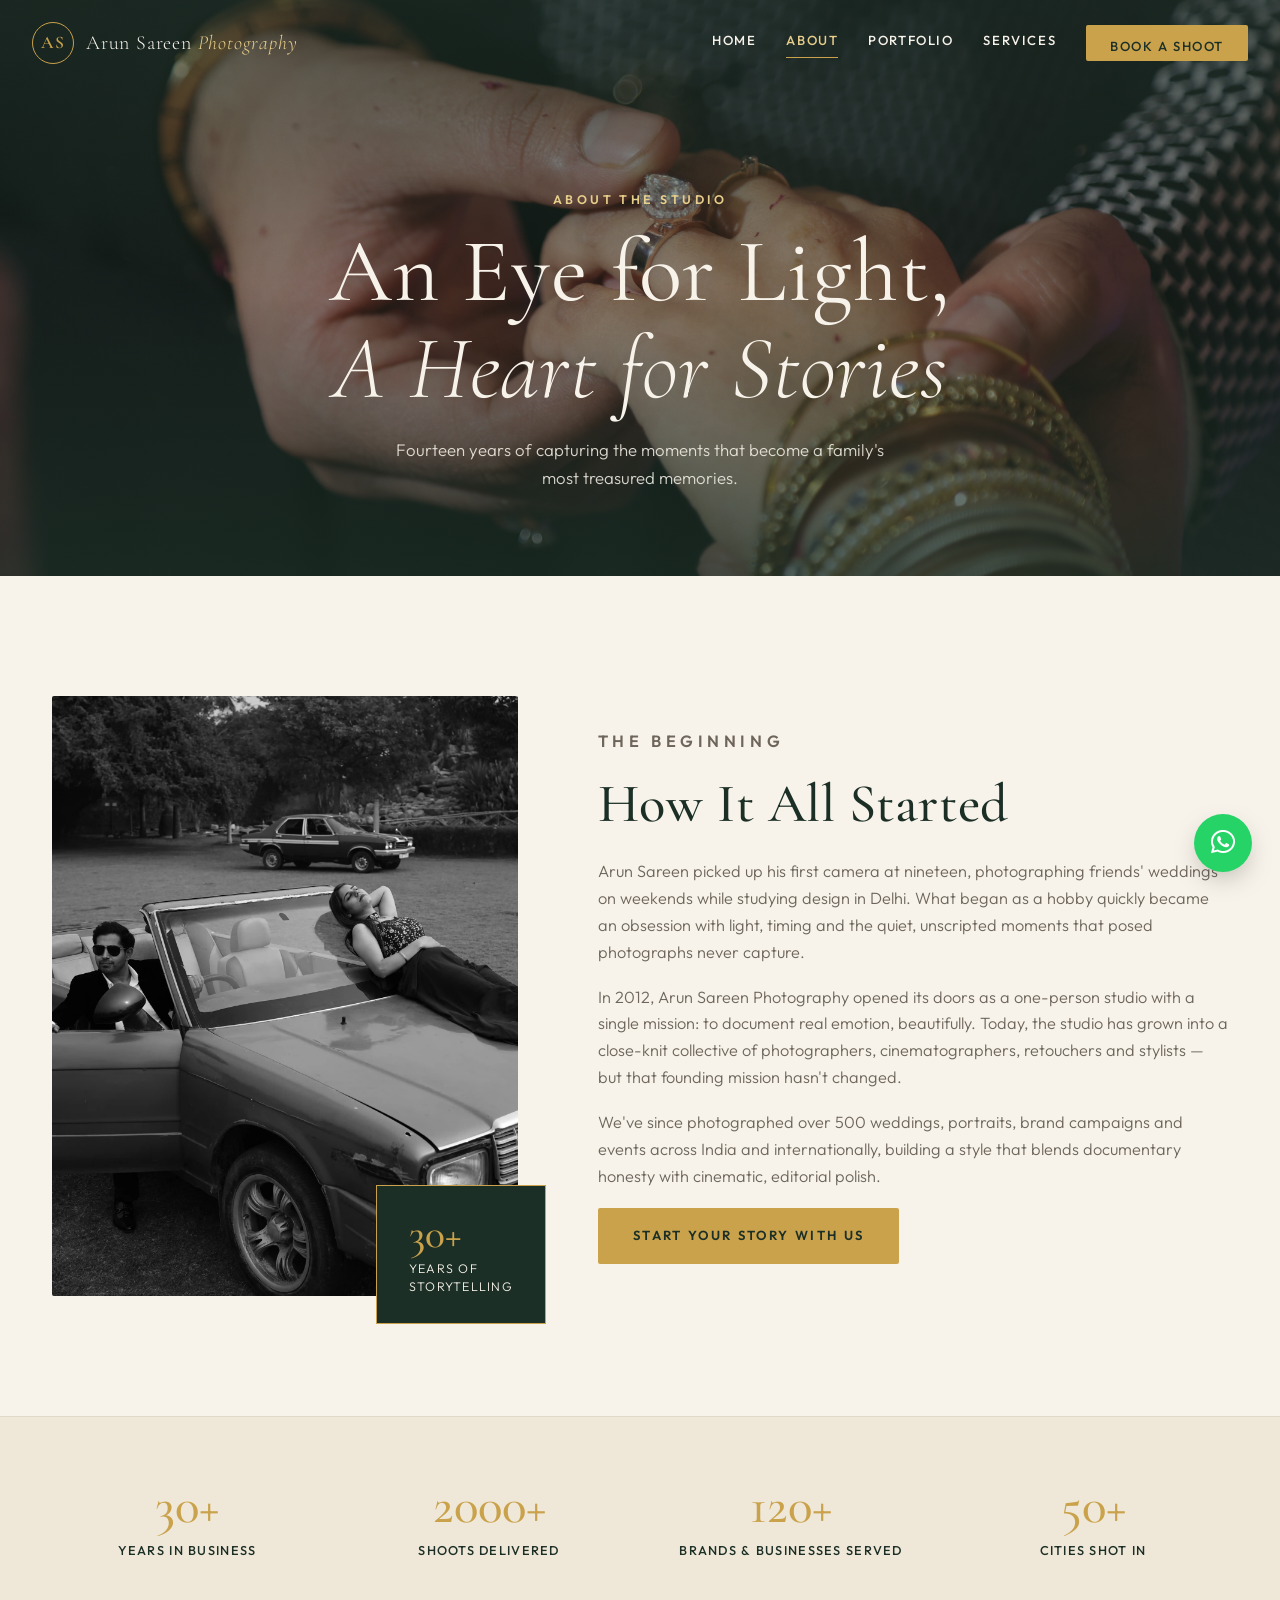
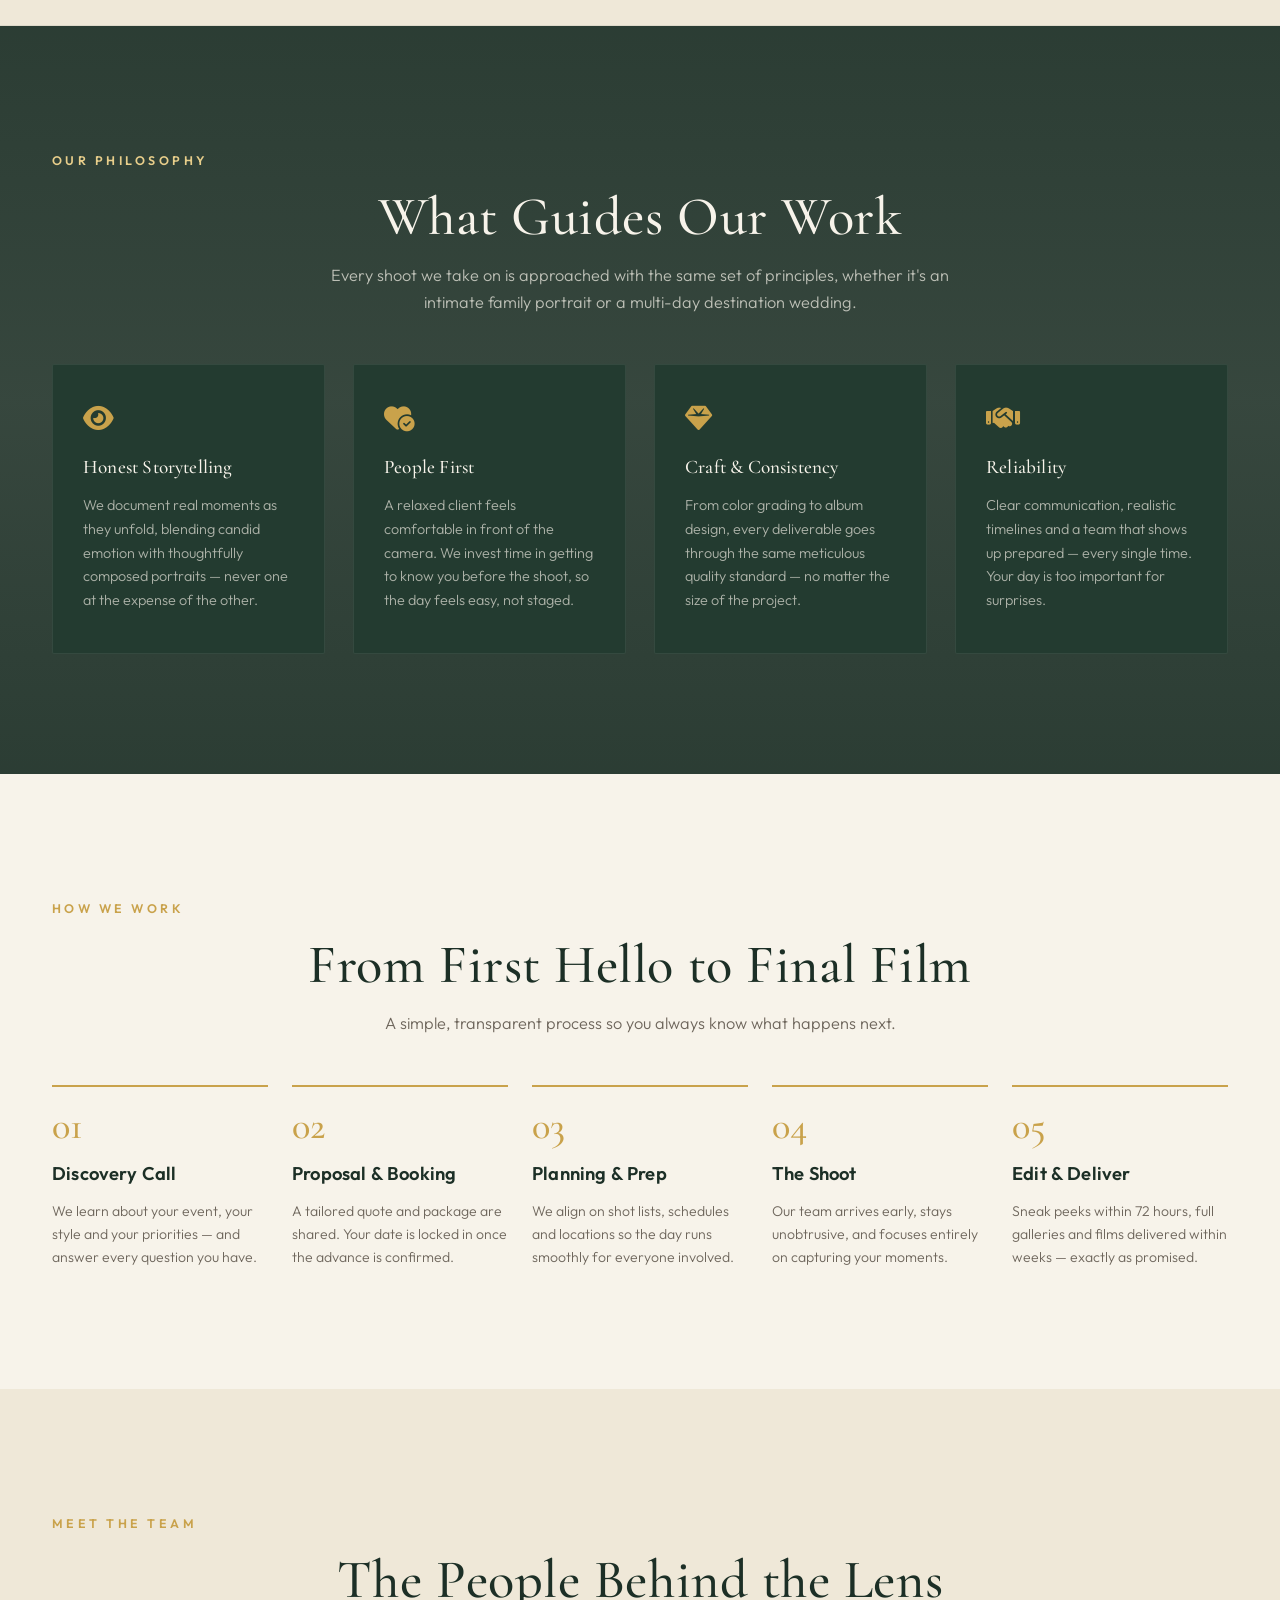
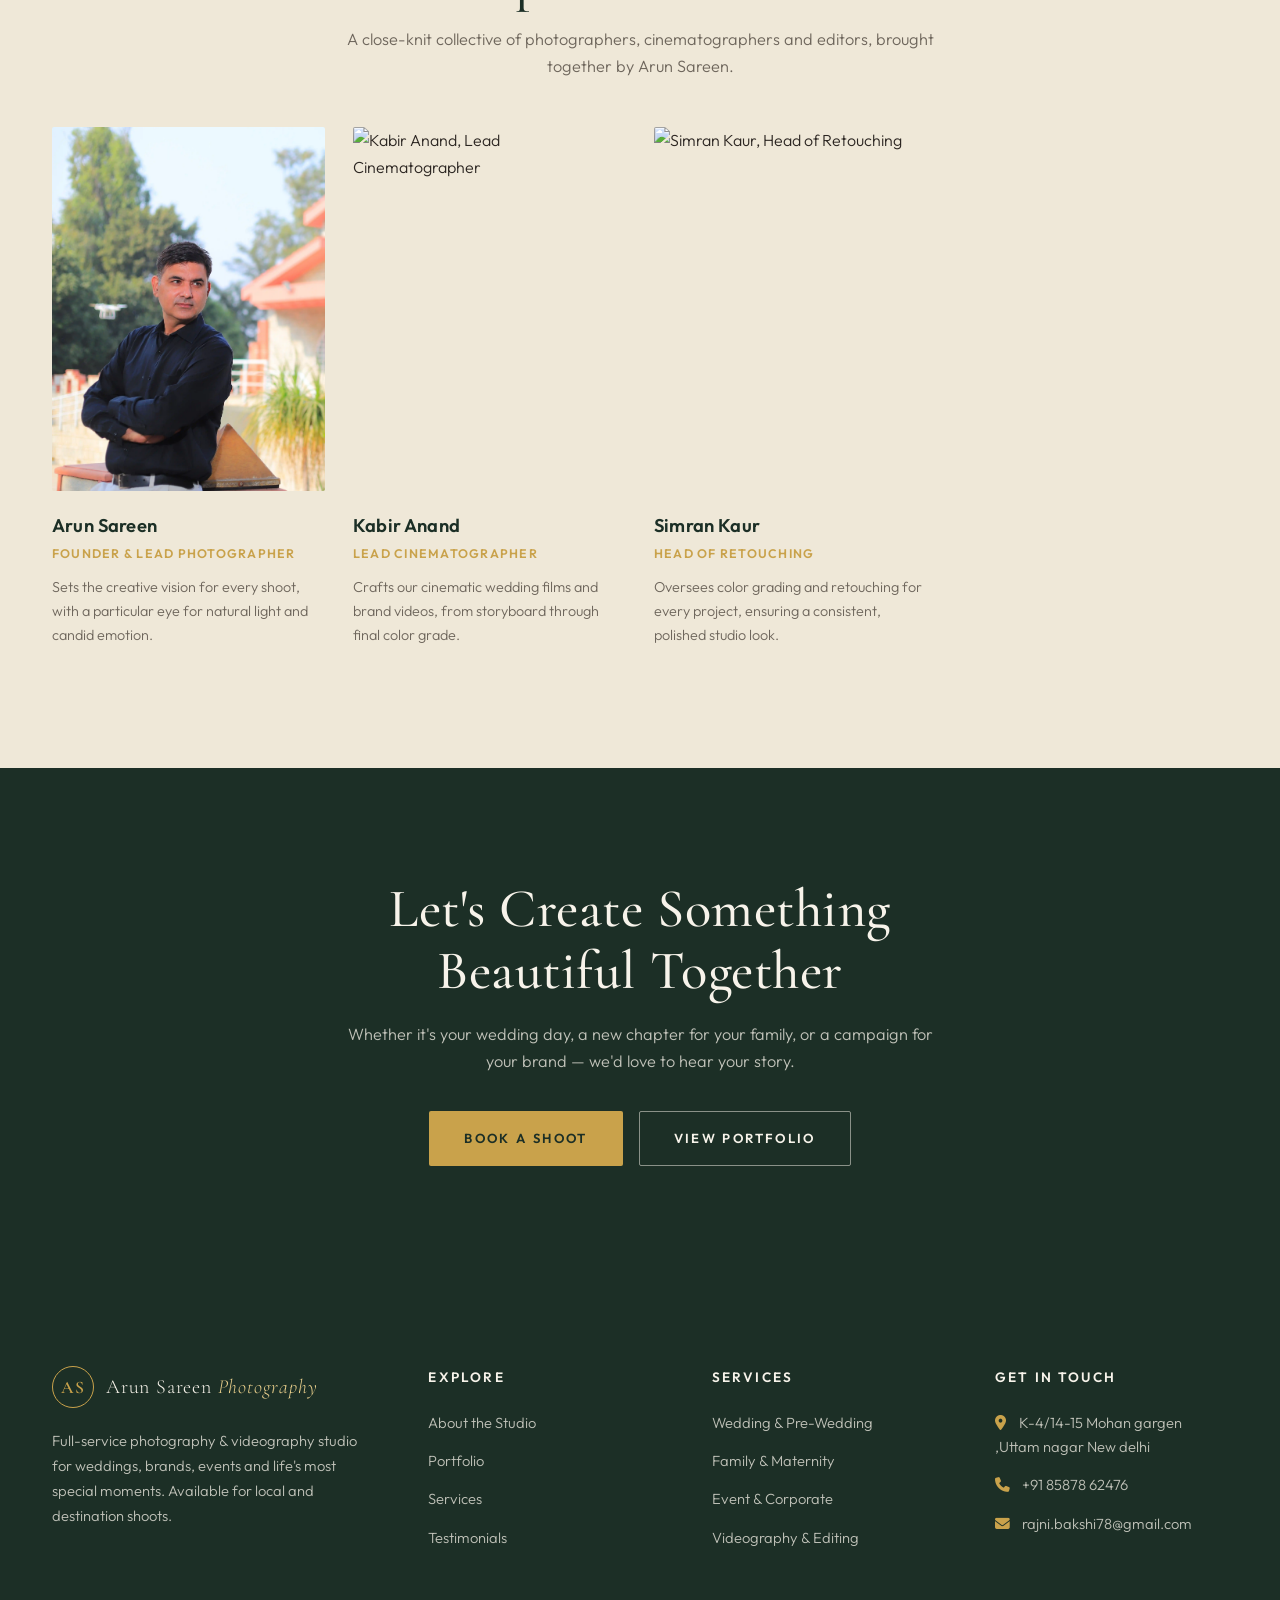
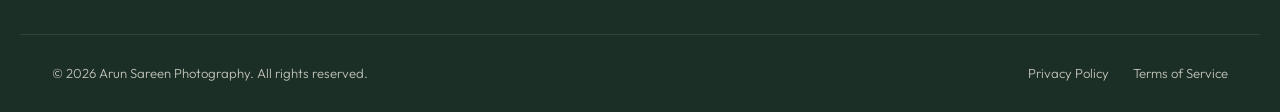
==== about.html @ 635e5dac "Update about.html" ====
<!DOCTYPE html>
<html lang="en">
<head>
<meta charset="UTF-8">
<meta name="viewport" content="width=device-width, initial-scale=1.0">
<title>About Us | Arun Sareen Photography</title>
<meta name="description" content="Meet Arun Sareen and the team behind Arun Sareen Photography — a full-service photography and videography studio crafting timeless stories for weddings, families and brands.">
<meta name="keywords" content="about Arun Sareen Photography, wedding photographer story, photography studio team, Gurugram photographer">
<meta name="robots" content="index, follow">
<link rel="canonical" href="https://www.arunsareenphotography.com/about.html">

<!-- Open Graph / Facebook -->
<meta property="og:type" content="website">
<meta property="og:url" content="https://www.arunsareenphotography.com/about.html">
<meta property="og:title" content="About Us | Arun Sareen Photography">
<meta property="og:description" content="Meet Arun Sareen and the team behind the studio — 14+ years of storytelling through weddings, portraits, brand and commercial photography.">
<meta property="og:image" content="https://www.arunsareenphotography.com/og-image.jpg">
<meta property="og:locale" content="en_IN">

<!-- Twitter Card -->
<meta name="twitter:card" content="summary_large_image">
<meta name="twitter:title" content="About Us | Arun Sareen Photography">
<meta name="twitter:description" content="Meet Arun Sareen and the team behind the studio — 14+ years of storytelling through weddings, portraits, brand and commercial photography.">
<meta name="twitter:image" content="https://www.arunsareenphotography.com/og-image.jpg">

<!-- Favicon (replace with real files — see SETUP-GUIDE) -->
<link rel="icon" type="image/png" href="/favicon.png">

<link rel="preconnect" href="https://fonts.googleapis.com">
<link rel="preconnect" href="https://fonts.gstatic.com" crossorigin>
<link href="https://fonts.googleapis.com/css2?family=Cormorant+Garamond:ital,wght@0,300;0,400;0,500;0,600;1,400&family=Outfit:wght@300;400;500;600;700&display=swap" rel="stylesheet">
<link rel="stylesheet" href="https://cdnjs.cloudflare.com/ajax/libs/font-awesome/6.5.1/css/all.min.css">
<link rel="stylesheet" href="style.css">

<!-- Structured Data: AboutPage -->
<script type="application/ld+json">
{
  "@context": "https://schema.org",
  "@type": "AboutPage",
  "url": "https://www.arunsareenphotography.com/about.html",
  "mainEntity": {
    "@type": "Photographer",
    "name": "Arun Sareen Photography",
    "founder": {
      "@type": "Person",
      "name": "Arun Sareen"
    },
    "foundingDate": "2012",
    "url": "https://www.arunsareenphotography.com/",
    "telephone": "+91-98765-43210",
    "email": "hello@arunsareenphotography.com",
    "address": {
      "@type": "PostalAddress",
      "streetAddress": "Studio 12, Galleria Market, DLF Phase IV",
      "addressLocality": "Gurugram",
      "addressRegion": "Haryana",
      "postalCode": "122009",
      "addressCountry": "IN"
    }
  }
}
</script>
</head>
<body>

<!-- ================= PRELOADER ================= -->
<div class="preloader" id="preloader">
  <div class="preloader-mark">
    <span class="frame-corner tl"></span>
    <span class="frame-corner tr"></span>
    <span class="frame-corner bl"></span>
    <span class="frame-corner br"></span>
    <div class="preloader-text">SAREEN PHOTOGRAPHY</div>
  </div>
</div>

<!-- ================= HEADER / NAV ================= -->
<header class="site-header" id="siteHeader">
  <div class="nav-wrap">
    <a href="index.html" class="logo">
      <span class="logo-mark">AS</span>
      <span class="logo-text">Arun Sareen <em>Photography</em></span>
    </a>
    <nav class="main-nav" id="mainNav">
      <a href="index.html">Home</a>
      <a href="about.html" class="active">About</a>
      <a href="portfolio.html">Portfolio</a>
      <a href="index.html#services">Services</a>
      <a href="index.html#contact" class="nav-cta">Book a Shoot</a>
    </nav>
    <button class="nav-toggle" id="navToggle" aria-label="Toggle navigation">
      <span></span><span></span><span></span>
    </button>
  </div>
</header>

<!-- ================= PAGE HERO ================= -->
<section class="page-hero">
  <div class="page-hero-media">
    <img src="images/hero-background 1.jpg" alt="Arun Sareen working on location during a shoot">
    <div class="page-hero-overlay"></div>
    <div class="grain"></div>
  </div>
  <div class="page-hero-content">
    <p class="eyebrow" data-aos>About the Studio</p>
    <h1 data-aos>An Eye for Light,<br><span class="italic">A Heart for Stories</span></h1>
    <p class="page-hero-sub" data-aos>Fourteen years of capturing the moments that become a family's most treasured memories.</p>
  </div>
</section>

<!-- ================= INTRO / FOUNDER STORY ================= -->
<section class="about" id="story">
  <div class="container about-grid">
    <div class="about-media" data-aos>
      <img src="images/hero-background 2.webp" alt="Arun Sareen, founder photographer, working on location">
      <div class="about-badge">
        <span class="badge-num">30+</span>
        <span class="badge-label">Years of<br>Storytelling</span>
      </div>
    </div>
    <div class="about-copy" data-aos>
      <p class="eyebrow">The Beginning</p>
      <h2>How It All Started</h2>
      <p>Arun Sareen picked up his first camera at nineteen, photographing friends' weddings on weekends while studying design in Delhi. What began as a hobby quickly became an obsession with light, timing and the quiet, unscripted moments that posed photographs never capture.</p>
      <p>In 2012, Arun Sareen Photography opened its doors as a one-person studio with a single mission: to document real emotion, beautifully. Today, the studio has grown into a close-knit collective of photographers, cinematographers, retouchers and stylists — but that founding mission hasn't changed.</p>
      <p>We've since photographed over 500 weddings, portraits, brand campaigns and events across India and internationally, building a style that blends documentary honesty with cinematic, editorial polish.</p>
      <a href="index.html#contact" class="btn btn-gold">Start Your Story With Us</a>
    </div>
  </div>
</section>

<!-- ================= STATS STRIP ================= -->
<section class="stats-strip">
  <div class="container stats-grid">
    <div class="stat-item" data-aos>
      <span class="stat-num">30+</span>
      <span class="stat-label">Years in Business</span>
    </div>
    <div class="stat-item" data-aos>
      <span class="stat-num">2000+</span>
      <span class="stat-label">Shoots Delivered</span>
    </div>
    <div class="stat-item" data-aos>
      <span class="stat-num">120+</span>
      <span class="stat-label">Brands &amp; Businesses Served</span>
    </div>
    <div class="stat-item" data-aos>
      <span class="stat-num">50+</span>
      <span class="stat-label">cities Shot In</span>
    </div>
  </div>
</section>

<!-- ================= PHILOSOPHY / VALUES ================= -->
<section class="philosophy">
  <div class="philosophy-bg"></div>
  <div class="philosophy-bg-overlay"></div>
  <div class="container" style="position:relative;z-index:2;">
    <p class="eyebrow center" data-aos>Our Philosophy</p>
    <h2 class="section-title center light" data-aos>What Guides Our Work</h2>
    <p class="section-sub center light" data-aos>Every shoot we take on is approached with the same set of principles, whether it's an intimate family portrait or a multi-day destination wedding.</p>

    <div class="values-grid">
      <div class="value-card" data-aos>
        <i class="fa-solid fa-eye"></i>
        <h3>Honest Storytelling</h3>
        <p>We document real moments as they unfold, blending candid emotion with thoughtfully composed portraits — never one at the expense of the other.</p>
      </div>
      <div class="value-card" data-aos>
        <i class="fa-solid fa-heart-circle-check"></i>
        <h3>People First</h3>
        <p>A relaxed client feels comfortable in front of the camera. We invest time in getting to know you before the shoot, so the day feels easy, not staged.</p>
      </div>
      <div class="value-card" data-aos>
        <i class="fa-solid fa-gem"></i>
        <h3>Craft &amp; Consistency</h3>
        <p>From color grading to album design, every deliverable goes through the same meticulous quality standard — no matter the size of the project.</p>
      </div>
      <div class="value-card" data-aos>
        <i class="fa-solid fa-handshake"></i>
        <h3>Reliability</h3>
        <p>Clear communication, realistic timelines and a team that shows up prepared — every single time. Your day is too important for surprises.</p>
      </div>
    </div>
  </div>
</section>

<!-- ================= PROCESS / HOW WE WORK ================= -->
<section class="process">
  <div class="container">
    <p class="eyebrow center" data-aos>How We Work</p>
    <h2 class="section-title center" data-aos>From First Hello to Final Film</h2>
    <p class="section-sub center" data-aos>A simple, transparent process so you always know what happens next.</p>

    <div class="process-grid">
      <div class="process-step" data-aos>
        <span class="step-num">01</span>
        <h4>Discovery Call</h4>
        <p>We learn about your event, your style and your priorities — and answer every question you have.</p>
      </div>
      <div class="process-step" data-aos>
        <span class="step-num">02</span>
        <h4>Proposal &amp; Booking</h4>
        <p>A tailored quote and package are shared. Your date is locked in once the advance is confirmed.</p>
      </div>
      <div class="process-step" data-aos>
        <span class="step-num">03</span>
        <h4>Planning &amp; Prep</h4>
        <p>We align on shot lists, schedules and locations so the day runs smoothly for everyone involved.</p>
      </div>
      <div class="process-step" data-aos>
        <span class="step-num">04</span>
        <h4>The Shoot</h4>
        <p>Our team arrives early, stays unobtrusive, and focuses entirely on capturing your moments.</p>
      </div>
      <div class="process-step" data-aos>
        <span class="step-num">05</span>
        <h4>Edit &amp; Deliver</h4>
        <p>Sneak peeks within 72 hours, full galleries and films delivered within weeks — exactly as promised.</p>
      </div>
    </div>
  </div>
</section>

<!-- ================= TEAM ================= -->
<section class="team">
  <div class="container">
    <p class="eyebrow center" data-aos>Meet the Team</p>
    <h2 class="section-title center" data-aos>The People Behind the Lens</h2>
    <p class="section-sub center" data-aos>A close-knit collective of photographers, cinematographers and editors, brought together by Arun Sareen.</p>

    <div class="team-grid">
      <div class="team-card" data-aos>
        <div class="team-photo"><img src="images/p8.webp" alt="Arun Sareen, Founder and Lead Photographer"></div>
        <h4>Arun Sareen</h4>
        <span class="team-role">Founder &amp; Lead Photographer</span>
        <p>Sets the creative vision for every shoot, with a particular eye for natural light and candid emotion.</p>
      </div>
      <div class="team-card" data-aos>
        <div class="team-photo"><img src="#" alt="Kabir Anand, Lead Cinematographer"></div>
        <h4>Kabir Anand</h4>
        <span class="team-role">Lead Cinematographer</span>
        <p>Crafts our cinematic wedding films and brand videos, from storyboard through final color grade.</p>
      </div>
      <div class="team-card" data-aos>
        <div class="team-photo"><img src="#" alt="Simran Kaur, Head of Retouching"></div>
        <h4>Simran Kaur</h4>
        <span class="team-role">Head of Retouching</span>
        <p>Oversees color grading and retouching for every project, ensuring a consistent, polished studio look.</p>
      </div>
    </div>
  </div>
</section>

<!-- ================= CTA BANNER ================= -->
<section class="about-cta">
  <div class="container about-cta-inner" data-aos>
    <h2>Let's Create Something Beautiful Together</h2>
    <p>Whether it's your wedding day, a new chapter for your family, or a campaign for your brand — we'd love to hear your story.</p>
    <div class="hero-actions">
      <a href="index.html#contact" class="btn btn-gold">Book a Shoot</a>
      <a href="index.html#portfolio" class="btn btn-outline">View Portfolio</a>
    </div>
  </div>
</section>

<!-- ================= FOOTER ================= -->
<footer class="site-footer">
  <div class="footer-bg"></div>
  <div class="footer-bg-overlay"></div>
  <div class="container footer-grid" style="position:relative;z-index:2;">
    <div class="footer-brand">
      <a href="index.html" class="logo">
        <span class="logo-mark">AS</span>
        <span class="logo-text">Arun Sareen <em>Photography</em></span>
      </a>
      <p>Full-service photography &amp; videography studio for weddings, brands, events and life's most special moments. Available for local and destination shoots.</p>
    </div>
    <div class="footer-col">
      <h4>Explore</h4>
      <a href="about.html">About the Studio</a>
      <a href="portfolio.html">Portfolio</a>
      <a href="index.html#services">Services</a>
      <a href="index.html#testimonials">Testimonials</a>
    </div>
    <div class="footer-col">
      <h4>Services</h4>
      <a href="index.html#services">Wedding &amp; Pre-Wedding</a>
      <a href="index.html#services">Family &amp; Maternity</a>
      <a href="index.html#services">Event &amp; Corporate</a>
      <a href="index.html#services">Videography &amp; Editing</a>
    </div>
    <div class="footer-col">
      <h4>Get in Touch</h4>
      <a href="index.html#contact"><i class="fa-solid fa-location-dot"></i>K-4/14-15 Mohan gargen ,Uttam nagar New delhi</a>
      <a href="tel:+9185878 62476"><i class="fa-solid fa-phone"></i> +91 85878 62476</a>
      <a href="mailto:hello@arunsareenphotography.com"><i class="fa-solid fa-envelope"></i> rajni.bakshi78@gmail.com</a>
    </div>
  </div>
  <div class="footer-bottom" style="position:relative;z-index:2;">
    <p>&copy; 2026 Arun Sareen Photography. All rights reserved.</p>
    <div class="footer-legal"><a href="privacy-policy.html">Privacy Policy</a><a href="terms-of-service.html">Terms of Service</a></div>
  </div>
</footer>

<!-- ================= FLOATING WHATSAPP ================= -->
<a href="https://wa.me/9185878 62476?text=Hi%20Arun%20Sareen%20Photography%2C%20I'd%20like%20to%20enquire%20about%20a%20shoot." target="_blank" class="whatsapp-float" aria-label="Chat on WhatsApp">
  <i class="fa-brands fa-whatsapp"></i>
</a>

<script src="script.js"></script>
</body>
</html>
---- style.css ----
/* ============================================
   ARUN SAREEN PHOTOGRAPHY — STYLESHEET
   Palette: Ivory #F7F3EA | Forest #1C2F26 | Gold #C9A24B | Espresso #2B2521
   Type: Cormorant Garamond (display) + Outfit (body/UI)
============================================ */

:root {
  --ivory: #F7F3EA;
  --ivory-2: #EFE8D8;
  --forest: #1C2F26;
  --forest-2: #233B30;
  --gold: #C9A24B;
  --gold-light: #E8CE8B;
  --espresso: #2B2521;
  --text-muted: #6E665C;
  --white: #FFFFFF;

  --font-display: 'Cormorant Garamond', serif;
  --font-body: 'Outfit', sans-serif;

  --radius: 2px;
  --transition: 0.5s cubic-bezier(0.22, 1, 0.36, 1);
}

* { margin: 0; padding: 0; box-sizing: border-box; }

html { scroll-behavior: smooth; }

body {
  font-family: var(--font-body);
  background: var(--ivory);
  color: var(--espresso);
  line-height: 1.65;
  font-weight: 300;
  overflow-x: hidden;
}

img { display: block; max-width: 100%; }

a { text-decoration: none; color: inherit; }

.container {
  max-width: 1240px;
  margin: 0 auto;
  padding: 0 32px;
}

.italic { font-style: italic; font-weight: 300; }

/* ===================== TYPE SCALE ===================== */
h1, h2, h3, h4 {
  font-family: var(--font-display);
  font-weight: 500;
  letter-spacing: 0.01em;
  color: var(--forest);
}

h1 { font-size: clamp(2.8rem, 7vw, 5.6rem); line-height: 1.08; font-weight: 400; }
h2 { font-size: clamp(2.2rem, 4.5vw, 3.4rem); line-height: 1.15; }
h3 { font-size: clamp(1.4rem, 2.5vw, 1.9rem); }
h4 { font-size: 1.15rem; font-weight: 600; font-family: var(--font-body); color: var(--forest); }

.eyebrow {
  font-family: var(--font-body);
  font-size: 0.78rem;
  letter-spacing: 0.28em;
  text-transform: uppercase;
  color: var(--gold);
  font-weight: 600;
  margin-bottom: 14px;
  display: inline-block;
}

.section-title { margin-bottom: 14px; }
.section-title.light { color: var(--ivory); }
.section-sub {
  max-width: 620px;
  color: var(--text-muted);
  font-size: 1.02rem;
  margin-bottom: 48px;
}
.section-sub.light { color: rgba(247,243,234,0.7); }

.center { text-align: center; margin-left: auto; margin-right: auto; }

/* ===================== SCROLL REVEAL ===================== */
[data-aos] {
  opacity: 0;
  transform: translateY(28px);
  transition: opacity 0.9s cubic-bezier(0.22,1,0.36,1), transform 0.9s cubic-bezier(0.22,1,0.36,1);
}
[data-aos].in-view {
  opacity: 1;
  transform: translateY(0);
}

@media (prefers-reduced-motion: reduce) {
  [data-aos] { opacity: 1; transform: none; transition: none; }
  html { scroll-behavior: auto; }
}

/* ===================== BUTTONS ===================== */
.btn {
  display: inline-flex;
  align-items: center;
  justify-content: center;
  gap: 10px;
  padding: 16px 34px;
  font-family: var(--font-body);
  font-size: 0.82rem;
  font-weight: 600;
  letter-spacing: 0.18em;
  text-transform: uppercase;
  border-radius: var(--radius);
  border: 1px solid transparent;
  cursor: pointer;
  transition: var(--transition);
  white-space: nowrap;
}

.btn-gold {
  background: var(--gold);
  color: var(--forest);
}
.btn-gold:hover {
  background: var(--gold-light);
  transform: translateY(-2px);
  box-shadow: 0 10px 30px -10px rgba(201,162,75,0.6);
}

.btn-outline {
  border-color: rgba(247,243,234,0.5);
  color: var(--ivory);
  background: transparent;
}
.btn-outline:hover {
  background: rgba(247,243,234,0.12);
  border-color: var(--ivory);
}

.btn-outline-dark {
  border-color: var(--forest);
  color: var(--forest);
  background: transparent;
}
.btn-outline-dark:hover {
  background: var(--forest);
  color: var(--ivory);
}

.btn-ghost {
  color: var(--ivory);
  background: transparent;
  border-color: transparent;
  text-decoration: underline;
  text-decoration-color: rgba(247,243,234,0.4);
  padding: 16px 8px;
}
.btn-ghost:hover { text-decoration-color: var(--gold); color: var(--gold-light); }

.full-width { width: 100%; }

/* ===================== PRELOADER ===================== */
.preloader {
  position: fixed;
  inset: 0;
  background: var(--forest);
  z-index: 9999;
  display: flex;
  align-items: center;
  justify-content: center;
  transition: opacity 0.6s ease, visibility 0.6s ease;
}
.preloader.hidden { opacity: 0; visibility: hidden; }

.preloader-mark {
  position: relative;
  padding: 28px 50px;
}
.preloader-text {
  font-family: var(--font-display);
  color: var(--ivory);
  letter-spacing: 0.35em;
  font-size: 1.1rem;
  font-weight: 400;
}
.frame-corner {
  position: absolute;
  width: 22px;
  height: 22px;
  border: 1.5px solid var(--gold);
}
.frame-corner.tl { top: 0; left: 0; border-right: none; border-bottom: none; }
.frame-corner.tr { top: 0; right: 0; border-left: none; border-bottom: none; }
.frame-corner.bl { bottom: 0; left: 0; border-right: none; border-top: none; }
.frame-corner.br { bottom: 0; right: 0; border-left: none; border-top: none; }

/* ===================== HEADER / NAV ===================== */
.site-header {
  position: fixed;
  top: 0;
  left: 0;
  right: 0;
  z-index: 1000;
  transition: var(--transition);
  padding: 22px 0;
}
.site-header.scrolled {
  background: rgba(28,47,38,0.92);
  backdrop-filter: blur(10px);
  padding: 14px 0;
  box-shadow: 0 4px 30px -10px rgba(0,0,0,0.3);
}

.nav-wrap {
  max-width: 1320px;
  margin: 0 auto;
  padding: 0 32px;
  display: flex;
  align-items: center;
  justify-content: space-between;
}

.logo {
  display: flex;
  align-items: center;
  gap: 12px;
}
.logo-mark {
  font-family: var(--font-display);
  font-size: 1.1rem;
  font-weight: 600;
  width: 42px;
  height: 42px;
  border: 1px solid var(--gold);
  border-radius: 50%;
  display: flex;
  align-items: center;
  justify-content: center;
  color: var(--gold);
  letter-spacing: 0.05em;
}
.logo-text {
  font-family: var(--font-display);
  font-size: 1.25rem;
  color: var(--ivory);
  letter-spacing: 0.04em;
}
.logo-text em { color: var(--gold-light); font-style: italic; }

.main-nav {
  display: flex;
  align-items: center;
  gap: 30px;
}
.main-nav a {
  font-size: 0.82rem;
  letter-spacing: 0.12em;
  text-transform: uppercase;
  color: var(--ivory);
  font-weight: 500;
  position: relative;
  padding-bottom: 4px;
  transition: color 0.3s ease;
}
.main-nav a:not(.nav-cta)::after {
  content: '';
  position: absolute;
  left: 0; bottom: -2px;
  width: 0; height: 1px;
  background: var(--gold);
  transition: width 0.3s ease;
}
.main-nav a:not(.nav-cta):hover { color: var(--gold-light); }
.main-nav a:not(.nav-cta):hover::after { width: 100%; }
.main-nav a.active { color: var(--gold-light); }
.main-nav a.active::after { width: 100%; }

.nav-cta {
  background: var(--gold);
  color: var(--forest) !important;
  padding: 11px 24px;
  border-radius: var(--radius);
  font-weight: 600;
  transition: var(--transition);
}
.nav-cta:hover {
  background: var(--gold-light);
  transform: translateY(-2px);
}

.nav-toggle {
  display: none;
  flex-direction: column;
  gap: 5px;
  background: none;
  border: none;
  cursor: pointer;
  padding: 8px;
}
.nav-toggle span {
  display: block;
  width: 26px;
  height: 1.5px;
  background: var(--ivory);
  transition: var(--transition);
}

/* ===================== HERO ===================== */
.hero {
  position: relative;
  height: 100vh;
  min-height: 640px;
  display: flex;
  flex-direction: column;
  align-items: center;
  justify-content: center;
  overflow: hidden;
  color: var(--ivory);
}

.hero-media {
  position: absolute;
  inset: 0;
  z-index: 0;
}
.hero-img {
  position: absolute;
  inset: 0;
  width: 100%;
  height: 100%;
  object-fit: cover;
  opacity: 0;
  transform: scale(1.08);
  transition: opacity 2s ease, transform 8s ease;
}
.hero-img.active {
  opacity: 1;
  transform: scale(1);
}

.hero-overlay {
  position: absolute;
  inset: 0;
  background: linear-gradient(180deg, rgba(28,47,38,0.55) 0%, rgba(28,47,38,0.35) 40%, rgba(28,47,38,0.75) 100%);
  z-index: 1;
}

.grain {
  position: absolute;
  inset: 0;
  z-index: 2;
  opacity: 0.05;
  mix-blend-mode: overlay;
  background-image: url("data:image/svg+xml,%3Csvg xmlns='http://www.w3.org/2000/svg' width='100' height='100'%3E%3Cfilter id='n'%3E%3CfeTurbulence type='fractalNoise' baseFrequency='0.9' numOctaves='3' stitchTiles='stitch'/%3E%3C/filter%3E%3Crect width='100%25' height='100%25' filter='url(%23n)'/%3E%3C/svg%3E");
  pointer-events: none;
}

.hero-content {
  position: relative;
  z-index: 3;
  text-align: center;
  max-width: 880px;
  padding: 0 24px;
}
.hero-content .eyebrow {
  color: var(--gold-light);
}
.hero-content h1 {
  color: var(--ivory);
  margin-bottom: 24px;
  text-shadow: 0 4px 40px rgba(0,0,0,0.25);
}
.hero-sub {
  font-size: 1.08rem;
  max-width: 540px;
  margin: 0 auto 36px;
  color: rgba(247,243,234,0.85);
  font-weight: 300;
}
.hero-actions {
  display: flex;
  flex-wrap: wrap;
  gap: 16px;
  justify-content: center;
}

.hero-scroll {
  position: absolute;
  bottom: 32px;
  left: 50%;
  transform: translateX(-50%);
  z-index: 3;
  display: flex;
  flex-direction: column;
  align-items: center;
  gap: 10px;
  color: rgba(247,243,234,0.65);
}
.hero-scroll span {
  width: 1px;
  height: 40px;
  background: linear-gradient(180deg, var(--gold) 0%, transparent 100%);
  animation: scrollPulse 2.4s ease infinite;
}
.hero-scroll p {
  font-size: 0.7rem;
  letter-spacing: 0.3em;
  text-transform: uppercase;
}
@keyframes scrollPulse {
  0%, 100% { transform: scaleY(0.6); opacity: 0.4; }
  50% { transform: scaleY(1); opacity: 1; }
}

/* ===================== TRUST STRIP ===================== */
.trust-strip {
  background: var(--ivory-2);
  border-bottom: 1px solid rgba(28,47,38,0.08);
}
.trust-wrap {
  max-width: 1240px;
  margin: 0 auto;
  padding: 26px 32px;
  display: flex;
  flex-wrap: wrap;
  gap: 28px 48px;
  justify-content: center;
  align-items: center;
}
.trust-item {
  display: flex;
  align-items: center;
  gap: 12px;
  font-size: 0.85rem;
  font-weight: 500;
  color: var(--forest);
  letter-spacing: 0.04em;
}
.trust-item i { color: var(--gold); font-size: 1.1rem; }

/* ===================== ABOUT ===================== */
.about { padding: 120px 0; background: var(--ivory); }

.about-grid {
  display: grid;
  grid-template-columns: 0.85fr 1.15fr;
  gap: 80px;
  align-items: center;
}

.about-media {
  position: relative;
}
.about-media img {
  width: 100%;
  height: 600px;
  object-fit: cover;
  border-radius: var(--radius);
}
.about-badge {
  position: absolute;
  bottom: -28px;
  right: -28px;
  background: var(--forest);
  color: var(--ivory);
  padding: 28px 32px;
  display: flex;
  flex-direction: column;
  align-items: flex-start;
  gap: 4px;
  border: 1px solid var(--gold);
}
.badge-num {
  font-family: var(--font-display);
  font-size: 2.6rem;
  color: var(--gold);
  font-weight: 500;
  line-height: 1;
}
.badge-label {
  font-size: 0.78rem;
  letter-spacing: 0.1em;
  text-transform: uppercase;
  line-height: 1.4;
}

.about-copy h2 { margin-bottom: 22px; }
.about-copy p { color: var(--text-muted); margin-bottom: 18px; font-size: 1.02rem; }

.about-points {
  display: flex;
  flex-direction: column;
  gap: 24px;
  margin: 34px 0 38px;
}
.point {
  display: flex;
  gap: 20px;
  align-items: flex-start;
}
.point i {
  font-size: 1.4rem;
  color: var(--gold);
  margin-top: 4px;
  flex-shrink: 0;
  width: 30px;
}
.point h4 { margin-bottom: 4px; }
.point p { font-size: 0.92rem; margin-bottom: 0; color: var(--text-muted); }

/* ===================== CINEMATIC SHOWREEL ===================== */
.showreel {
  position: relative;
  height: 78vh;
  min-height: 520px;
  display: flex;
  align-items: center;
  justify-content: center;
  overflow: hidden;
  color: var(--ivory);
  text-align: center;
}
.showreel-media {
  position: absolute;
  inset: 0;
  z-index: 0;
}
.showreel-video {
  position: absolute;
  top: 50%;
  left: 50%;
  transform: translate(-50%, -50%);
  min-width: 100%;
  min-height: 100%;
  width: auto;
  height: auto;
  object-fit: cover;
}
.showreel-overlay {
  position: absolute;
  inset: 0;
  background: linear-gradient(180deg, rgba(28,47,38,0.55) 0%, rgba(28,47,38,0.40) 45%, rgba(28,47,38,0.75) 100%);
  z-index: 1;
}
.showreel-content {
  position: relative;
  z-index: 2;
  max-width: 680px;
  padding: 0 24px;
}
.showreel-content .eyebrow { color: var(--gold-light); }
.showreel-content .section-title { margin-bottom: 14px; }
.showreel-content .section-sub { margin-left: auto; margin-right: auto; margin-bottom: 0; }

@media (max-width: 560px) {
  .showreel { height: 64vh; min-height: 420px; }
}

/* ===================== PORTFOLIO ===================== */
.portfolio { padding: 120px 0; background: var(--ivory-2); position: relative; }
.portfolio.portfolio-page { padding-top: 110px; }

.filter-bar {
  display: flex;
  flex-wrap: wrap;
  justify-content: center;
  gap: 12px;
  margin-bottom: 48px;
}
.filter-btn {
  font-family: var(--font-body);
  font-size: 0.78rem;
  letter-spacing: 0.14em;
  text-transform: uppercase;
  font-weight: 600;
  padding: 11px 24px;
  border: 1px solid rgba(28,47,38,0.2);
  background: transparent;
  color: var(--forest);
  border-radius: var(--radius);
  cursor: pointer;
  transition: var(--transition);
}
.filter-btn:hover { border-color: var(--gold); color: var(--gold); }
.filter-btn.active {
  background: var(--forest);
  border-color: var(--forest);
  color: var(--ivory);
}

.gallery-grid {
  display: grid;
  grid-template-columns: repeat(4, 1fr);
  gap: 18px;
}
.gallery-item {
  position: relative;
  overflow: hidden;
  border-radius: var(--radius);
  aspect-ratio: 3/4;
  cursor: pointer;
  transition: var(--transition);
}

.gallery-item.hide { display: none; }

.gallery-item img {
  width: 100%;
  height: 100%;
  object-fit: cover;
  transition: transform 1s cubic-bezier(0.22,1,0.36,1);
}
.gallery-item:hover img { transform: scale(1.06); }

.gallery-item::before,
.gallery-item::after {
  content: '';
  position: absolute;
  width: 28px;
  height: 28px;
  border: 1.5px solid var(--gold-light);
  opacity: 0;
  transition: var(--transition);
  z-index: 2;
}
.gallery-item::before { top: 14px; left: 14px; border-right: none; border-bottom: none; }
.gallery-item::after { bottom: 14px; right: 14px; border-left: none; border-top: none; }
.gallery-item:hover::before,
.gallery-item:hover::after { opacity: 1; }

.gallery-item figcaption {
  position: absolute;
  inset: 0;
  display: flex;
  flex-direction: column;
  justify-content: flex-end;
  padding: 24px;
  background: linear-gradient(180deg, transparent 40%, rgba(28,47,38,0.85) 100%);
  opacity: 0;
  transition: var(--transition);
}
.gallery-item:hover figcaption { opacity: 1; }
.gallery-item figcaption span {
  color: var(--gold-light);
  font-size: 0.7rem;
  letter-spacing: 0.22em;
  text-transform: uppercase;
  margin-bottom: 6px;
}
.gallery-item figcaption h4 {
  color: var(--ivory);
  font-family: var(--font-display);
  font-weight: 500;
  font-size: 1.2rem;
}

/* Before / After */
.before-after-section { margin-top: 100px; }
.before-after-section h3 { margin-bottom: 40px; }

.ba-slider {
  max-width: 760px;
  margin: 0 auto;
}
.ba-wrap {
  position: relative;
  width: 100%;
  aspect-ratio: 16/10;
  overflow: hidden;
  border-radius: var(--radius);
}
.ba-img {
  position: absolute;
  inset: 0;
  width: 100%;
  height: 100%;
  object-fit: cover;
}
.ba-after { clip-path: inset(0 50% 0 0); }
.ba-divider {
  position: absolute;
  top: 0;
  bottom: 0;
  left: 50%;
  width: 2px;
  background: var(--gold-light);
  pointer-events: none;
}
.ba-divider span {
  position: absolute;
  top: 50%;
  left: 50%;
  transform: translate(-50%,-50%);
  width: 44px;
  height: 44px;
  border-radius: 50%;
  background: var(--gold);
  color: var(--forest);
  display: flex;
  align-items: center;
  justify-content: center;
  font-size: 0.9rem;
}
.ba-range {
  width: 100%;
  margin-top: 18px;
  appearance: none;
  height: 2px;
  background: rgba(28,47,38,0.2);
  outline: none;
  cursor: pointer;
}
.ba-range::-webkit-slider-thumb {
  appearance: none;
  width: 18px;
  height: 18px;
  border-radius: 50%;
  background: var(--gold);
  border: 2px solid var(--ivory-2);
  cursor: pointer;
}
.ba-range::-moz-range-thumb {
  width: 18px;
  height: 18px;
  border-radius: 50%;
  background: var(--gold);
  border: 2px solid var(--ivory-2);
  cursor: pointer;
}
.ba-labels {
  display: flex;
  justify-content: space-between;
  font-size: 0.78rem;
  letter-spacing: 0.16em;
  text-transform: uppercase;
  color: var(--text-muted);
  margin-top: 8px;
}

/* ===================== SERVICES ===================== */
.services {
  position: relative;
  padding: 130px 0;
  overflow: hidden;
}
.services-bg {
  position: absolute;
  inset: 0;
  background-image: url('images/services-background.webp');
  background-size: cover;
  background-position: center;
  background-attachment: fixed;
  z-index: 0;
}
.services-bg-overlay {
  position: absolute;
  inset: 0;
  background: linear-gradient(180deg, rgba(28,47,38,0.93) 0%, rgba(28,47,38,0.88) 50%, rgba(28,47,38,0.93) 100%);
  z-index: 1;
}
.services .container {
  position: relative;
  z-index: 2;
}
.services .eyebrow { color: var(--gold-light); }

.services-grid {
  display: grid;
  grid-template-columns: repeat(4, 1fr);
  gap: 1px;
  background: rgba(247,243,234,0.1);
  border: 1px solid rgba(247,243,234,0.12);
}
.service-card {
  background: rgba(28,47,38,0.72);
  backdrop-filter: blur(6px);
  padding: 44px 32px;
  transition: var(--transition);
  position: relative;
}
.service-card:hover {
  background: rgba(35,59,48,0.85);
}
.service-card i {
  font-size: 1.8rem;
  color: var(--gold);
  margin-bottom: 22px;
  display: block;
  transition: var(--transition);
}
.service-card:hover i { transform: translateY(-4px); color: var(--gold-light); }
.service-card h3 {
  color: var(--ivory);
  font-size: 1.25rem;
  margin-bottom: 10px;
}
.service-card p {
  color: rgba(247,243,234,0.68);
  font-size: 0.92rem;
}

@media (max-width: 860px) {
  .services-bg { background-attachment: scroll; }
  .philosophy-bg { background-attachment: scroll; }
}

/* ===================== TESTIMONIALS ===================== */
.testimonials { padding: 120px 0; background: var(--ivory); }
.testimonial-grid {
  display: grid;
  grid-template-columns: repeat(3, 1fr);
  gap: 28px;
}
.testimonial-card {
  background: var(--ivory-2);
  padding: 40px 34px;
  border-radius: var(--radius);
  border: 1px solid rgba(28,47,38,0.06);
}
.stars { color: var(--gold); margin-bottom: 18px; font-size: 0.85rem; letter-spacing: 4px; }
.testimonial-card p {
  font-family: var(--font-display);
  font-size: 1.15rem;
  font-style: italic;
  color: var(--espresso);
  margin-bottom: 28px;
  line-height: 1.6;
}
.t-person { display: flex; align-items: center; gap: 14px; }
.t-person img {
  width: 50px; height: 50px;
  border-radius: 50%;
  object-fit: cover;
}
.t-person h4 { font-size: 0.95rem; margin-bottom: 2px; }
.t-person span { font-size: 0.8rem; color: var(--text-muted); }

/* Testimonials — auto-scrolling columns */
.testimonials-columns-wrap {
  display: flex;
  justify-content: center;
  gap: 24px;
  max-height: 740px;
  overflow: hidden;
  -webkit-mask-image: linear-gradient(to bottom, transparent, black 12%, black 88%, transparent);
          mask-image: linear-gradient(to bottom, transparent, black 12%, black 88%, transparent);
}
.testimonial-column {
  flex: 1;
  display: flex;
  flex-direction: column;
  gap: 24px;
  animation-name: testimonialScroll;
  animation-timing-function: linear;
  animation-iteration-count: infinite;
}
.testimonial-column:hover { animation-play-state: paused; }

@keyframes testimonialScroll {
  0%   { transform: translateY(0); }
  100% { transform: translateY(-50%); }
}

.testimonial-mini-card {
  background: var(--ivory-2);
  padding: 32px 28px;
  border-radius: var(--radius);
  border: 1px solid rgba(28,47,38,0.06);
  flex-shrink: 0;
}
.testimonial-mini-card p {
  font-family: var(--font-display);
  font-size: 1.05rem;
  font-style: italic;
  color: var(--espresso);
  margin-bottom: 22px;
  line-height: 1.55;
}

@media (max-width: 1100px) {
  .testimonial-column-last { display: none; }
}
@media (max-width: 860px) {
  .testimonial-column-mid { display: none; }
  .testimonials-columns-wrap { max-height: 640px; }
}

/* ===================== FAQ ===================== */
.faq { padding: 120px 0; background: var(--ivory); }
.faq-grid {
  display: grid;
  grid-template-columns: 0.8fr 1.2fr;
  gap: 80px;
}
.faq-intro h2 { margin-bottom: 18px; }
.faq-intro p { color: var(--text-muted); margin-bottom: 32px; }

.faq-item {
  border-bottom: 1px solid rgba(28,47,38,0.12);
}
.faq-q {
  width: 100%;
  background: none;
  border: none;
  text-align: left;
  padding: 22px 0;
  font-family: var(--font-display);
  font-size: 1.1rem;
  color: var(--forest);
  cursor: pointer;
  display: flex;
  justify-content: space-between;
  align-items: center;
  gap: 16px;
}
.faq-q i { color: var(--gold); transition: var(--transition); flex-shrink: 0; }
.faq-item.open .faq-q i { transform: rotate(180deg); }
.faq-a {
  max-height: 0;
  overflow: hidden;
  transition: max-height 0.4s ease;
}
.faq-a p {
  color: var(--text-muted);
  font-size: 0.95rem;
  padding-bottom: 22px;
}
.faq-item.open .faq-a { max-height: 220px; }

/* ===================== INSTAGRAM FEED ===================== */
.insta-feed {
  padding: 100px 0 80px;
  position: relative;
  overflow: hidden;
}
.insta-feed-bg {
  position: absolute;
  inset: 0;
  background-image: url('images/services-background.webp');
  background-size: cover;
  background-position: center;
  background-attachment: fixed;
  z-index: 0;
}
.insta-feed-overlay {
  position: absolute;
  inset: 0;
  background: linear-gradient(180deg, rgba(28,47,38,0.90) 0%, rgba(28,47,38,0.82) 50%, rgba(28,47,38,0.90) 100%);
  z-index: 1;
}
.insta-feed .section-title { color: var(--ivory); }
.insta-feed .eyebrow { color: var(--gold-light); }
.insta-feed .section-sub { color: rgba(247,243,234,0.72); }

/* Marquee strip */
.insta-marquee-wrap {
  position: relative;
  z-index: 2;
  width: 100%;
  overflow: hidden;
  margin: 44px 0 0;
  /* Fade edges */
  -webkit-mask-image: linear-gradient(to right, transparent 0%, black 8%, black 92%, transparent 100%);
          mask-image: linear-gradient(to right, transparent 0%, black 8%, black 92%, transparent 100%);
}
.insta-marquee {
  display: flex;
  gap: 16px;
  width: max-content;
  animation: marqueeScroll 36s linear infinite;
}
.insta-marquee:hover { animation-play-state: paused; }

@keyframes marqueeScroll {
  0%   { transform: translateX(0); }
  100% { transform: translateX(-50%); }
}

.insta-slide {
  position: relative;
  width: 280px;
  height: 280px;
  flex-shrink: 0;
  border-radius: var(--radius);
  overflow: hidden;
  display: block;
}
.insta-slide img {
  width: 100%;
  height: 100%;
  object-fit: cover;
  transition: transform 0.7s cubic-bezier(0.22,1,0.36,1);
}
.insta-slide:hover img { transform: scale(1.07); }
.insta-slide-hover {
  position: absolute;
  inset: 0;
  background: rgba(28,47,38,0.52);
  display: flex;
  align-items: center;
  justify-content: center;
  opacity: 0;
  transition: var(--transition);
  color: var(--ivory);
  font-size: 2rem;
}
.insta-slide:hover .insta-slide-hover { opacity: 1; }

@media (max-width: 860px) {
  .insta-feed-bg { background-attachment: scroll; }
  .insta-slide { width: 220px; height: 220px; }
}
@media (max-width: 560px) {
  .insta-slide { width: 170px; height: 170px; }
  .insta-marquee { gap: 10px; }
}

/* ===================== CONTACT ===================== */
.contact { padding: 120px 0; background: var(--ivory-2); }
.contact-grid {
  display: grid;
  grid-template-columns: 0.9fr 1.1fr;
  gap: 70px;
}
.contact-info h2 { margin-bottom: 18px; }
.contact-info > p { color: var(--text-muted); margin-bottom: 32px; }

.contact-details {
  list-style: none;
  margin-bottom: 28px;
}
.contact-details li {
  display: flex;
  align-items: flex-start;
  gap: 14px;
  margin-bottom: 16px;
  font-size: 0.95rem;
  color: var(--espresso);
}
.contact-details li i { color: var(--gold); margin-top: 3px; width: 18px; }

.social-row { display: flex; gap: 14px; margin-bottom: 32px; }
.social-row a {
  width: 42px; height: 42px;
  border: 1px solid rgba(28,47,38,0.18);
  border-radius: 50%;
  display: flex;
  align-items: center;
  justify-content: center;
  color: var(--forest);
  transition: var(--transition);
}
.social-row a:hover { background: var(--forest); color: var(--gold-light); border-color: var(--forest); }

.map-embed {
  border-radius: var(--radius);
  overflow: hidden;
  filter: sepia(0.15) saturate(0.9);
}

.contact-form-wrap {
  background: var(--ivory);
  padding: 48px;
  border-radius: var(--radius);
  border: 1px solid rgba(28,47,38,0.06);
}
.contact-form h3 { margin-bottom: 24px; }
.form-row {
  display: grid;
  grid-template-columns: 1fr 1fr;
  gap: 20px;
}
.form-group { margin-bottom: 20px; }
.form-group label {
  display: block;
  font-size: 0.78rem;
  letter-spacing: 0.12em;
  text-transform: uppercase;
  font-weight: 600;
  color: var(--forest);
  margin-bottom: 8px;
}
.form-group input,
.form-group select,
.form-group textarea {
  width: 100%;
  padding: 13px 16px;
  border: 1px solid rgba(28,47,38,0.18);
  background: var(--ivory-2);
  border-radius: var(--radius);
  font-family: var(--font-body);
  font-size: 0.92rem;
  color: var(--espresso);
  transition: var(--transition);
}
.form-group input:focus,
.form-group select:focus,
.form-group textarea:focus {
  outline: none;
  border-color: var(--gold);
  background: var(--ivory);
}
.form-group textarea { resize: vertical; }

.form-success {
  display: none;
  margin-top: 16px;
  font-size: 0.9rem;
  color: var(--forest);
  background: rgba(201,162,75,0.15);
  border: 1px solid var(--gold);
  padding: 14px 18px;
  border-radius: var(--radius);
}
.form-success.show { display: block; }
.form-success.error {
  color: #8B3A2E;
  background: rgba(139,58,46,0.1);
  border-color: #8B3A2E;
}

/* ===================== FOOTER ===================== */
.site-footer {
  background: var(--forest);
  color: rgba(247,243,234,0.75);
  padding: 90px 0 0;
  position: relative;
  overflow: hidden;
}
.footer-bg {
  position: absolute;
  inset: 0;
  background-image: url('images/services-background.webp');
  background-size: cover;
  background-position: center top;
  background-attachment: fixed;
  z-index: 0;
}
.footer-bg-overlay {
  position: absolute;
  inset: 0;
  background: linear-gradient(180deg, rgba(28,47,38,0.95) 0%, rgba(28,47,38,0.92) 100%);
  z-index: 1;
}
@media (max-width: 860px) {
  .footer-bg { background-attachment: scroll; }
}
.footer-grid {
  display: grid;
  grid-template-columns: 1.4fr 1fr 1fr 1fr;
  gap: 50px;
  padding-bottom: 70px;
  border-bottom: 1px solid rgba(247,243,234,0.1);
}
.footer-brand .logo-text { color: var(--ivory); }
.footer-brand p { margin-top: 20px; font-size: 0.92rem; max-width: 320px; line-height: 1.7; }

.footer-col h4 {
  color: var(--ivory);
  font-size: 0.85rem;
  letter-spacing: 0.16em;
  text-transform: uppercase;
  margin-bottom: 22px;
  font-family: var(--font-body);
}
.footer-col a {
  display: block;
  font-size: 0.92rem;
  margin-bottom: 14px;
  transition: var(--transition);
}
.footer-col a:hover { color: var(--gold-light); }
.footer-col a i { width: 18px; color: var(--gold); margin-right: 6px; }

.footer-bottom {
  max-width: 1240px;
  margin: 0 auto;
  padding: 28px 32px;
  display: flex;
  justify-content: space-between;
  align-items: center;
  font-size: 0.82rem;
  flex-wrap: wrap;
  gap: 12px;
}
.footer-legal { display: flex; gap: 24px; }
.footer-legal a:hover { color: var(--gold-light); }

/* ===================== WHATSAPP FLOAT ===================== */
.whatsapp-float {
  position: fixed;
  bottom: 28px;
  right: 28px;
  width: 58px;
  height: 58px;
  background: #25D366;
  border-radius: 50%;
  display: flex;
  align-items: center;
  justify-content: center;
  color: var(--white);
  font-size: 1.7rem;
  z-index: 900;
  box-shadow: 0 10px 30px -10px rgba(0,0,0,0.4);
  transition: var(--transition);
  animation: floatPulse 3s ease infinite;
}
.whatsapp-float:hover { transform: scale(1.08); }
@keyframes floatPulse {
  0%, 100% { box-shadow: 0 10px 30px -10px rgba(37,211,102,0.5); }
  50% { box-shadow: 0 10px 40px -5px rgba(37,211,102,0.8); }
}

/* ===================== INNER PAGE HERO (reusable) ===================== */
.page-hero {
  position: relative;
  height: 64vh;
  min-height: 440px;
  display: flex;
  align-items: center;
  justify-content: center;
  overflow: hidden;
  color: var(--ivory);
  text-align: center;
}
.page-hero-media { position: absolute; inset: 0; z-index: 0; }
.page-hero-media img {
  width: 100%; height: 100%;
  object-fit: cover;
  transform: scale(1.05);
}
.page-hero-overlay {
  position: absolute; inset: 0;
  background: linear-gradient(180deg, rgba(28,47,38,0.7) 0%, rgba(28,47,38,0.45) 50%, rgba(28,47,38,0.78) 100%);
  z-index: 1;
}
.page-hero-content {
  position: relative; z-index: 2;
  max-width: 760px;
  padding: 100px 24px 0;
}
.page-hero-content .eyebrow { color: var(--gold-light); }
.page-hero-content h1 { color: var(--ivory); margin-bottom: 18px; text-shadow: 0 4px 40px rgba(0,0,0,0.25); }
.page-hero-sub { font-size: 1.05rem; color: rgba(247,243,234,0.85); max-width: 520px; margin: 0 auto; font-weight: 300; }

/* ===================== STATS STRIP ===================== */
.stats-strip { background: var(--ivory-2); padding: 64px 0; border-top: 1px solid rgba(28,47,38,0.08); border-bottom: 1px solid rgba(28,47,38,0.08); }
.stats-grid {
  display: grid;
  grid-template-columns: repeat(4, 1fr);
  gap: 32px;
  text-align: center;
}
.stat-item { display: flex; flex-direction: column; gap: 8px; }
.stat-num {
  font-family: var(--font-display);
  font-size: clamp(2.4rem, 5vw, 3.2rem);
  color: var(--gold);
  font-weight: 500;
  line-height: 1;
}
.stat-label {
  font-size: 0.8rem;
  letter-spacing: 0.1em;
  text-transform: uppercase;
  color: var(--forest);
  font-weight: 500;
}

/* ===================== PHILOSOPHY / VALUES ===================== */
.philosophy { position: relative; padding: 120px 0; overflow: hidden; }
.philosophy-bg {
  position: absolute;
  inset: 0;
  background-image: url('images/services-background.webp');
  background-size: cover;
  background-position: center;
  background-attachment: fixed;
  z-index: 0;
}
.philosophy-bg-overlay {
  position: absolute;
  inset: 0;
  background: linear-gradient(180deg, rgba(28,47,38,0.93) 0%, rgba(28,47,38,0.88) 50%, rgba(28,47,38,0.93) 100%);
  z-index: 1;
}
.philosophy .eyebrow { color: var(--gold-light); }
.values-grid {
  display: grid;
  grid-template-columns: repeat(4, 1fr);
  gap: 28px;
}
.value-card {
  background: var(--forest-2);
  border: 1px solid rgba(247,243,234,0.08);
  padding: 40px 30px;
  border-radius: var(--radius);
  transition: var(--transition);
}
.value-card:hover { transform: translateY(-6px); border-color: var(--gold); }
.value-card i { font-size: 1.7rem; color: var(--gold); margin-bottom: 20px; display: block; }
.value-card h3 { color: var(--ivory); font-size: 1.2rem; margin-bottom: 10px; }
.value-card p { color: rgba(247,243,234,0.65); font-size: 0.9rem; }

/* ===================== PROCESS ===================== */
.process { padding: 120px 0; background: var(--ivory); }
.process-grid {
  display: grid;
  grid-template-columns: repeat(5, 1fr);
  gap: 24px;
}
.process-step {
  position: relative;
  padding-top: 20px;
  border-top: 2px solid var(--gold);
}
.step-num {
  font-family: var(--font-display);
  font-size: 2.4rem;
  color: var(--gold);
  font-weight: 500;
  display: block;
  margin-bottom: 14px;
  line-height: 1;
}
.process-step h4 { margin-bottom: 10px; }
.process-step p { font-size: 0.88rem; color: var(--text-muted); }

/* ===================== TEAM ===================== */
.team { padding: 120px 0; background: var(--ivory-2); }
.team-grid {
  display: grid;
  grid-template-columns: repeat(4, 1fr);
  gap: 28px;
}
.team-card { text-align: left; }
.team-photo {
  aspect-ratio: 3/4;
  overflow: hidden;
  border-radius: var(--radius);
  margin-bottom: 20px;
}
.team-photo img {
  width: 100%; height: 100%;
  object-fit: cover;
  transition: transform 0.8s cubic-bezier(0.22,1,0.36,1);
}
.team-card:hover .team-photo img { transform: scale(1.06); }
.team-card h4 { margin-bottom: 2px; }
.team-role {
  display: block;
  font-size: 0.78rem;
  letter-spacing: 0.1em;
  text-transform: uppercase;
  color: var(--gold);
  font-weight: 600;
  margin-bottom: 12px;
}
.team-card p { font-size: 0.9rem; color: var(--text-muted); }

/* ===================== ABOUT CTA BANNER ===================== */
.about-cta {
  padding: 110px 0;
  background: var(--forest);
  text-align: center;
}
.about-cta-inner { max-width: 680px; margin: 0 auto; }
.about-cta h2 { color: var(--ivory); margin-bottom: 18px; }
.about-cta p { color: rgba(247,243,234,0.75); font-size: 1.02rem; margin-bottom: 36px; }
.about-cta .hero-actions { justify-content: center; }

/* ===================== INQUIRY POPUP MODAL ===================== */
.inquiry-modal {
  position: fixed;
  inset: 0;
  z-index: 2000;
  display: flex;
  align-items: center;
  justify-content: center;
  padding: 24px;
  opacity: 0;
  visibility: hidden;
  transition: opacity 0.5s ease, visibility 0.5s ease;
}
.inquiry-modal.show {
  opacity: 1;
  visibility: visible;
}
.inquiry-overlay {
  position: absolute;
  inset: 0;
  background: rgba(28,47,38,0.78);
  backdrop-filter: blur(4px);
}
.inquiry-box {
  position: relative;
  z-index: 1;
  display: grid;
  grid-template-columns: 0.9fr 1fr;
  max-width: 720px;
  width: 100%;
  max-height: 88vh;
  background: var(--ivory);
  border-radius: var(--radius);
  overflow: hidden;
  box-shadow: 0 40px 100px -20px rgba(0,0,0,0.5);
  transform: translateY(24px) scale(0.97);
  transition: transform 0.5s cubic-bezier(0.22,1,0.36,1);
}
.inquiry-modal.show .inquiry-box {
  transform: translateY(0) scale(1);
}
.inquiry-close {
  position: absolute;
  top: 16px;
  right: 16px;
  z-index: 3;
  width: 38px;
  height: 38px;
  border-radius: 50%;
  border: none;
  background: rgba(28,47,38,0.55);
  color: var(--ivory);
  font-size: 1.5rem;
  line-height: 1;
  cursor: pointer;
  display: flex;
  align-items: center;
  justify-content: center;
  transition: var(--transition);
}
.inquiry-close:hover { background: var(--gold); color: var(--forest); }

.inquiry-media {
  position: relative;
  display: none;
}
.inquiry-media img {
  width: 100%;
  height: 100%;
  object-fit: cover;
}
.inquiry-media-overlay {
  position: absolute;
  inset: 0;
  background: linear-gradient(180deg, rgba(28,47,38,0.35) 0%, rgba(28,47,38,0.85) 100%);
}
.inquiry-media-text {
  position: absolute;
  left: 0; right: 0; bottom: 0;
  padding: 32px 28px;
  color: var(--ivory);
}
.inquiry-media-text .eyebrow { color: var(--gold-light); margin-bottom: 8px; font-size: 0.7rem; }
.inquiry-media-text h3 { color: var(--ivory); margin-bottom: 10px; font-size: 1.5rem; }
.inquiry-media-text p { font-size: 0.85rem; color: rgba(247,243,234,0.8); line-height: 1.55; }

.inquiry-form-side {
  padding: 40px 36px;
  overflow-y: auto;
  display: flex;
  flex-direction: column;
  justify-content: center;
}
.inquiry-form-side h3 { margin-bottom: 22px; font-size: 1.4rem; }
.inquiry-form-side .form-group { margin-bottom: 16px; }
.inquiry-form-side .form-group:last-of-type { margin-bottom: 22px; }
.inquiry-skip {
  display: block;
  width: 100%;
  text-align: center;
  background: none;
  border: none;
  margin-top: 14px;
  font-size: 0.8rem;
  color: var(--text-muted);
  text-decoration: underline;
  text-decoration-color: rgba(110,102,92,0.3);
  cursor: pointer;
  transition: var(--transition);
}
.inquiry-skip:hover { color: var(--forest); text-decoration-color: var(--gold); }

@media (min-width: 781px) {
  .inquiry-media { display: block; }
}

@media (max-width: 780px) {
  .inquiry-box { grid-template-columns: 1fr; max-height: 92vh; max-width: 420px; }
  .inquiry-form-side { padding: 36px 28px; }
}

@media (max-width: 480px) {
  .inquiry-modal { padding: 12px; }
  .inquiry-form-side { padding: 30px 22px; }
}

/* ===================== LEGAL / STATIC PAGES ===================== */
.legal-page {
  padding: 160px 0 100px;
  background: var(--ivory);
  min-height: 70vh;
}
.legal-page .container { max-width: 820px; }
.legal-page .eyebrow { margin-bottom: 18px; }
.legal-page h1 {
  font-size: clamp(2.4rem, 5vw, 3.4rem);
  margin-bottom: 12px;
}
.legal-page .updated-date {
  color: var(--text-muted);
  font-size: 0.88rem;
  margin-bottom: 50px;
  letter-spacing: 0.05em;
}
.legal-page h2 {
  font-size: 1.6rem;
  margin-top: 44px;
  margin-bottom: 16px;
}
.legal-page p,
.legal-page li {
  color: var(--espresso);
  font-size: 0.98rem;
  margin-bottom: 14px;
}
.legal-page ul, .legal-page ol {
  padding-left: 22px;
  margin-bottom: 18px;
}
.legal-page a.inline-link {
  color: var(--gold);
  text-decoration: underline;
  text-decoration-color: rgba(201,162,75,0.4);
}
.legal-page a.inline-link:hover { text-decoration-color: var(--gold); }
.legal-back {
  display: inline-flex;
  align-items: center;
  gap: 8px;
  margin-bottom: 40px;
  font-size: 0.78rem;
  letter-spacing: 0.16em;
  text-transform: uppercase;
  font-weight: 600;
  color: var(--forest);
}
.legal-back:hover { color: var(--gold); }

/* ===================== RESPONSIVE ===================== */
@media (max-width: 1100px) {
  .about-grid, .faq-grid, .contact-grid { grid-template-columns: 1fr; gap: 50px; }
  .services-grid { grid-template-columns: repeat(2, 1fr); }
  .testimonial-grid { grid-template-columns: repeat(2, 1fr); }
  .gallery-grid { grid-template-columns: repeat(3, 1fr); }

  .footer-grid { grid-template-columns: 1fr 1fr; }
  .values-grid, .team-grid { grid-template-columns: repeat(2, 1fr); }
  .process-grid { grid-template-columns: repeat(3, 1fr); gap: 32px 24px; }
  .stats-grid { grid-template-columns: repeat(2, 1fr); gap: 40px 24px; }
}

@media (max-width: 860px) {
  .main-nav {
    position: fixed;
    top: 0; right: -100%;
    width: 78%; max-width: 340px;
    height: 100vh;
    background: var(--forest);
    flex-direction: column;
    align-items: flex-start;
    justify-content: center;
    gap: 28px;
    padding: 60px 40px;
    transition: right 0.5s cubic-bezier(0.22,1,0.36,1);
  }
  .main-nav.open { right: 0; box-shadow: -20px 0 60px rgba(0,0,0,0.3); }
  .nav-toggle { display: flex; }
  .nav-toggle.open span:nth-child(1) { transform: translateY(6.5px) rotate(45deg); }
  .nav-toggle.open span:nth-child(2) { opacity: 0; }
  .nav-toggle.open span:nth-child(3) { transform: translateY(-6.5px) rotate(-45deg); }

  .about-media img { height: 420px; }
  .about-badge { padding: 20px; bottom: -20px; right: -16px; }
  .badge-num { font-size: 2rem; }

  .testimonial-grid, .gallery-grid { grid-template-columns: repeat(2, 1fr); }
  .services-grid { grid-template-columns: 1fr; }
  .form-row { grid-template-columns: 1fr; }
  .contact-form-wrap { padding: 32px; }
  .footer-grid { grid-template-columns: 1fr; gap: 40px; padding-bottom: 50px; }
  .process-grid { grid-template-columns: repeat(2, 1fr); }
  .team-grid { grid-template-columns: repeat(2, 1fr); }
}

@media (max-width: 560px) {
  .container { padding: 0 20px; }
  .about, .portfolio, .services, .testimonials, .faq, .insta-feed, .contact { padding: 80px 0; }
  .testimonial-grid, .gallery-grid { grid-template-columns: 1fr; }
  .hero-actions { flex-direction: column; width: 100%; }
  .hero-actions .btn { width: 100%; }
  .trust-wrap { gap: 18px 30px; }
  .whatsapp-float { width: 52px; height: 52px; font-size: 1.5rem; bottom: 20px; right: 20px; }
  .values-grid, .stats-grid, .process-grid, .team-grid { grid-template-columns: 1fr; }
  .philosophy, .process, .team, .about-cta, .stats-strip { padding: 70px 0; }
  .page-hero { height: 56vh; min-height: 380px; }
}
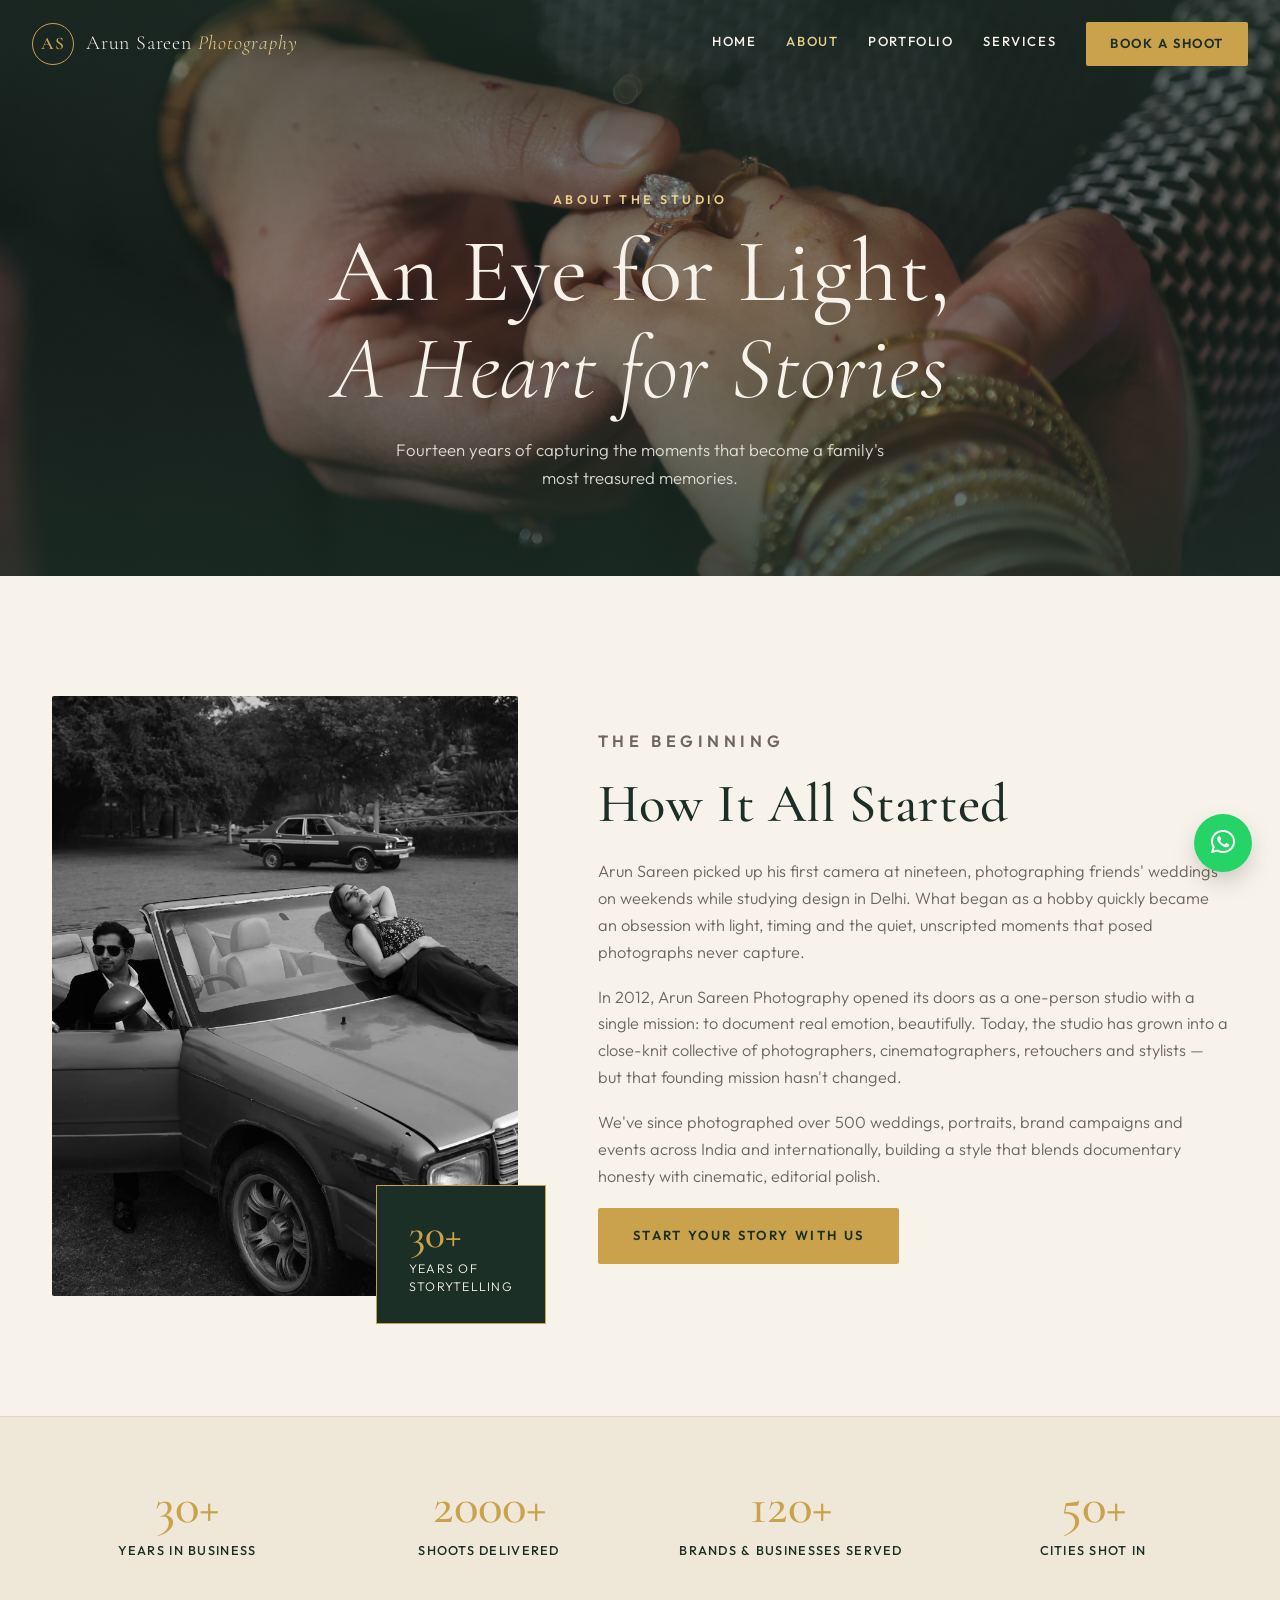
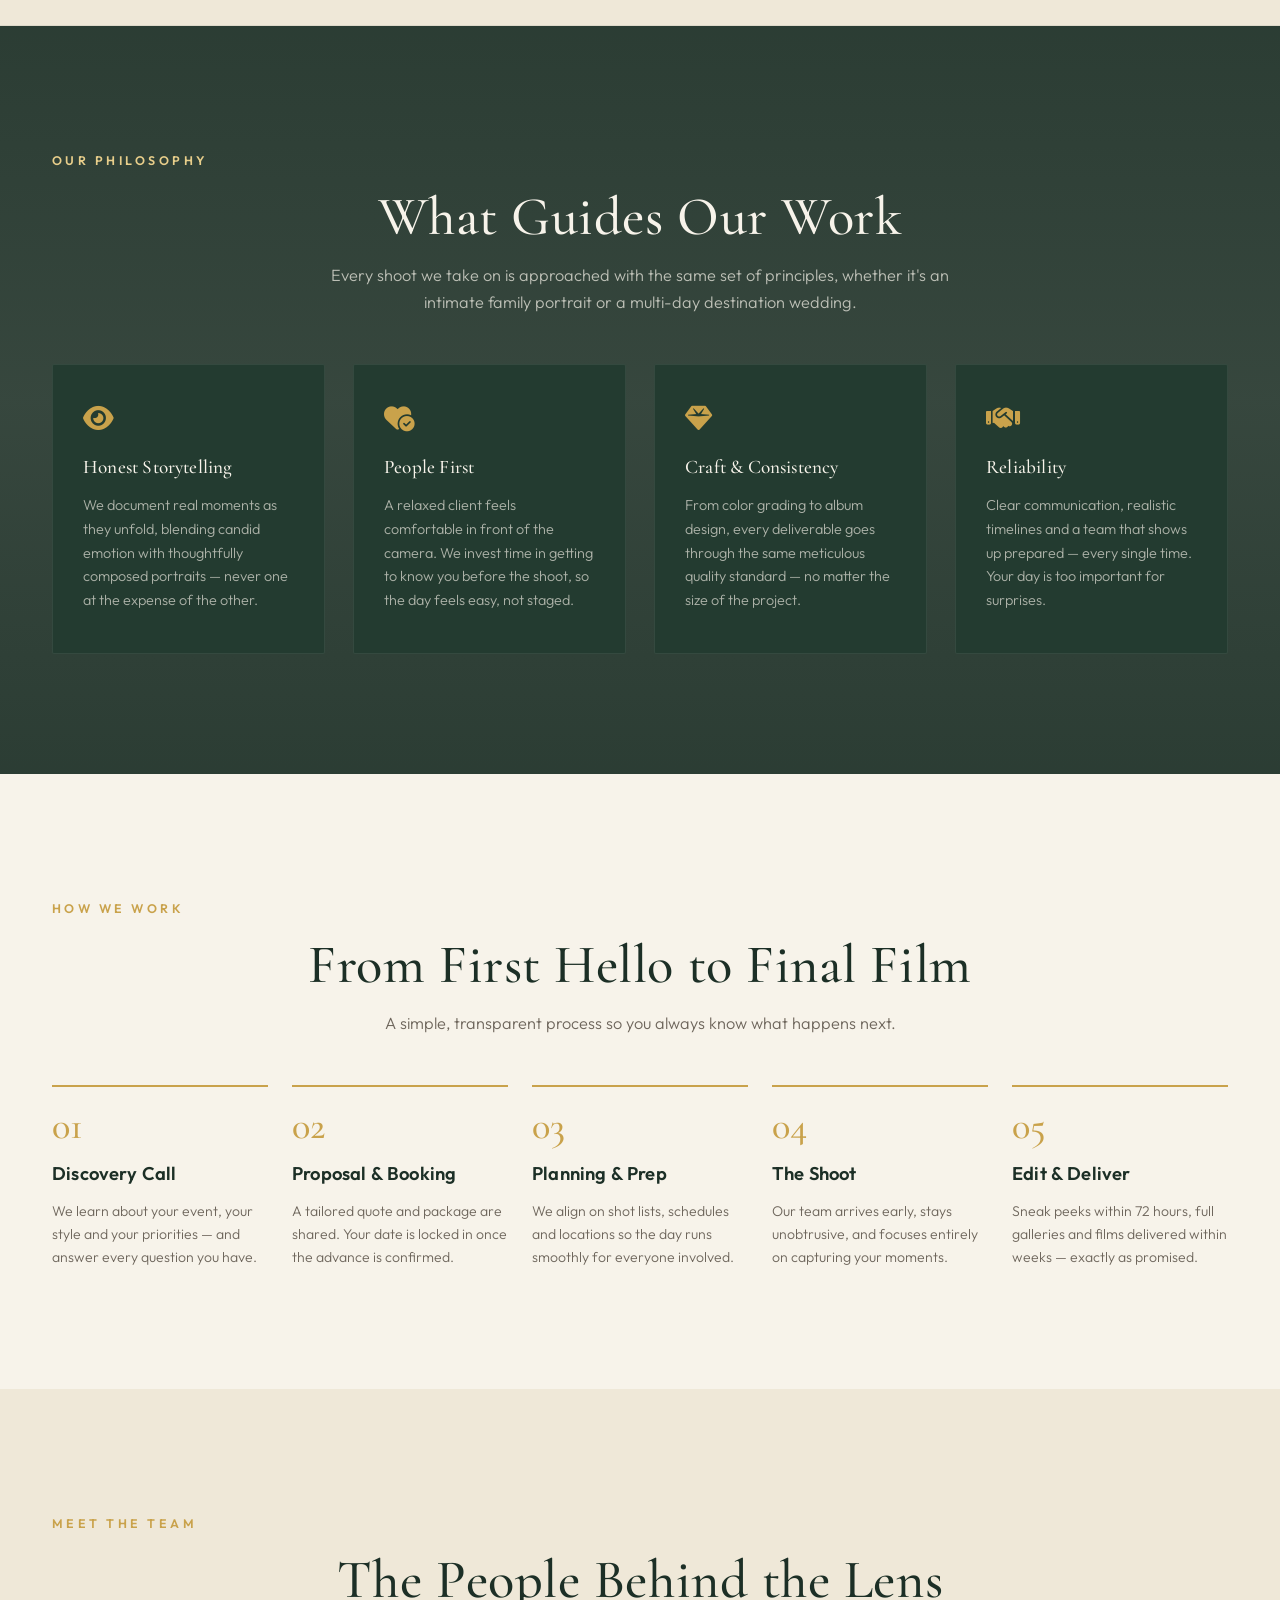
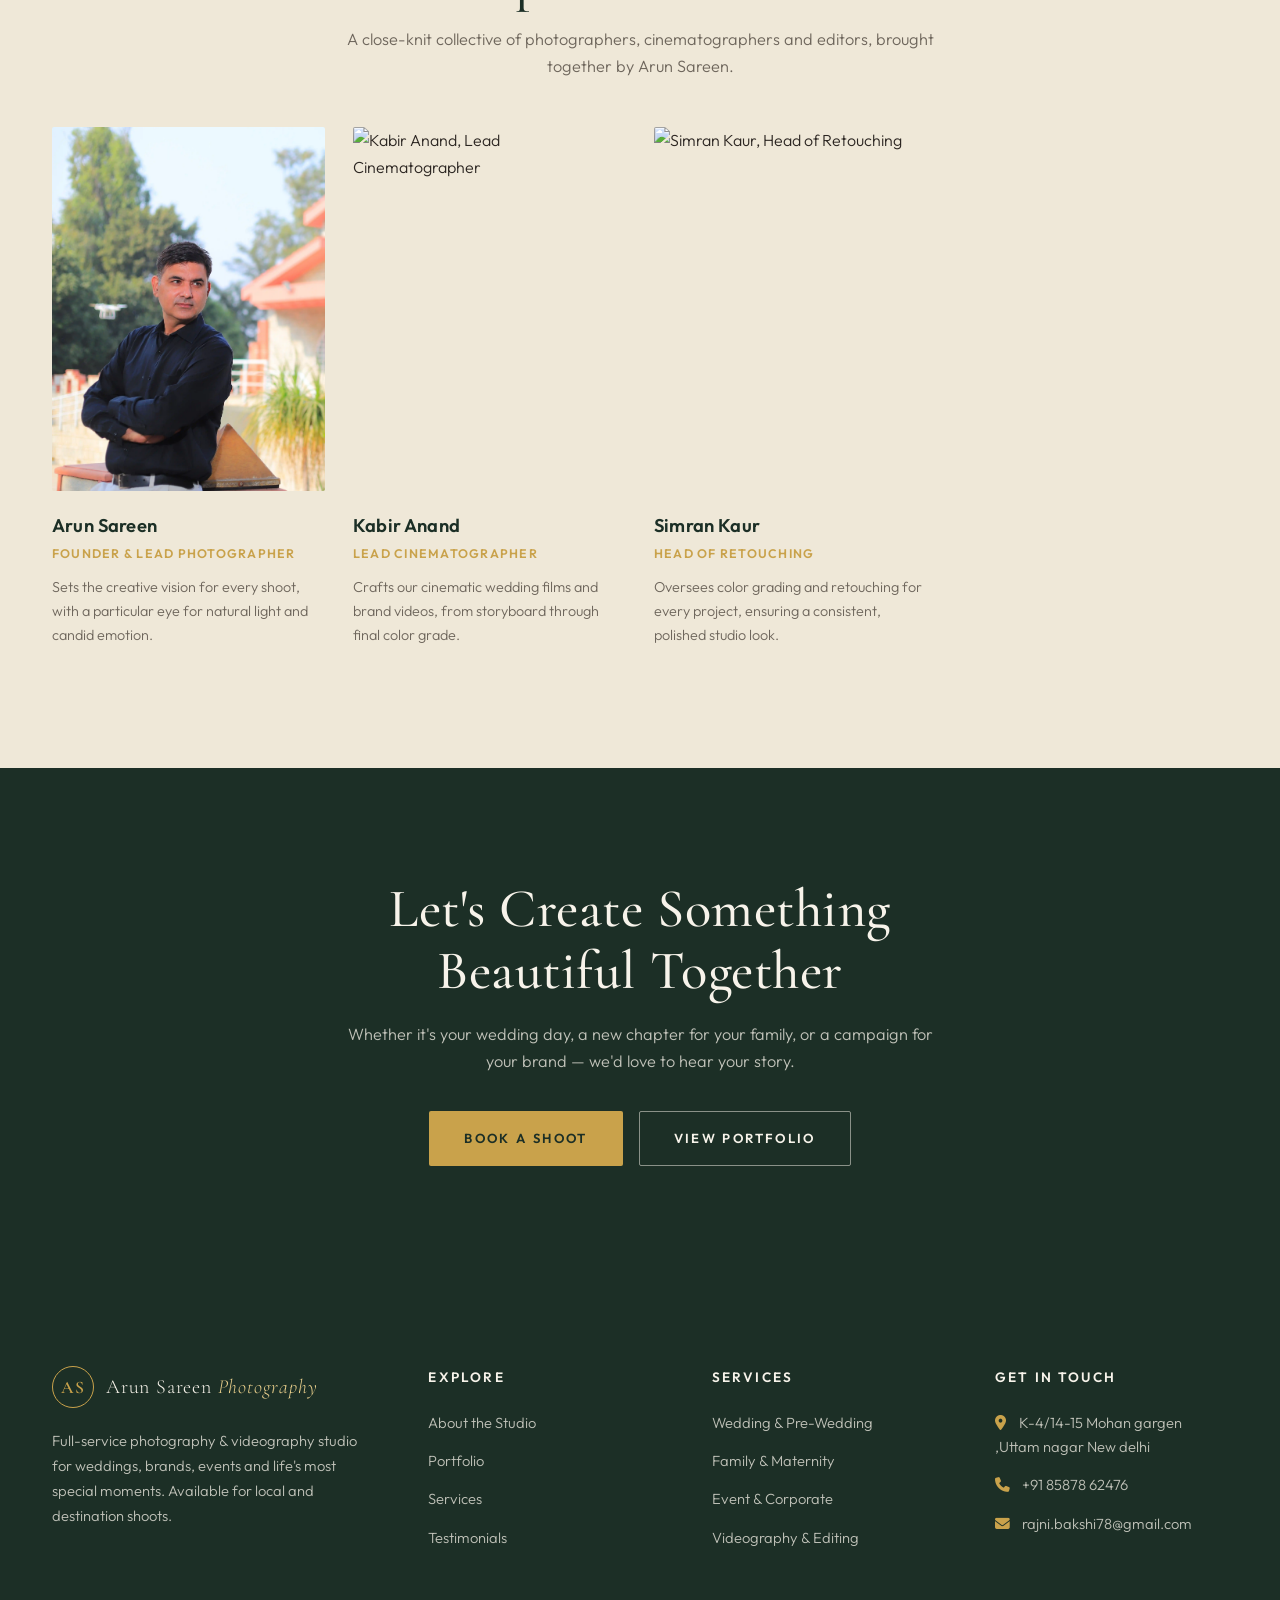
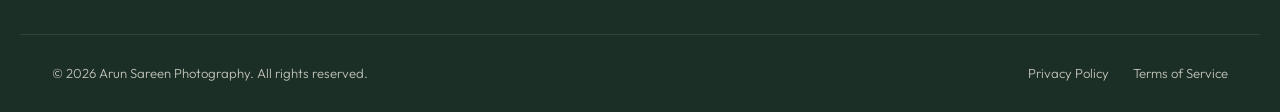
==== commit c998629b: "Update about.html" ====
--- a/about.html
+++ b/about.html
@@ -65,13 +65,50 @@
 
 <!-- ================= PRELOADER ================= -->
 <div class="preloader" id="preloader">
-  <div class="preloader-mark">
-    <span class="frame-corner tl"></span>
-    <span class="frame-corner tr"></span>
-    <span class="frame-corner bl"></span>
-    <span class="frame-corner br"></span>
-    <div class="preloader-text">SAREEN PHOTOGRAPHY</div>
-  </div>
+
+  <!-- Ambient background glow -->
+  <div class="pl-glow pl-glow-1"></div>
+  <div class="pl-glow pl-glow-2"></div>
+
+  <!-- Shutter / aperture ring -->
+  <div class="pl-aperture">
+    <div class="pl-aperture-ring"></div>
+    <div class="pl-aperture-ring pl-aperture-ring-2"></div>
+    <div class="pl-aperture-blades">
+      <span></span><span></span><span></span>
+      <span></span><span></span><span></span>
+    </div>
+  </div>
+
+  <!-- Corner frame brackets -->
+  <div class="pl-frame">
+    <span class="pl-corner pl-tl"></span>
+    <span class="pl-corner pl-tr"></span>
+    <span class="pl-corner pl-bl"></span>
+    <span class="pl-corner pl-br"></span>
+  </div>
+
+  <!-- Center content -->
+  <div class="pl-content">
+    <div class="pl-logo-mark">AS</div>
+    <div class="pl-divider"></div>
+    <div class="pl-studio-name">ARUN SAREEN</div>
+    <div class="pl-tagline">Photography &amp; Videography</div>
+  </div>
+
+  <!-- Bottom progress bar -->
+  <div class="pl-progress-wrap">
+    <div class="pl-progress-bar" id="plProgressBar"></div>
+  </div>
+
+  <!-- Film strip bottom -->
+  <div class="pl-film-strip">
+    <span></span><span></span><span></span><span></span>
+    <span></span><span></span><span></span><span></span>
+    <span></span><span></span><span></span><span></span>
+    <span></span><span></span><span></span><span></span>
+  </div>
+
 </div>
 
 <!-- ================= HEADER / NAV ================= -->
@@ -112,7 +149,7 @@
 <section class="about" id="story">
   <div class="container about-grid">
     <div class="about-media" data-aos>
-      <img src="images/hero-background 2.webp" alt="Arun Sareen, founder photographer, working on location">
+      <img src="images/hero-background 2.webp"loading="lazy" alt="Arun Sareen, founder photographer, working on location">
       <div class="about-badge">
         <span class="badge-num">30+</span>
         <span class="badge-label">Years of<br>Storytelling</span>
--- a/style.css
+++ b/style.css
@@ -164,36 +164,227 @@
 .preloader {
   position: fixed;
   inset: 0;
-  background: var(--forest);
+  background: #0a1510;
   z-index: 9999;
   display: flex;
+  flex-direction: column;
   align-items: center;
   justify-content: center;
-  transition: opacity 0.6s ease, visibility 0.6s ease;
-}
-.preloader.hidden { opacity: 0; visibility: hidden; }
-
-.preloader-mark {
+  overflow: hidden;
+  transition: opacity 0.9s ease, visibility 0.9s ease;
+}
+.preloader.hidden {
+  opacity: 0;
+  visibility: hidden;
+}
+
+/* Ambient glows */
+.pl-glow {
+  position: absolute;
+  border-radius: 50%;
+  pointer-events: none;
+  filter: blur(80px);
+}
+.pl-glow-1 {
+  width: 420px; height: 420px;
+  background: radial-gradient(circle, rgba(201,162,75,0.13) 0%, transparent 70%);
+  top: -100px; right: -80px;
+  animation: glowPulse 4s ease-in-out infinite alternate;
+}
+.pl-glow-2 {
+  width: 320px; height: 320px;
+  background: radial-gradient(circle, rgba(28,47,38,0.6) 0%, transparent 70%);
+  bottom: -60px; left: -60px;
+  animation: glowPulse 5s ease-in-out infinite alternate-reverse;
+}
+@keyframes glowPulse {
+  from { opacity: 0.6; transform: scale(0.95); }
+  to   { opacity: 1;   transform: scale(1.05); }
+}
+
+/* Aperture ring */
+.pl-aperture {
+  position: absolute;
+  width: 280px; height: 280px;
+  display: flex;
+  align-items: center;
+  justify-content: center;
+}
+.pl-aperture-ring {
+  position: absolute;
+  inset: 0;
+  border-radius: 50%;
+  border: 1px solid rgba(201,162,75,0.2);
+  animation: apertureSpin 12s linear infinite;
+}
+.pl-aperture-ring-2 {
+  inset: 16px;
+  border: 1px dashed rgba(201,162,75,0.1);
+  animation-duration: 18s;
+  animation-direction: reverse;
+}
+
+/* Aperture blades */
+.pl-aperture-blades {
+  position: absolute;
+  inset: 0;
+  border-radius: 50%;
+  animation: apertureSpin 12s linear infinite;
+}
+.pl-aperture-blades span {
+  position: absolute;
+  top: 50%; left: 50%;
+  width: 1px;
+  height: 50%;
+  background: linear-gradient(to bottom, rgba(201,162,75,0.35), transparent);
+  transform-origin: top center;
+  transform: translateX(-50%) rotate(calc(var(--i, 0) * 60deg));
+}
+.pl-aperture-blades span:nth-child(1) { --i: 0; }
+.pl-aperture-blades span:nth-child(2) { --i: 1; }
+.pl-aperture-blades span:nth-child(3) { --i: 2; }
+.pl-aperture-blades span:nth-child(4) { --i: 3; }
+.pl-aperture-blades span:nth-child(5) { --i: 4; }
+.pl-aperture-blades span:nth-child(6) { --i: 5; }
+
+@keyframes apertureSpin {
+  from { transform: rotate(0deg); }
+  to   { transform: rotate(360deg); }
+}
+
+/* Corner frame */
+.pl-frame {
+  position: absolute;
+  inset: 40px;
+  pointer-events: none;
+}
+.pl-corner {
+  position: absolute;
+  width: 28px; height: 28px;
+  border-color: rgba(201,162,75,0.5);
+  border-style: solid;
+  animation: frameReveal 1s cubic-bezier(0.22,1,0.36,1) forwards;
+  opacity: 0;
+}
+.pl-tl { top: 0; left: 0; border-width: 1.5px 0 0 1.5px; animation-delay: 0.2s; }
+.pl-tr { top: 0; right: 0; border-width: 1.5px 1.5px 0 0; animation-delay: 0.35s; }
+.pl-bl { bottom: 0; left: 0; border-width: 0 0 1.5px 1.5px; animation-delay: 0.5s; }
+.pl-br { bottom: 0; right: 0; border-width: 0 1.5px 1.5px 0; animation-delay: 0.65s; }
+
+@keyframes frameReveal {
+  from { opacity: 0; transform: scale(0.85); }
+  to   { opacity: 1; transform: scale(1); }
+}
+
+/* Center content */
+.pl-content {
   position: relative;
-  padding: 28px 50px;
-}
-.preloader-text {
+  z-index: 2;
+  display: flex;
+  flex-direction: column;
+  align-items: center;
+  gap: 10px;
+  animation: contentFadeUp 1s cubic-bezier(0.22,1,0.36,1) 0.4s forwards;
+  opacity: 0;
+}
+@keyframes contentFadeUp {
+  from { opacity: 0; transform: translateY(16px); }
+  to   { opacity: 1; transform: translateY(0); }
+}
+
+.pl-logo-mark {
   font-family: var(--font-display);
+  font-size: 1rem;
+  font-weight: 600;
+  width: 52px; height: 52px;
+  border: 1px solid var(--gold);
+  border-radius: 50%;
+  display: flex;
+  align-items: center;
+  justify-content: center;
+  color: var(--gold);
+  letter-spacing: 0.06em;
+  margin-bottom: 6px;
+  box-shadow: 0 0 28px rgba(201,162,75,0.2);
+}
+
+.pl-divider {
+  width: 40px;
+  height: 1px;
+  background: linear-gradient(to right, transparent, var(--gold), transparent);
+}
+
+.pl-studio-name {
+  font-family: var(--font-display);
+  font-size: clamp(1.4rem, 5vw, 2rem);
+  letter-spacing: 0.38em;
   color: var(--ivory);
-  letter-spacing: 0.35em;
-  font-size: 1.1rem;
   font-weight: 400;
-}
-.frame-corner {
-  position: absolute;
-  width: 22px;
-  height: 22px;
-  border: 1.5px solid var(--gold);
-}
-.frame-corner.tl { top: 0; left: 0; border-right: none; border-bottom: none; }
-.frame-corner.tr { top: 0; right: 0; border-left: none; border-bottom: none; }
-.frame-corner.bl { bottom: 0; left: 0; border-right: none; border-top: none; }
-.frame-corner.br { bottom: 0; right: 0; border-left: none; border-top: none; }
+  text-indent: 0.38em;
+}
+
+.pl-tagline {
+  font-family: var(--font-body);
+  font-size: 0.7rem;
+  letter-spacing: 0.28em;
+  text-transform: uppercase;
+  color: var(--gold-light);
+  font-weight: 400;
+  text-indent: 0.28em;
+}
+
+/* Progress bar */
+.pl-progress-wrap {
+  position: absolute;
+  bottom: 56px;
+  left: 50%;
+  transform: translateX(-50%);
+  width: 160px;
+  height: 1px;
+  background: rgba(247,243,234,0.1);
+  border-radius: 1px;
+  overflow: hidden;
+}
+.pl-progress-bar {
+  height: 100%;
+  width: 0%;
+  background: linear-gradient(to right, transparent, var(--gold), var(--gold-light));
+  border-radius: 1px;
+  animation: progressFill 1.6s cubic-bezier(0.22,1,0.36,1) 0.3s forwards;
+}
+@keyframes progressFill {
+  from { width: 0%; }
+  to   { width: 100%; }
+}
+
+/* Film strip */
+.pl-film-strip {
+  position: absolute;
+  bottom: 0;
+  left: 0; right: 0;
+  height: 28px;
+  background: rgba(0,0,0,0.4);
+  border-top: 1px solid rgba(247,243,234,0.06);
+  display: flex;
+  align-items: center;
+  justify-content: space-between;
+  padding: 0 12px;
+  gap: 0;
+}
+.pl-film-strip span {
+  width: 18px;
+  height: 12px;
+  border: 1px solid rgba(247,243,234,0.15);
+  border-radius: 2px;
+  background: rgba(0,0,0,0.3);
+  flex-shrink: 0;
+}
+
+@media (max-width: 560px) {
+  .pl-aperture { width: 220px; height: 220px; }
+  .pl-frame { inset: 28px; }
+  .pl-studio-name { font-size: 1.3rem; letter-spacing: 0.28em; }
+}
 
 /* ===================== HEADER / NAV ===================== */
 .site-header {
@@ -305,6 +496,298 @@
   background: var(--ivory);
   transition: var(--transition);
 }
+/* Desktop — hide mobile-only nav sections */
+@media (min-width: 861px) {
+  .main-nav {
+    display: flex;
+    align-items: center;
+    flex-direction: row;
+    position: static;
+    width: auto;
+    height: auto;
+    background: none;
+    padding: 0;
+    gap: 30px;
+    overflow: visible;
+  }
+
+  .nav-links-group {
+    display: contents;
+  }
+
+  .nav-top-bar,
+  .nav-bottom-strip {
+    display: none;
+  }
+
+  .main-nav a {
+    font-size: 0.82rem;
+    letter-spacing: 0.12em;
+    text-transform: uppercase;
+    font-family: var(--font-body);
+    font-weight: 500;
+    color: var(--ivory);
+    padding: 0 0 4px 0;
+    border-bottom: none;
+    display: inline-flex;
+    gap: 0;
+  }
+
+  .main-nav a::before {
+    display: none;
+  }
+
+  .main-nav a:not(.nav-cta)::after {
+    content: '';
+    position: absolute;
+    left: 0; bottom: -2px;
+    width: 0; height: 1px;
+    background: var(--gold);
+    transition: width 0.3s ease;
+    display: block;
+  }
+
+  .main-nav a:not(.nav-cta):hover {
+    color: var(--gold-light);
+    padding-left: 0;
+  }
+
+  .main-nav a:not(.nav-cta):hover::after {
+    width: 100%;
+  }
+
+  .main-nav a.nav-cta {
+    background: var(--gold);
+    color: var(--forest) !important;
+    padding: 11px 24px;
+    border-radius: var(--radius);
+    font-weight: 600;
+    margin-top: 0;
+    justify-content: center;
+    border-bottom: none;
+    font-size: 0.82rem;
+    letter-spacing: 0.12em;
+  }
+
+  .main-nav a.nav-cta:hover {
+    background: var(--gold-light);
+    transform: translateY(-2px);
+    padding-left: 24px;
+  }
+}
+
+/* Mobile nav panel */
+@media (max-width: 860px) {
+  .main-nav {
+    position: fixed;
+    top: 0; right: -100%;
+    width: 82%; max-width: 360px;
+    height: 100vh;
+    background: linear-gradient(160deg, #1a2d22 0%, #0f1e17 60%, #0a1510 100%);
+    flex-direction: column;
+    align-items: flex-start;
+    justify-content: flex-start;
+    gap: 0;
+    padding: 0;
+    transition: right 0.55s cubic-bezier(0.22,1,0.36,1);
+    overflow: hidden;
+  }
+
+  .main-nav.open {
+    right: 0;
+    box-shadow: -30px 0 80px rgba(0,0,0,0.5);
+  }
+
+  .main-nav::before {
+    content: 'AS';
+    font-family: var(--font-display);
+    font-size: 5rem;
+    font-weight: 500;
+    color: rgba(201,162,75,0.06);
+    position: absolute;
+    top: 24px;
+    right: 24px;
+    letter-spacing: 0.05em;
+    pointer-events: none;
+    z-index: 0;
+    line-height: 1;
+  }
+
+  .main-nav::after {
+    content: '';
+    position: absolute;
+    bottom: -80px;
+    left: -60px;
+    width: 240px;
+    height: 240px;
+    background: radial-gradient(circle, rgba(201,162,75,0.07) 0%, transparent 70%);
+    pointer-events: none;
+    z-index: 0;
+  }
+
+  .main-nav .nav-top-bar {
+    width: 100%;
+    padding: 52px 36px 28px;
+    border-bottom: 1px solid rgba(247,243,234,0.07);
+    position: relative;
+    z-index: 1;
+    flex-shrink: 0;
+    display: flex;
+  }
+
+  .main-nav .nav-brand-mini {
+    display: flex;
+    align-items: center;
+    gap: 10px;
+  }
+
+  .main-nav .nav-brand-mini .logo-mark {
+    width: 36px;
+    height: 36px;
+    font-size: 0.9rem;
+  }
+
+  .main-nav .nav-brand-mini .logo-text {
+    font-size: 1rem;
+  }
+
+  .main-nav .nav-links-group {
+    flex: 1;
+    width: 100%;
+    display: flex;
+    flex-direction: column;
+    justify-content: center;
+    padding: 32px 36px;
+    gap: 0;
+    position: relative;
+    z-index: 1;
+  }
+
+  .main-nav a {
+    font-size: 1.35rem;
+    letter-spacing: 0.04em;
+    text-transform: none;
+    font-family: var(--font-display);
+    font-weight: 400;
+    color: rgba(247,243,234,0.75);
+    padding: 14px 0;
+    border-bottom: 1px solid rgba(247,243,234,0.06);
+    position: relative;
+    transition: color 0.3s ease, padding-left 0.3s ease;
+    display: flex;
+    align-items: center;
+    gap: 12px;
+  }
+
+  .main-nav a:last-child { border-bottom: none; }
+
+  .main-nav a::before {
+    content: '';
+    width: 0;
+    height: 1px;
+    background: var(--gold);
+    transition: width 0.35s ease;
+    flex-shrink: 0;
+    display: block;
+  }
+
+  .main-nav a::after { display: none; }
+
+  .main-nav a:not(.nav-cta):hover {
+    color: var(--gold-light);
+    padding-left: 4px;
+  }
+
+  .main-nav a:not(.nav-cta):hover::before { width: 18px; }
+
+  .main-nav a.nav-cta {
+    margin-top: 28px;
+    background: var(--gold);
+    color: var(--forest) !important;
+    padding: 16px 24px;
+    border-radius: var(--radius);
+    font-family: var(--font-body);
+    font-size: 0.82rem;
+    letter-spacing: 0.16em;
+    text-transform: uppercase;
+    font-weight: 700;
+    justify-content: center;
+    border-bottom: none;
+  }
+
+  .main-nav a.nav-cta::before { display: none; }
+  .main-nav a.nav-cta:hover {
+    background: var(--gold-light);
+    padding-left: 24px;
+  }
+
+  .main-nav .nav-bottom-strip {
+    width: 100%;
+    padding: 24px 36px 36px;
+    border-top: 1px solid rgba(247,243,234,0.07);
+    position: relative;
+    z-index: 1;
+    flex-shrink: 0;
+    display: flex;
+    flex-direction: column;
+  }
+
+  .main-nav .nav-bottom-strip p {
+    font-size: 0.72rem;
+    letter-spacing: 0.14em;
+    text-transform: uppercase;
+    color: rgba(247,243,234,0.35);
+    margin-bottom: 10px;
+  }
+
+  .main-nav .nav-bottom-strip a {
+    font-size: 0.88rem;
+    font-family: var(--font-body);
+    color: rgba(247,243,234,0.6);
+    border-bottom: none;
+    padding: 4px 0;
+    letter-spacing: 0.02em;
+    text-transform: none;
+    font-size: 0.88rem;
+  }
+
+  .main-nav .nav-bottom-strip a::before { display: none; }
+  .main-nav .nav-bottom-strip a::after { display: none; }
+  .main-nav .nav-bottom-strip a:hover { color: var(--gold-light); padding-left: 0; }
+
+  .main-nav .nav-social-row {
+    display: flex;
+    gap: 12px;
+    margin-top: 16px;
+  }
+
+  .main-nav .nav-social-row a {
+    width: 34px;
+    height: 34px;
+    border: 1px solid rgba(247,243,234,0.15);
+    border-radius: 50%;
+    display: flex;
+    align-items: center;
+    justify-content: center;
+    font-size: 0.8rem;
+    color: rgba(247,243,234,0.5);
+    padding: 0;
+    border-bottom: none;
+    transition: all 0.3s ease;
+  }
+
+  .main-nav .nav-social-row a:hover {
+    border-color: var(--gold);
+    color: var(--gold-light);
+    background: rgba(201,162,75,0.1);
+    padding-left: 0;
+  }
+
+  .nav-toggle { display: flex; }
+  .nav-toggle.open span:nth-child(1) { transform: translateY(6.5px) rotate(45deg); }
+  .nav-toggle.open span:nth-child(2) { opacity: 0; }
+  .nav-toggle.open span:nth-child(3) { transform: translateY(-6.5px) rotate(-45deg); }
+}
 
 /* ===================== HERO ===================== */
 .hero {
@@ -331,7 +814,7 @@
   height: 100%;
   object-fit: cover;
   opacity: 0;
-  transform: scale(1.08);
+  transform: scale(1.02);
   transition: opacity 2s ease, transform 8s ease;
 }
 .hero-img.active {
@@ -421,23 +904,23 @@
 .trust-wrap {
   max-width: 1240px;
   margin: 0 auto;
-  padding: 26px 32px;
+  padding: 14px 32px;
   display: flex;
   flex-wrap: wrap;
-  gap: 28px 48px;
+  gap: 14px 36px;
   justify-content: center;
   align-items: center;
 }
 .trust-item {
   display: flex;
   align-items: center;
-  gap: 12px;
-  font-size: 0.85rem;
+  gap: 8px;
+  font-size: 0.78rem;
   font-weight: 500;
   color: var(--forest);
   letter-spacing: 0.04em;
 }
-.trust-item i { color: var(--gold); font-size: 1.1rem; }
+.trust-item i { color: var(--gold); font-size: 0.9rem; }
 
 /* ===================== ABOUT ===================== */
 .about { padding: 120px 0; background: var(--ivory); }
@@ -588,6 +1071,11 @@
   border-color: var(--forest);
   color: var(--ivory);
 }
+.gallery-item img{
+will-change:transform;
+transform:translateZ(0);
+backface-visibility:hidden;
+}
 
 .gallery-grid {
   display: grid;
@@ -653,6 +1141,31 @@
   font-family: var(--font-display);
   font-weight: 500;
   font-size: 1.2rem;
+}
+.portfolio-mobile-btn {
+  display: none;
+  margin: 28px auto 0;
+  width: fit-content;
+}
+
+@media (max-width: 860px) {
+  .gallery-grid {
+    grid-template-columns: repeat(2, 1fr);
+    gap: 10px;
+  }
+  .gallery-item {
+    aspect-ratio: 1/1;
+  }
+  .portfolio-mobile-btn {
+    display: inline-flex;
+  }
+}
+
+@media (max-width: 560px) {
+  .gallery-grid {
+    grid-template-columns: repeat(2, 1fr);
+    gap: 8px;
+  }
 }
 
 /* Before / After */
@@ -767,42 +1280,74 @@
 
 .services-grid {
   display: grid;
-  grid-template-columns: repeat(4, 1fr);
-  gap: 1px;
-  background: rgba(247,243,234,0.1);
-  border: 1px solid rgba(247,243,234,0.12);
+  grid-template-columns: repeat(2, 1fr);
+  gap: 0;
+  border-top: 1px solid rgba(247,243,234,0.12);
+  border-left: 1px solid rgba(247,243,234,0.12);
 }
 .service-card {
-  background: rgba(28,47,38,0.72);
-  backdrop-filter: blur(6px);
-  padding: 44px 32px;
+  padding: 32px 36px;
+  border-bottom: 1px solid rgba(247,243,234,0.12);
+  border-right: 1px solid rgba(247,243,234,0.12);
+  display: flex;
+  align-items: flex-start;
+  gap: 20px;
+  transition: var(--transition);
+}
+.service-card:hover {
+  background: rgba(247,243,234,0.04);
+}
+.service-card i {
+  font-size: 1.1rem;
+  color: var(--gold);
+  margin-top: 3px;
+  flex-shrink: 0;
+  width: 20px;
+  transition: color var(--transition);
+}
+.service-card:hover i { color: var(--gold-light); }
+.service-card h3 {
+  color: var(--ivory);
+  font-size: 1.05rem;
+  margin-bottom: 5px;
+  font-family: var(--font-body);
+  font-weight: 500;
+  letter-spacing: 0.01em;
+}
+.service-card p {
+  color: rgba(247,243,234,0.62);
+  font-size: 0.88rem;
+  margin: 0;
+}
+@media (max-width: 860px) {
+  .services-grid { grid-template-columns: 1fr; }
+.service-card { padding: 22px 24px; gap: 16px; }
+.service-card h3 { font-size: 0.98rem; }
+  .services-bg { background-attachment: scroll; }
+  .philosophy-bg { background-attachment: scroll; }
+  .services-show-more {
+  display: none;
+  margin: 28px auto 0;
+  font-family: var(--font-body);
+  font-size: 0.78rem;
+  font-weight: 600;
+  letter-spacing: 0.18em;
+  text-transform: uppercase;
+  padding: 14px 32px;
+  background: transparent;
+  border: 1px solid rgba(247,243,234,0.35);
+  color: var(--ivory);
+  border-radius: var(--radius);
+  cursor: pointer;
   transition: var(--transition);
   position: relative;
-}
-.service-card:hover {
-  background: rgba(35,59,48,0.85);
-}
-.service-card i {
-  font-size: 1.8rem;
-  color: var(--gold);
-  margin-bottom: 22px;
-  display: block;
-  transition: var(--transition);
-}
-.service-card:hover i { transform: translateY(-4px); color: var(--gold-light); }
-.service-card h3 {
-  color: var(--ivory);
-  font-size: 1.25rem;
-  margin-bottom: 10px;
-}
-.service-card p {
-  color: rgba(247,243,234,0.68);
-  font-size: 0.92rem;
-}
-
-@media (max-width: 860px) {
-  .services-bg { background-attachment: scroll; }
-  .philosophy-bg { background-attachment: scroll; }
+  z-index: 2;
+}
+.services-show-more:hover {
+  background: rgba(247,243,234,0.08);
+  border-color: var(--gold);
+  color: var(--gold-light);
+}
 }
 
 /* ===================== TESTIMONIALS ===================== */
@@ -884,6 +1429,7 @@
 @media (max-width: 860px) {
   .testimonial-column-mid { display: none; }
   .testimonials-columns-wrap { max-height: 640px; }
+
 }
 
 /* ===================== FAQ ===================== */
@@ -1008,12 +1554,29 @@
 .insta-slide:hover .insta-slide-hover { opacity: 1; }
 
 @media (max-width: 860px) {
-  .insta-feed-bg { background-attachment: scroll; }
-  .insta-slide { width: 220px; height: 220px; }
-}
+  .insta-marquee-wrap {
+    -webkit-mask-image: none;
+            mask-image: none;
+    overflow: hidden;
+  }
+  .insta-marquee {
+    display: flex;
+    width: 100%;
+    animation: none;
+    transition: transform 0.6s cubic-bezier(0.22, 1, 0.36, 1);
+    gap: 0;
+  }
+  .insta-slide {
+    width: 100%;
+    height: 320px;
+    flex-shrink: 0;
+  }
+}
+
 @media (max-width: 560px) {
-  .insta-slide { width: 170px; height: 170px; }
-  .insta-marquee { gap: 10px; }
+  .insta-slide {
+    height: 260px;
+  }
 }
 
 /* ===================== CONTACT ===================== */
@@ -1145,6 +1708,10 @@
 }
 @media (max-width: 860px) {
   .footer-bg { background-attachment: scroll; }
+  .footer-col:nth-child(2),
+  .footer-col:nth-child(3) {
+  display: none;
+}
 }
 .footer-grid {
   display: grid;
@@ -1548,6 +2115,7 @@
 }
 .legal-back:hover { color: var(--gold); }
 
+
 /* ===================== RESPONSIVE ===================== */
 @media (max-width: 1100px) {
   .about-grid, .faq-grid, .contact-grid { grid-template-columns: 1fr; gap: 50px; }
@@ -1606,3 +2174,151 @@
   .philosophy, .process, .team, .about-cta, .stats-strip { padding: 70px 0; }
   .page-hero { height: 56vh; min-height: 380px; }
 }
+/* ===================== TESTIMONIALS MOBILE SWIPER ===================== */
+@media (max-width: 860px) {
+  .footer-col:nth-child(2),
+  .footer-col:nth-child(3) {
+  display: none;
+}
+  .testimonials-columns-wrap {
+    display: none;
+  }
+
+  .testimonials-mobile-swiper {
+    display: block;
+    position: relative;
+    width: 100%;
+    min-height: 380px;
+    margin-top: 32px;
+  }
+
+  .tms-stack {
+    position: relative;
+    width: 100%;
+    height: 340px;
+    display: flex;
+    align-items: center;
+    justify-content: center;
+  }
+
+  .tms-card {
+    position: absolute;
+    width: 88%;
+    max-width: 360px;
+    background: rgba(247, 243, 234, 0.92);
+    backdrop-filter: blur(18px);
+    -webkit-backdrop-filter: blur(18px);
+    border: 1px solid rgba(201, 162, 75, 0.25);
+    border-radius: 20px;
+    padding: 28px 26px;
+    box-shadow: 0 20px 60px -10px rgba(0, 0, 0, 0.35);
+    cursor: grab;
+    user-select: none;
+    touch-action: pan-y;
+    transition: transform 0.45s cubic-bezier(0.22, 1, 0.36, 1),
+                opacity 0.45s cubic-bezier(0.22, 1, 0.36, 1);
+    will-change: transform, opacity;
+  }
+
+  .tms-card:active { cursor: grabbing; }
+
+  /* Stack positions */
+  .tms-card[data-pos="0"] {
+    transform: translateY(0) scale(1);
+    opacity: 1;
+    z-index: 5;
+  }
+  .tms-card[data-pos="1"] {
+    transform: translateY(18px) scale(0.94);
+    opacity: 0.7;
+    z-index: 4;
+  }
+  .tms-card[data-pos="2"] {
+    transform: translateY(32px) scale(0.88);
+    opacity: 0.4;
+    z-index: 3;
+  }
+  .tms-card[data-pos="3"],
+  .tms-card[data-pos="4"],
+  .tms-card[data-pos="5"],
+  .tms-card[data-pos="6"],
+  .tms-card[data-pos="7"],
+  .tms-card[data-pos="8"] {
+    transform: translateY(40px) scale(0.84);
+    opacity: 0;
+    z-index: 2;
+    pointer-events: none;
+  }
+
+  .tms-card .stars {
+    margin-bottom: 14px;
+    font-size: 0.8rem;
+    letter-spacing: 3px;
+  }
+
+  .tms-card .tms-quote {
+    font-family: var(--font-display);
+    font-size: 1.05rem;
+    font-style: italic;
+    color: var(--espresso);
+    line-height: 1.6;
+    margin-bottom: 22px;
+  }
+
+  .tms-card .tms-person {
+    display: flex;
+    align-items: center;
+    gap: 12px;
+  }
+
+  .tms-card .tms-person img {
+    width: 44px;
+    height: 44px;
+    border-radius: 50%;
+    object-fit: cover;
+    border: 1px solid rgba(201, 162, 75, 0.4);
+  }
+
+  .tms-card .tms-person h4 {
+    color: var(--forest);
+    font-size: 0.92rem;
+    margin-bottom: 2px;
+  }
+
+  .tms-card .tms-person span {
+    color: var(--gold);
+    font-size: 0.75rem;
+    letter-spacing: 0.05em;
+  }
+
+  /* Pagination dots */
+  .tms-dots {
+    display: flex;
+    justify-content: center;
+    gap: 8px;
+    margin-top: 24px;
+  }
+
+  .tms-dot {
+    width: 6px;
+    height: 6px;
+    border-radius: 50%;
+    background: rgba(247, 243, 234, 0.3);
+    border: none;
+    cursor: pointer;
+    transition: all 0.3s ease;
+    padding: 0;
+  }
+
+  .tms-dot.active {
+    width: 22px;
+    border-radius: 3px;
+    background: var(--gold);
+  }
+}
+
+@media (min-width: 861px) {
+  .testimonials-mobile-swiper {
+    display: none;
+  }
+}
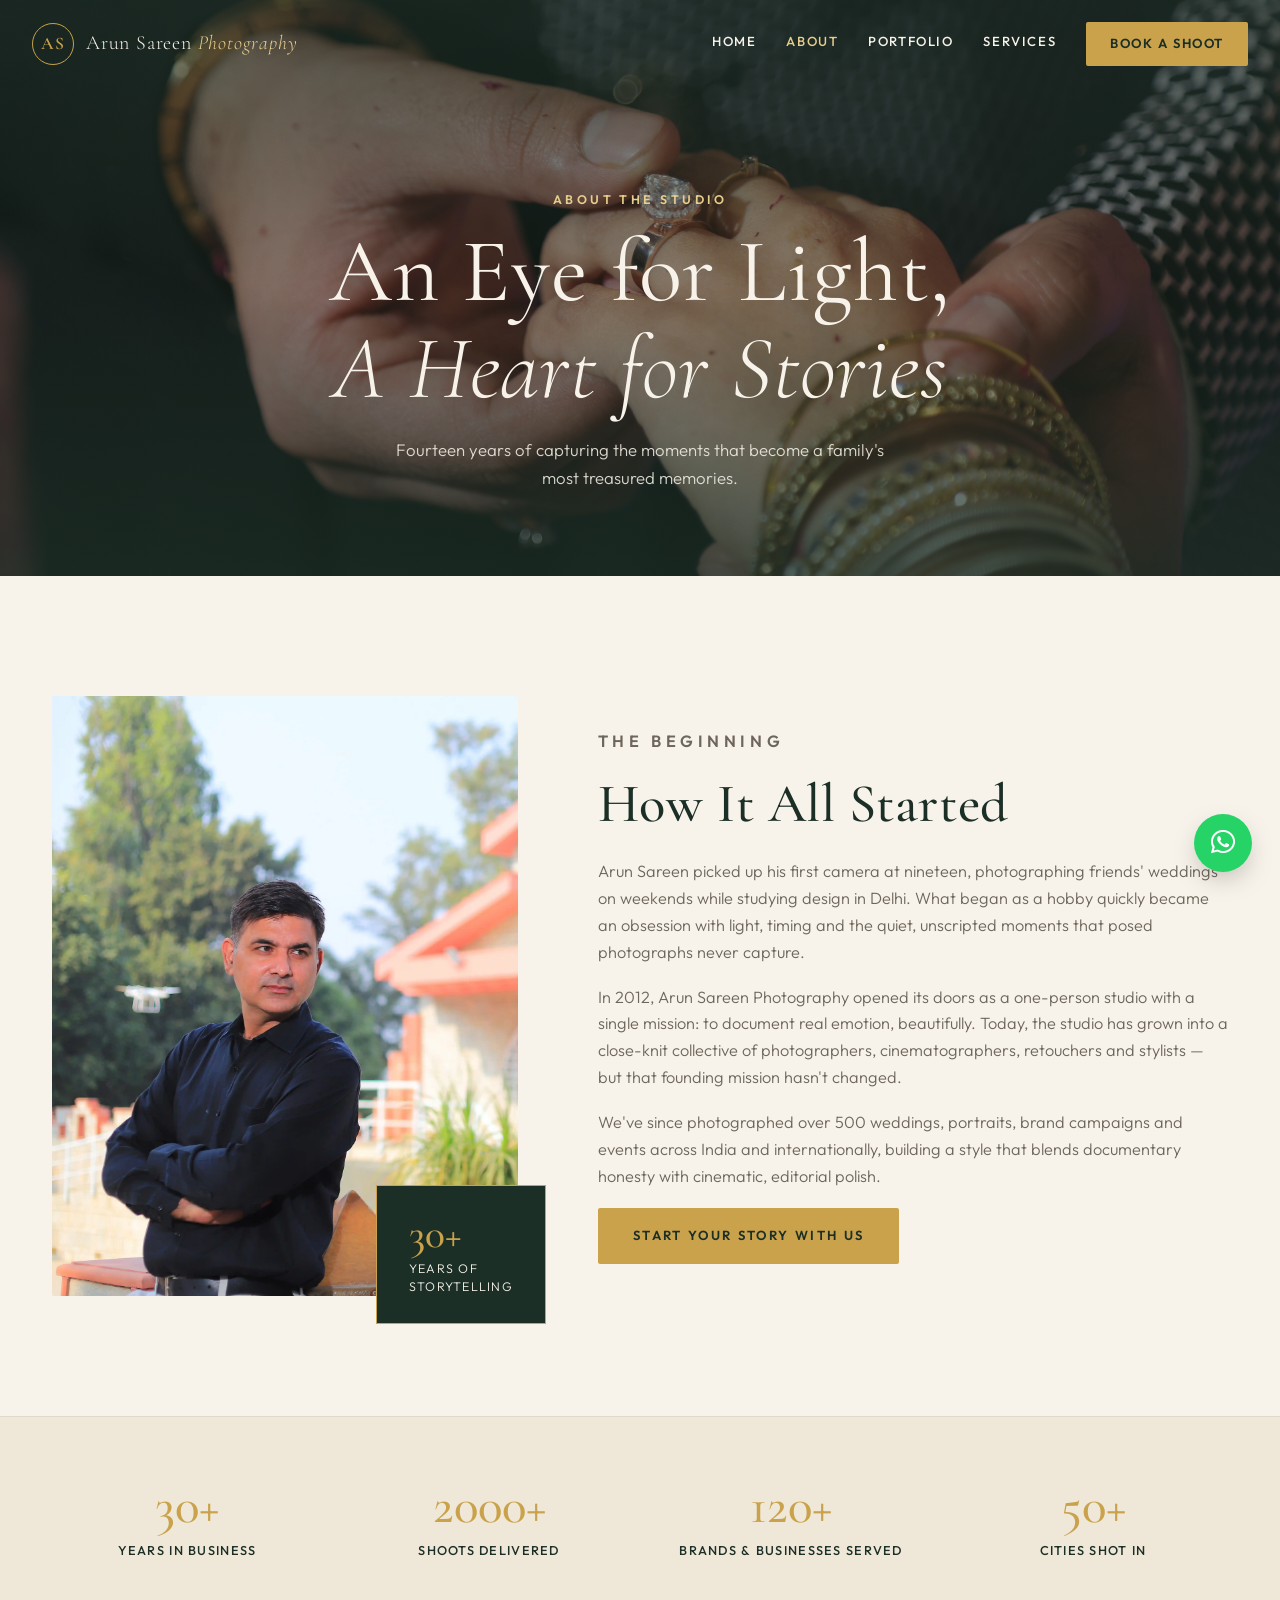
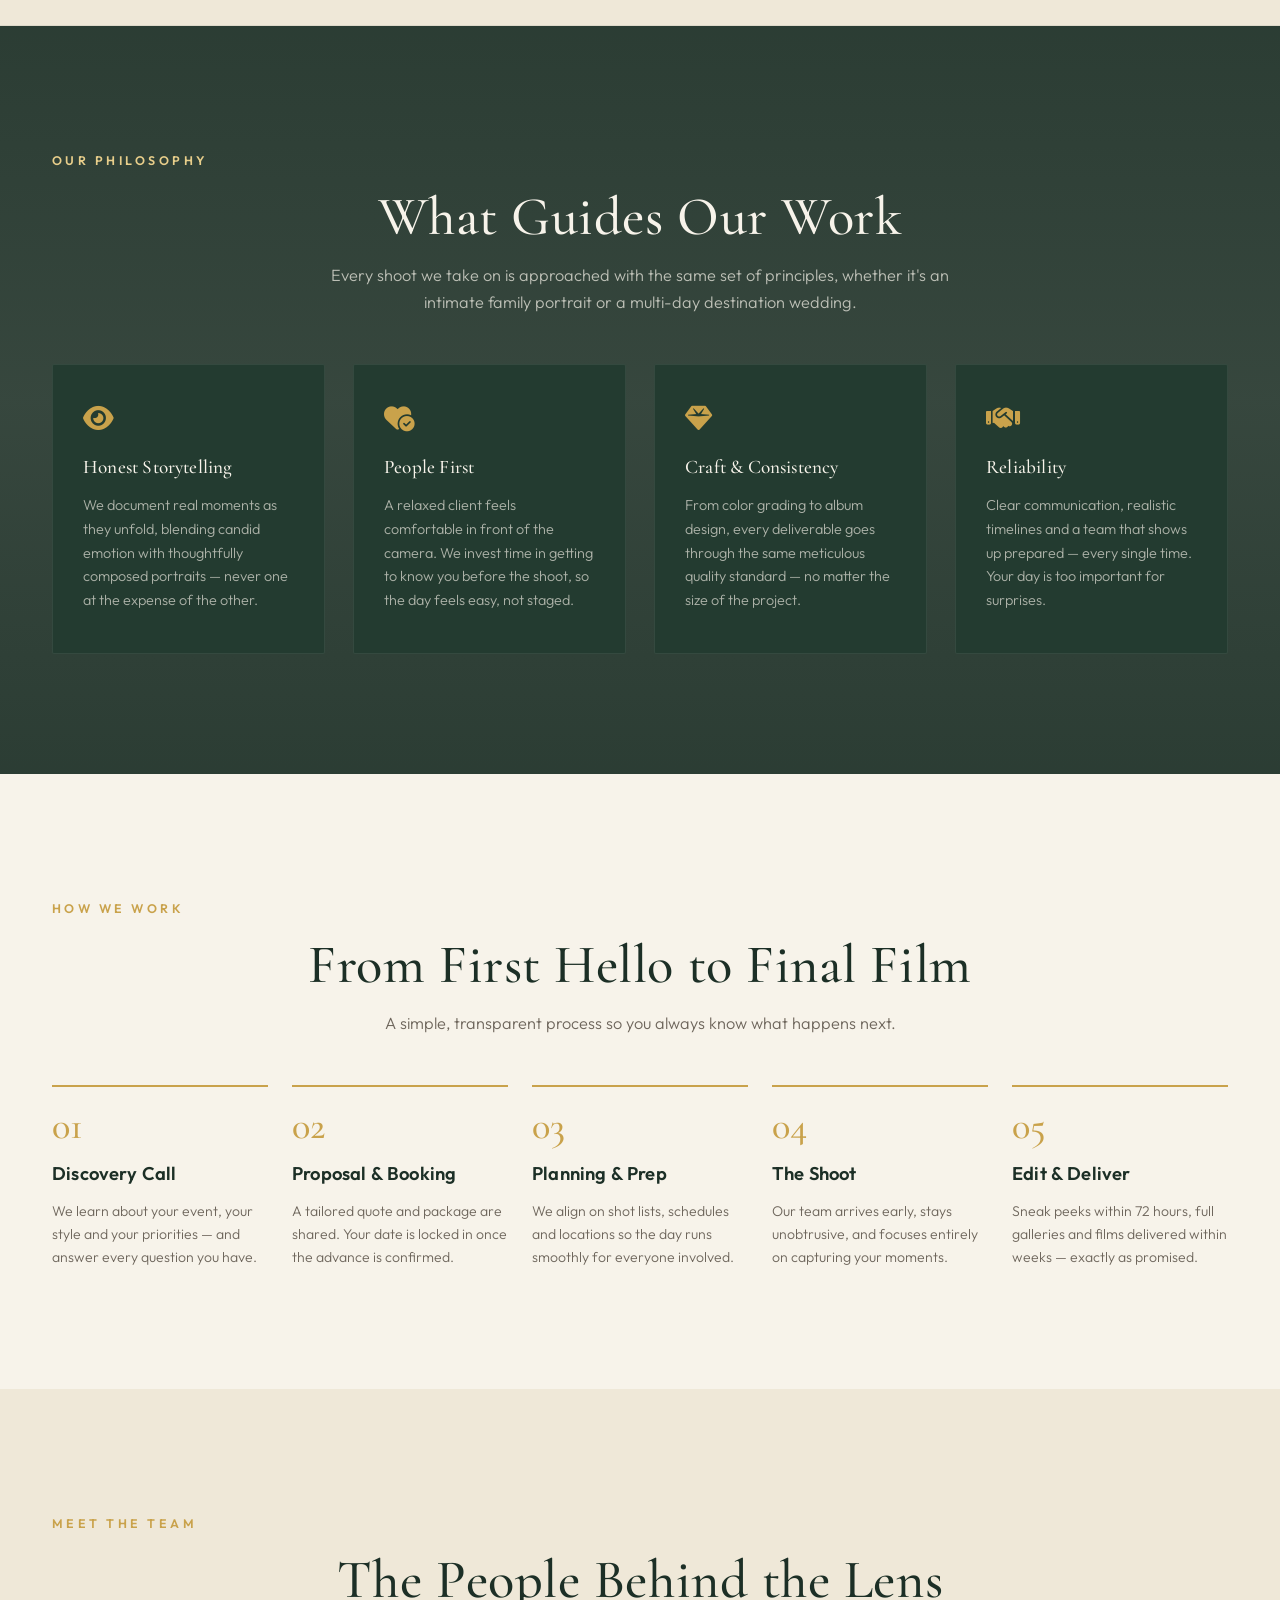
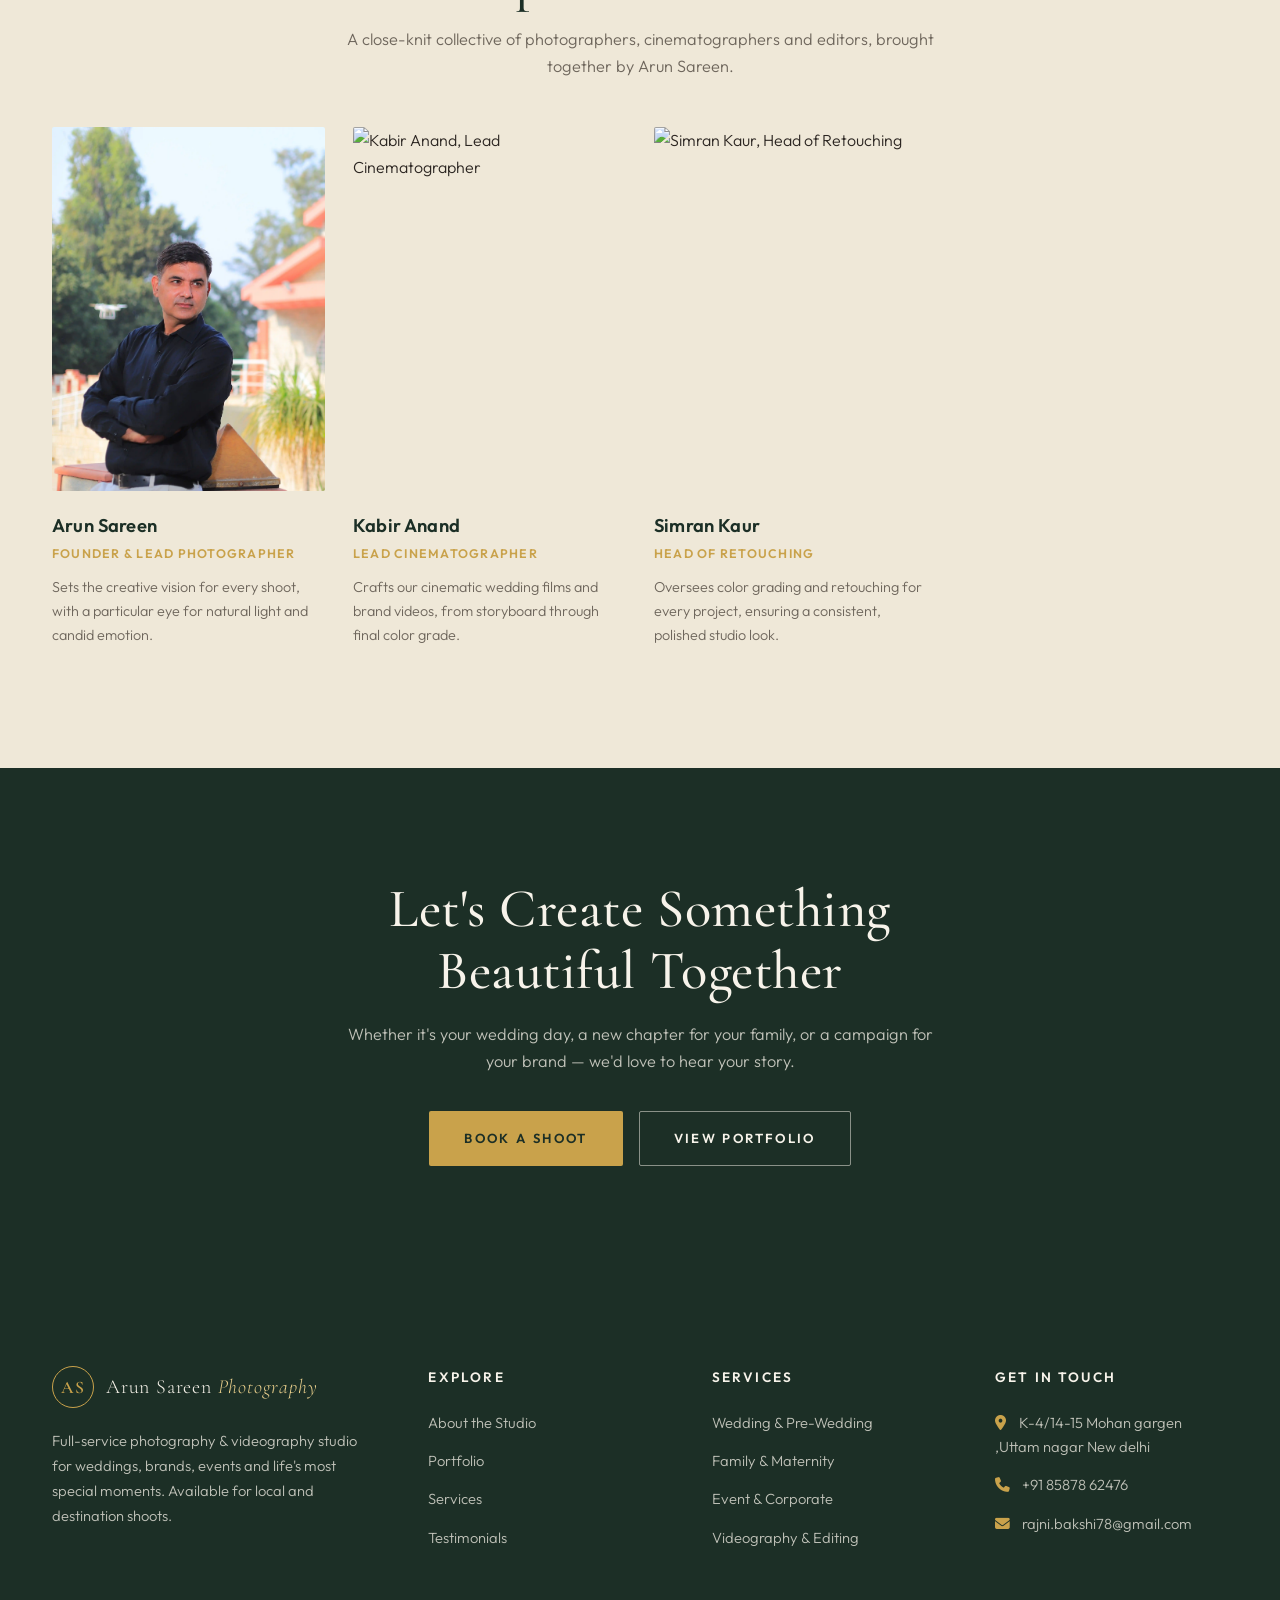
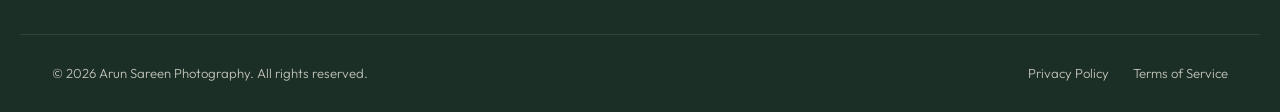
==== commit 49457183: "Update about.html" ====
--- a/about.html
+++ b/about.html
@@ -149,7 +149,7 @@
 <section class="about" id="story">
   <div class="container about-grid">
     <div class="about-media" data-aos>
-      <img src="images/hero-background 2.webp"loading="lazy" alt="Arun Sareen, founder photographer, working on location">
+      <img src="images/p8.webp"loading="lazy" alt="Arun Sareen, founder photographer, working on location">
       <div class="about-badge">
         <span class="badge-num">30+</span>
         <span class="badge-label">Years of<br>Storytelling</span>
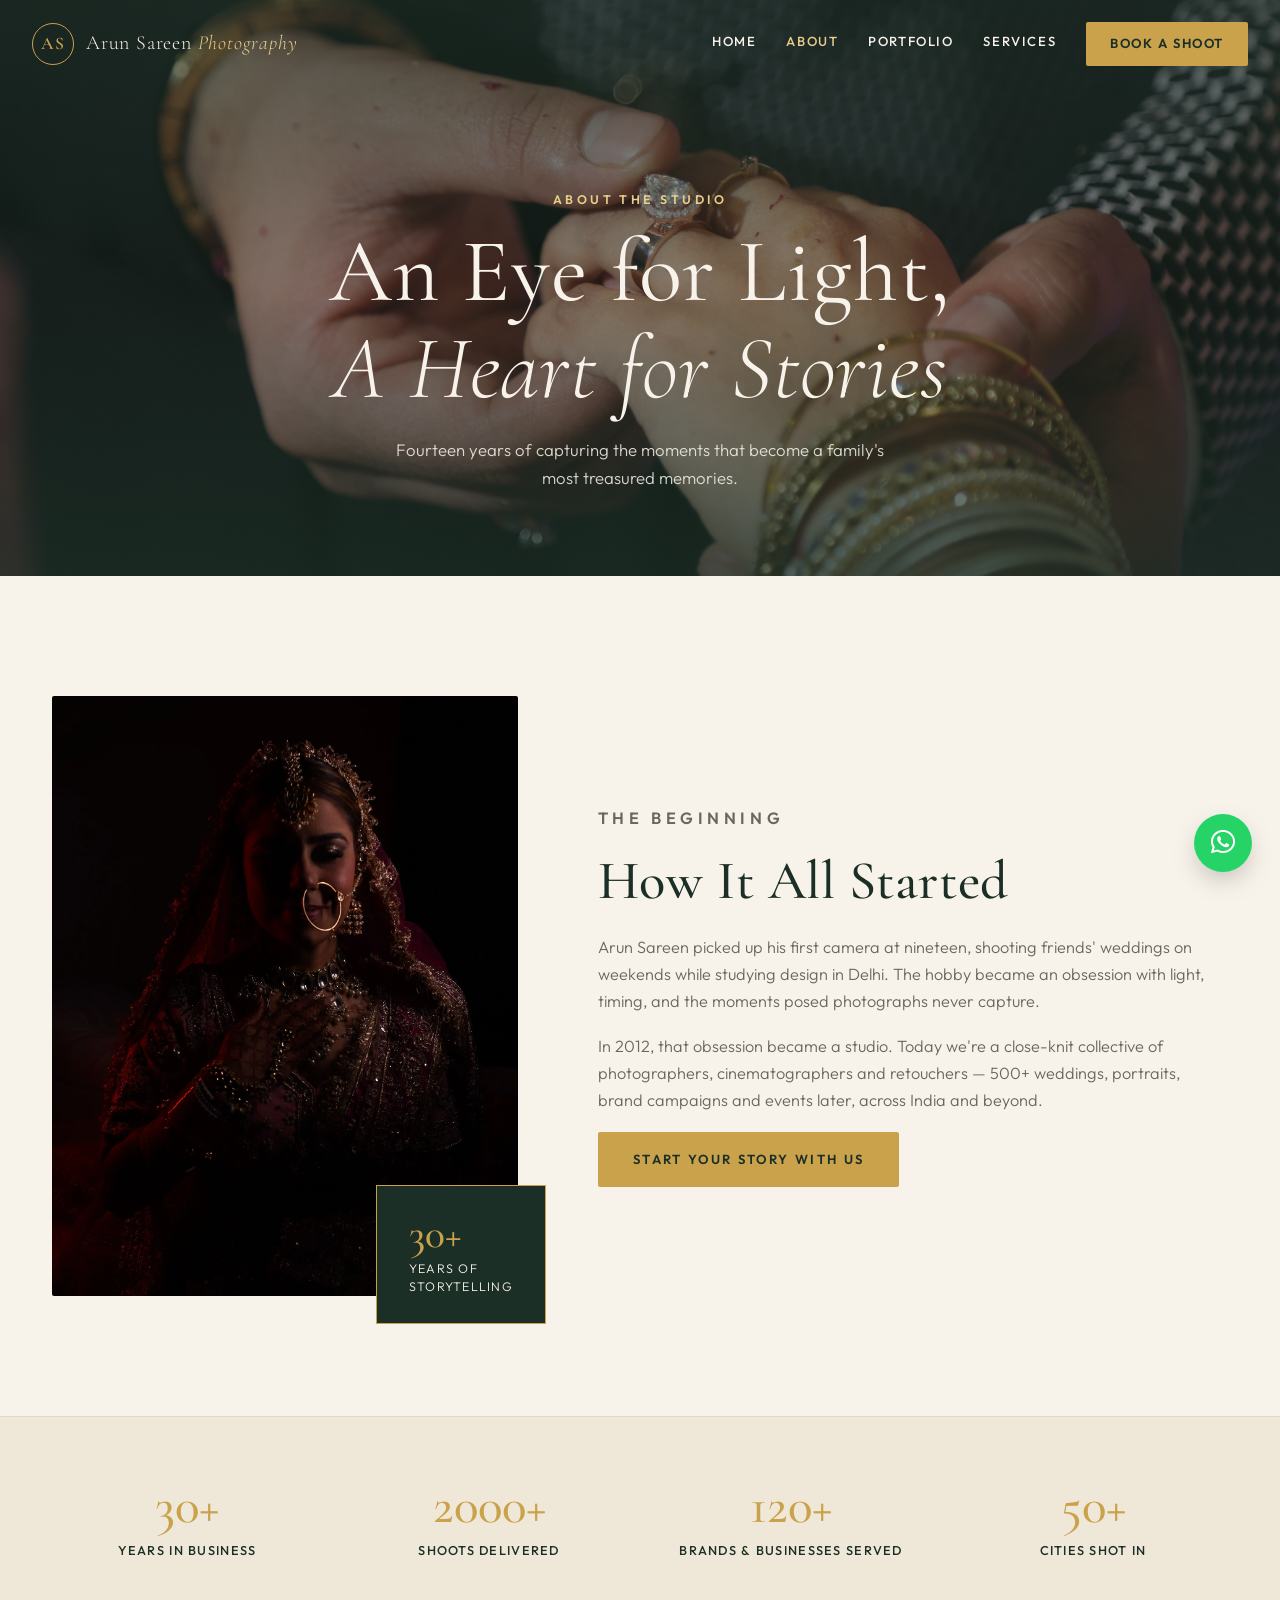
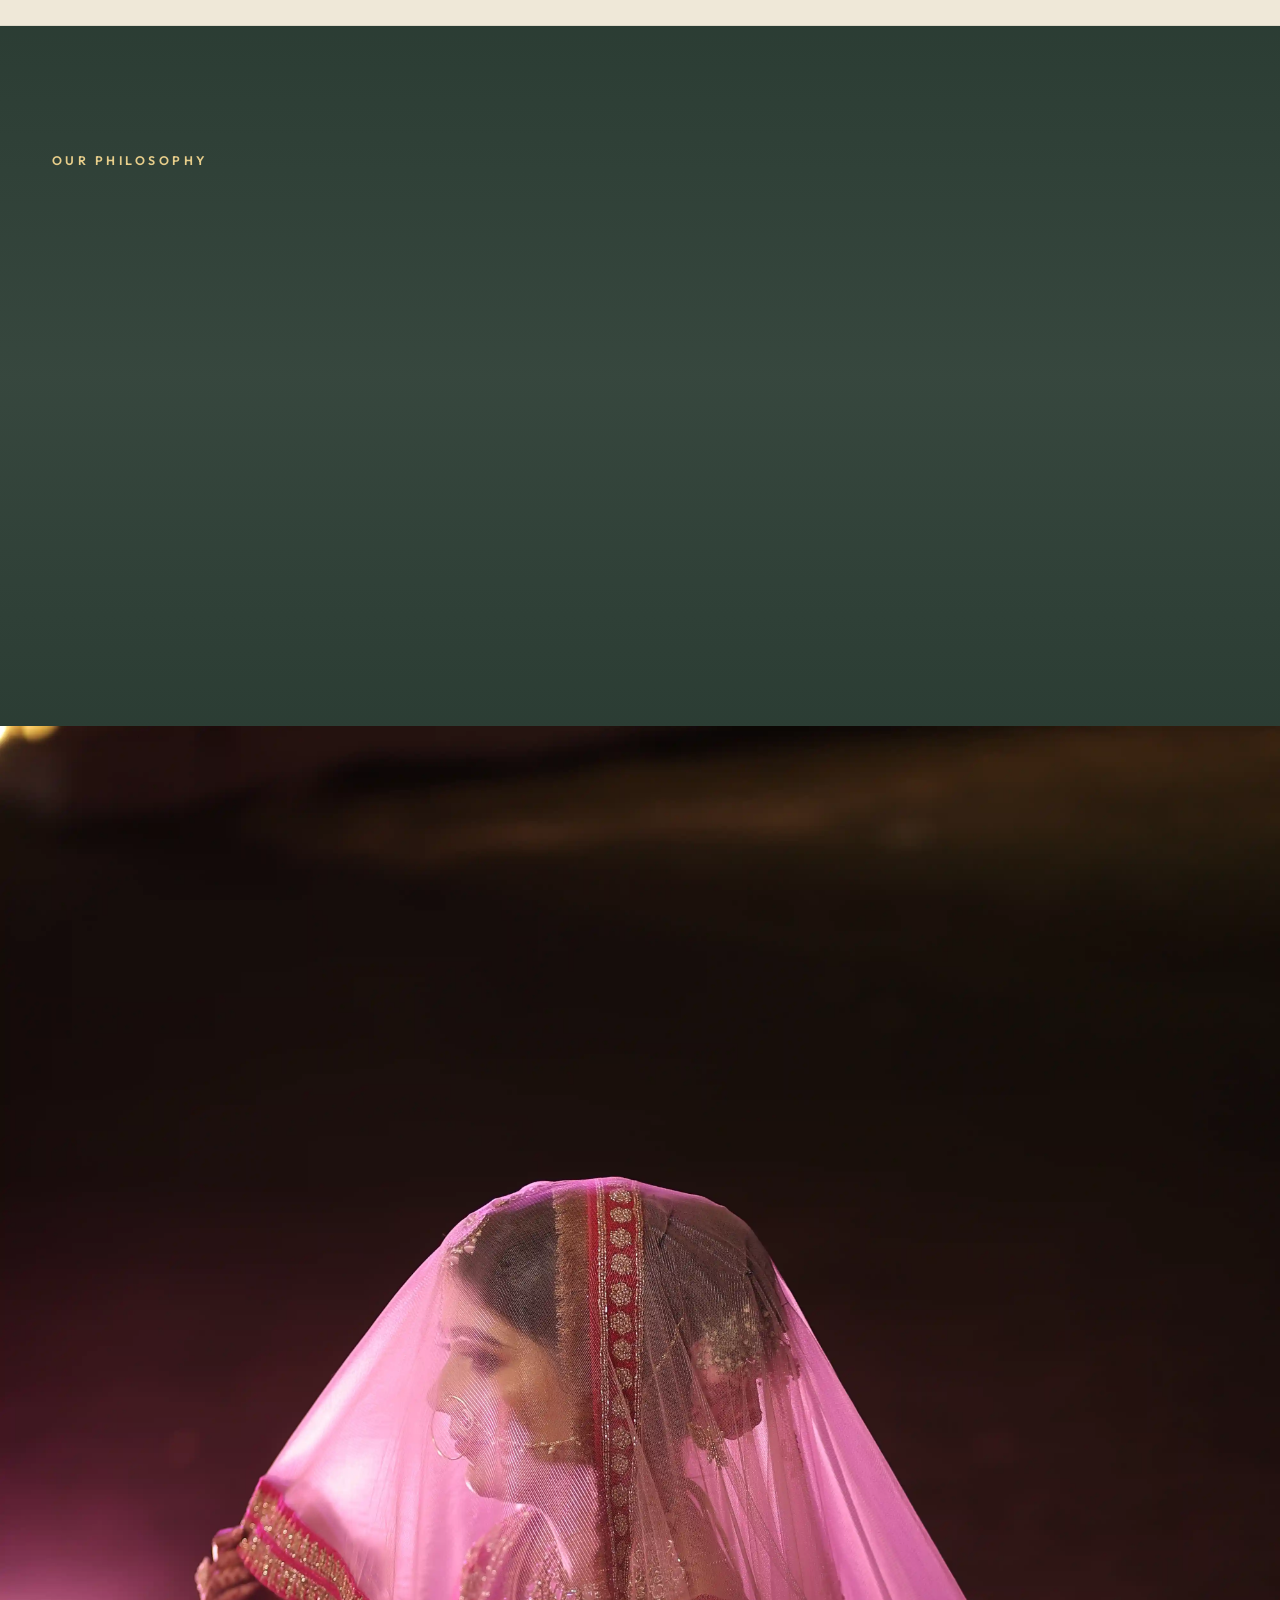
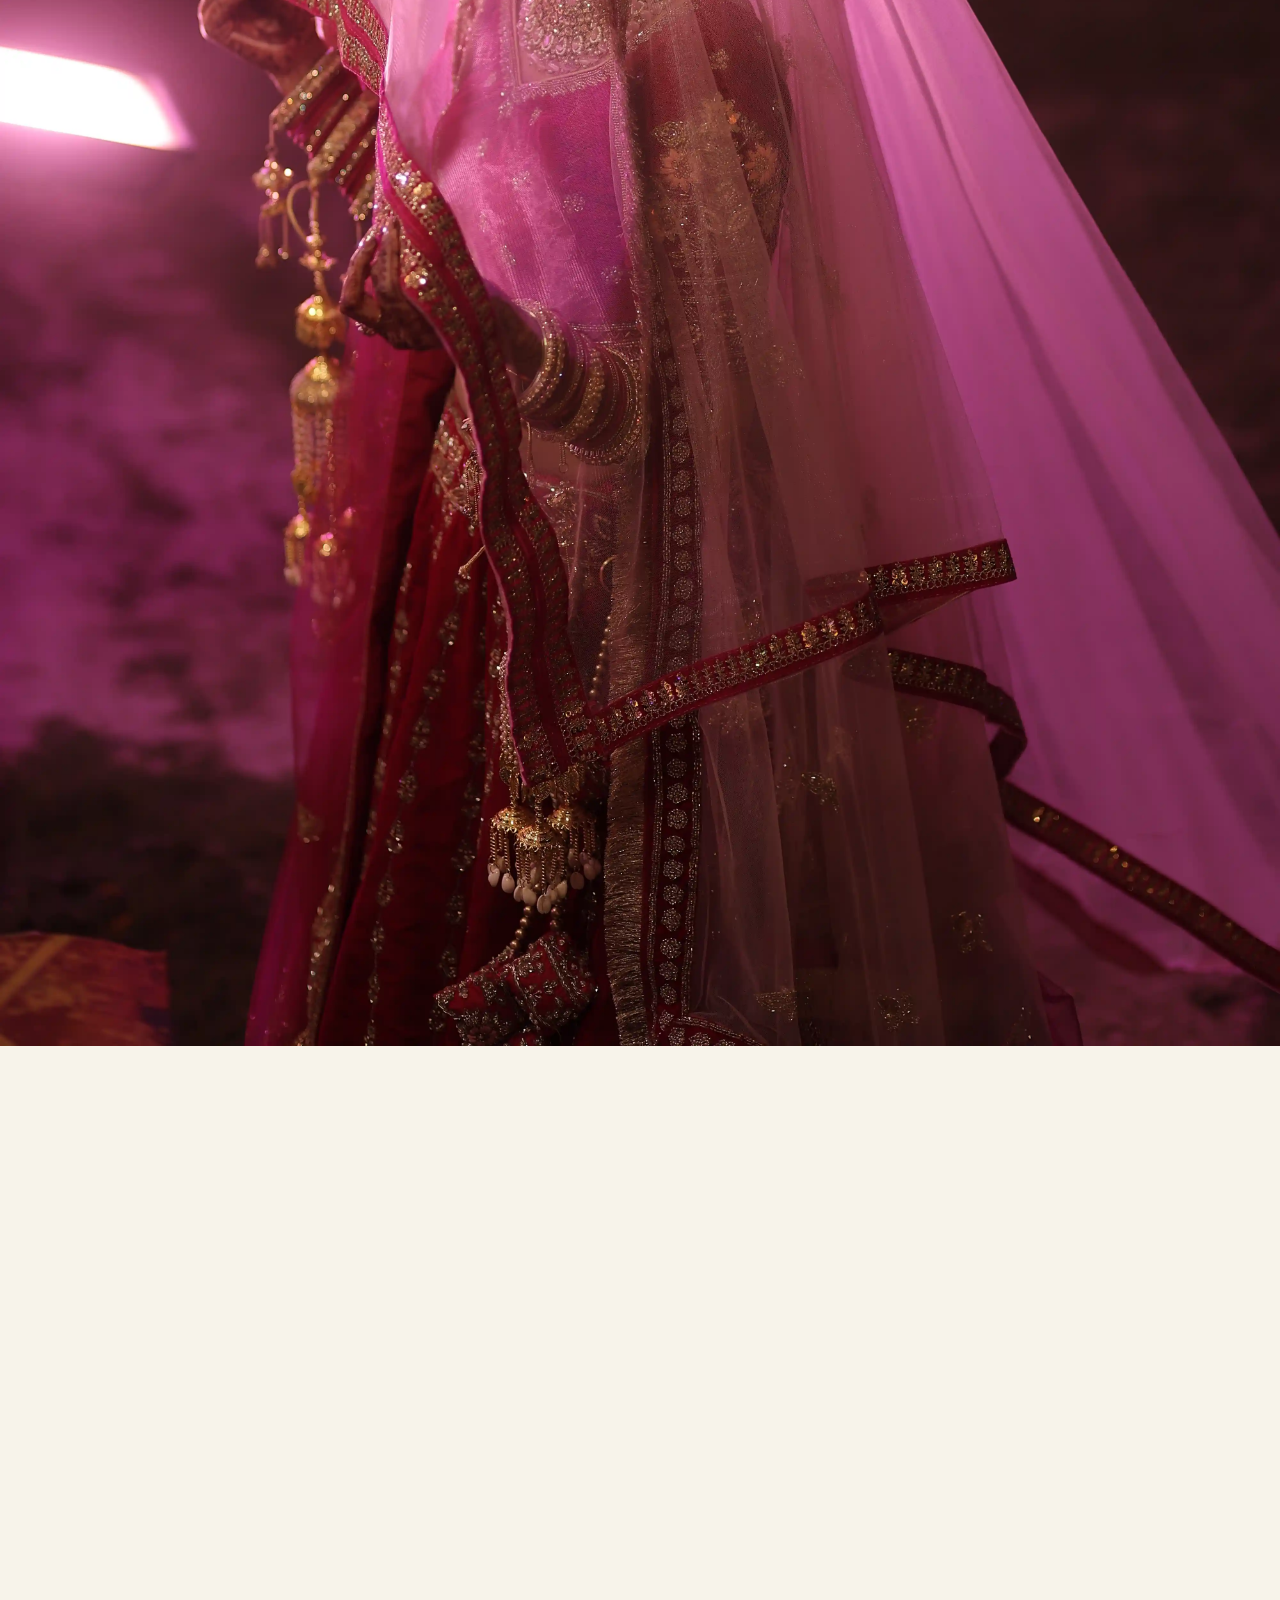
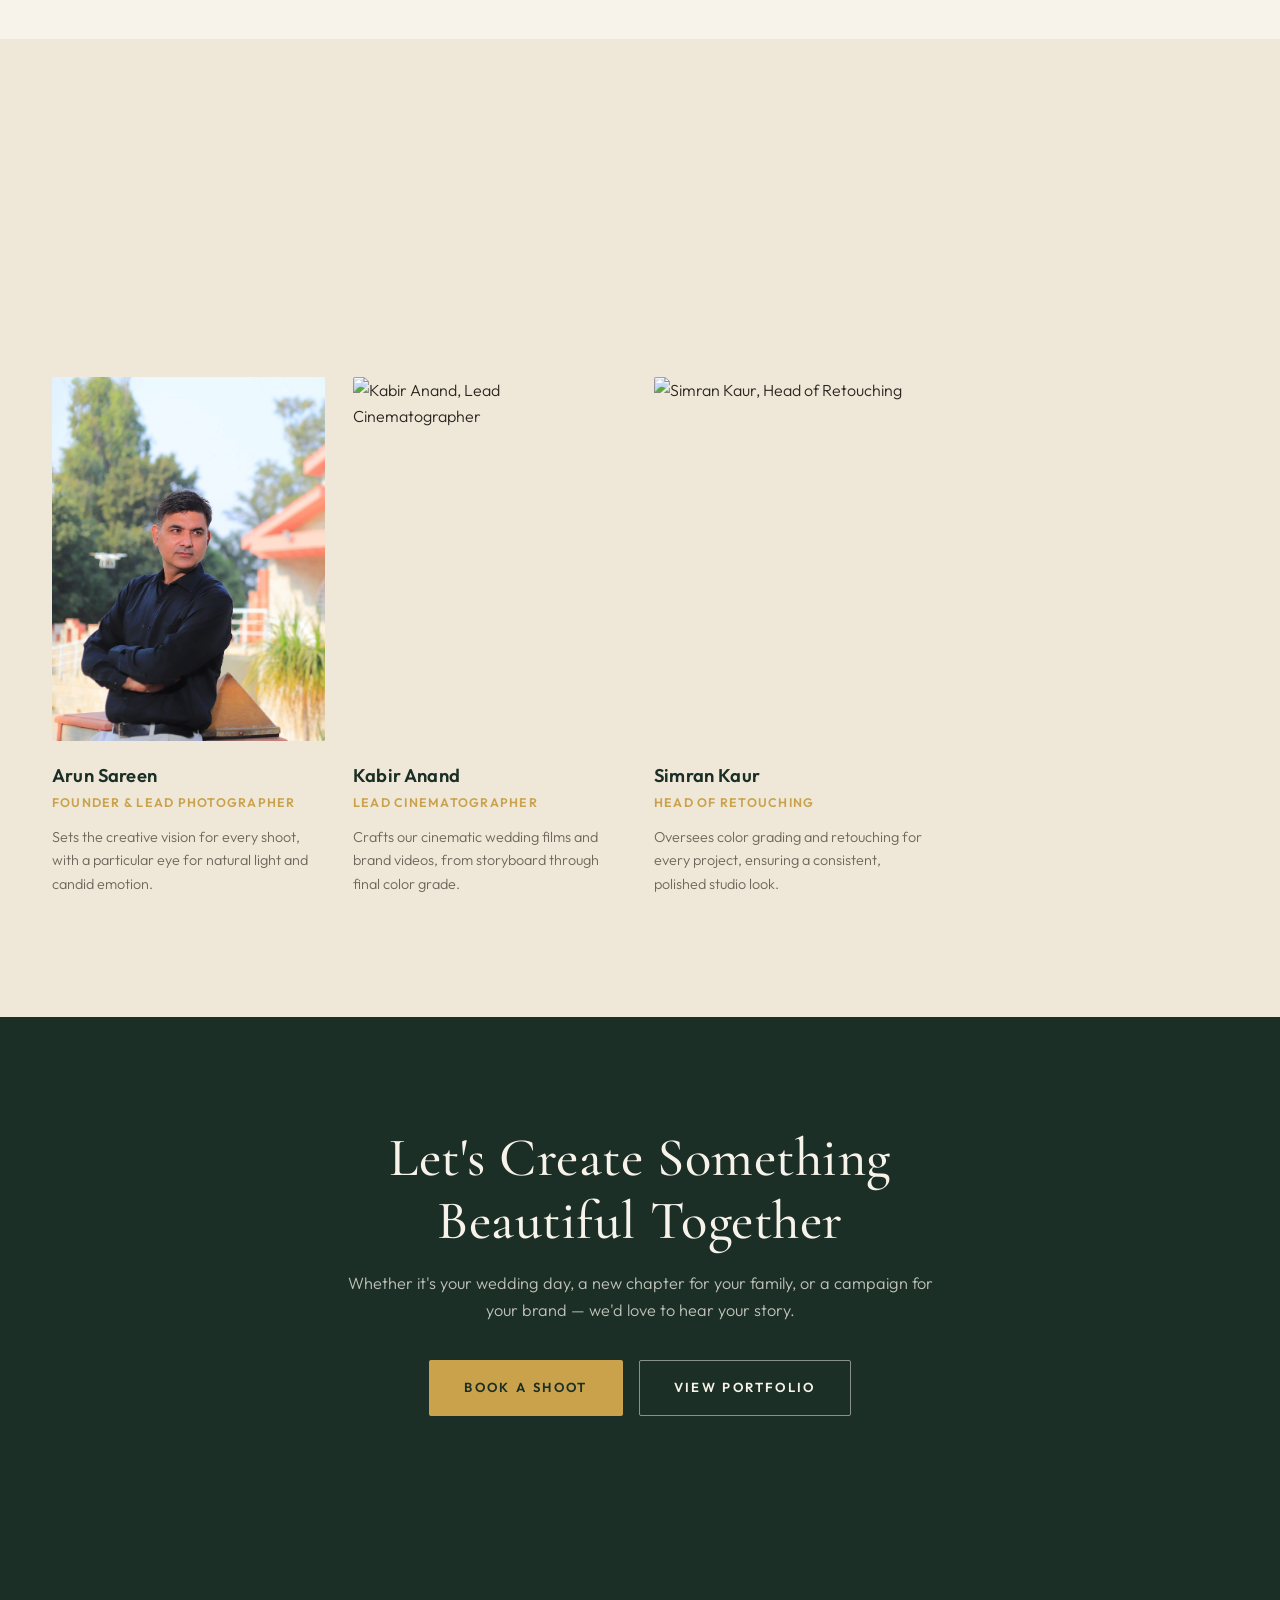
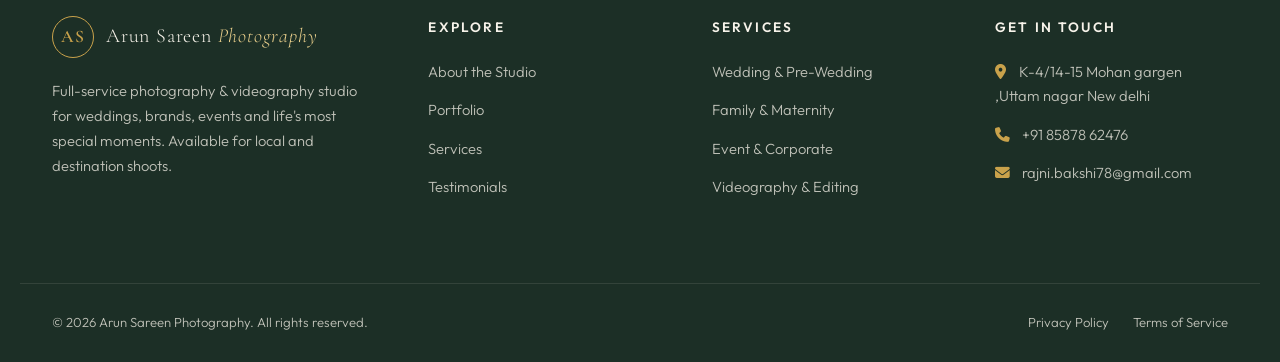
==== commit 5767b332: "Update about.html" ====
--- a/about.html
+++ b/about.html
@@ -131,6 +131,7 @@
   </div>
 </header>
 
+<div class="nav-overlay" id="navOverlay"></div>
 <!-- ================= PAGE HERO ================= -->
 <section class="page-hero">
   <div class="page-hero-media">
@@ -149,7 +150,7 @@
 <section class="about" id="story">
   <div class="container about-grid">
     <div class="about-media" data-aos>
-      <img src="images/p8.webp"loading="lazy" alt="Arun Sareen, founder photographer, working on location">
+      <img src="images/p11.webp" loading="lazy" alt="Arun Sareen, founder photographer, working on location">
       <div class="about-badge">
         <span class="badge-num">30+</span>
         <span class="badge-label">Years of<br>Storytelling</span>
@@ -158,14 +159,12 @@
     <div class="about-copy" data-aos>
       <p class="eyebrow">The Beginning</p>
       <h2>How It All Started</h2>
-      <p>Arun Sareen picked up his first camera at nineteen, photographing friends' weddings on weekends while studying design in Delhi. What began as a hobby quickly became an obsession with light, timing and the quiet, unscripted moments that posed photographs never capture.</p>
-      <p>In 2012, Arun Sareen Photography opened its doors as a one-person studio with a single mission: to document real emotion, beautifully. Today, the studio has grown into a close-knit collective of photographers, cinematographers, retouchers and stylists — but that founding mission hasn't changed.</p>
-      <p>We've since photographed over 500 weddings, portraits, brand campaigns and events across India and internationally, building a style that blends documentary honesty with cinematic, editorial polish.</p>
+      <p>Arun Sareen picked up his first camera at nineteen, shooting friends' weddings on weekends while studying design in Delhi. The hobby became an obsession with light, timing, and the moments posed photographs never capture.</p>
+      <p>In 2012, that obsession became a studio. Today we're a close-knit collective of photographers, cinematographers and retouchers — 500+ weddings, portraits, brand campaigns and events later, across India and beyond.</p>
       <a href="index.html#contact" class="btn btn-gold">Start Your Story With Us</a>
     </div>
   </div>
 </section>
-
 <!-- ================= STATS STRIP ================= -->
 <section class="stats-strip">
   <div class="container stats-grid">
@@ -201,25 +200,30 @@
       <div class="value-card" data-aos>
         <i class="fa-solid fa-eye"></i>
         <h3>Honest Storytelling</h3>
-        <p>We document real moments as they unfold, blending candid emotion with thoughtfully composed portraits — never one at the expense of the other.</p>
+        <p>Real moments as they unfold — candid emotion, thoughtfully composed.</p>
       </div>
       <div class="value-card" data-aos>
         <i class="fa-solid fa-heart-circle-check"></i>
         <h3>People First</h3>
-        <p>A relaxed client feels comfortable in front of the camera. We invest time in getting to know you before the shoot, so the day feels easy, not staged.</p>
+        <p>A relaxed client feels comfortable on camera. We get to know you first.</p>
       </div>
       <div class="value-card" data-aos>
         <i class="fa-solid fa-gem"></i>
         <h3>Craft &amp; Consistency</h3>
-        <p>From color grading to album design, every deliverable goes through the same meticulous quality standard — no matter the size of the project.</p>
+        <p>Every deliverable meets the same meticulous standard, every time.</p>
       </div>
       <div class="value-card" data-aos>
         <i class="fa-solid fa-handshake"></i>
         <h3>Reliability</h3>
-        <p>Clear communication, realistic timelines and a team that shows up prepared — every single time. Your day is too important for surprises.</p>
-      </div>
-    </div>
-  </div>
+        <p>Clear communication, realistic timelines, a team that shows up prepared.</p>
+      </div>
+    </div>
+  </div>
+</section>
+
+<!-- ================= PROCESS BANNER ================= -->
+<section class="process-banner">
+  <img src="images/p7.webp" loading="lazy" alt="The team at work during a wedding reception">
 </section>
 
 <!-- ================= PROCESS / HOW WE WORK ================= -->
@@ -233,27 +237,27 @@
       <div class="process-step" data-aos>
         <span class="step-num">01</span>
         <h4>Discovery Call</h4>
-        <p>We learn about your event, your style and your priorities — and answer every question you have.</p>
+        <p>We learn your story, your style, your priorities.</p>
       </div>
       <div class="process-step" data-aos>
         <span class="step-num">02</span>
         <h4>Proposal &amp; Booking</h4>
-        <p>A tailored quote and package are shared. Your date is locked in once the advance is confirmed.</p>
+        <p>A tailored quote, and your date locked in.</p>
       </div>
       <div class="process-step" data-aos>
         <span class="step-num">03</span>
         <h4>Planning &amp; Prep</h4>
-        <p>We align on shot lists, schedules and locations so the day runs smoothly for everyone involved.</p>
+        <p>Shot lists, schedules and locations, aligned in advance.</p>
       </div>
       <div class="process-step" data-aos>
         <span class="step-num">04</span>
         <h4>The Shoot</h4>
-        <p>Our team arrives early, stays unobtrusive, and focuses entirely on capturing your moments.</p>
+        <p>Unobtrusive, present, focused entirely on your moments.</p>
       </div>
       <div class="process-step" data-aos>
         <span class="step-num">05</span>
         <h4>Edit &amp; Deliver</h4>
-        <p>Sneak peeks within 72 hours, full galleries and films delivered within weeks — exactly as promised.</p>
+        <p>Sneak peeks in 72 hours. Full galleries within weeks.</p>
       </div>
     </div>
   </div>
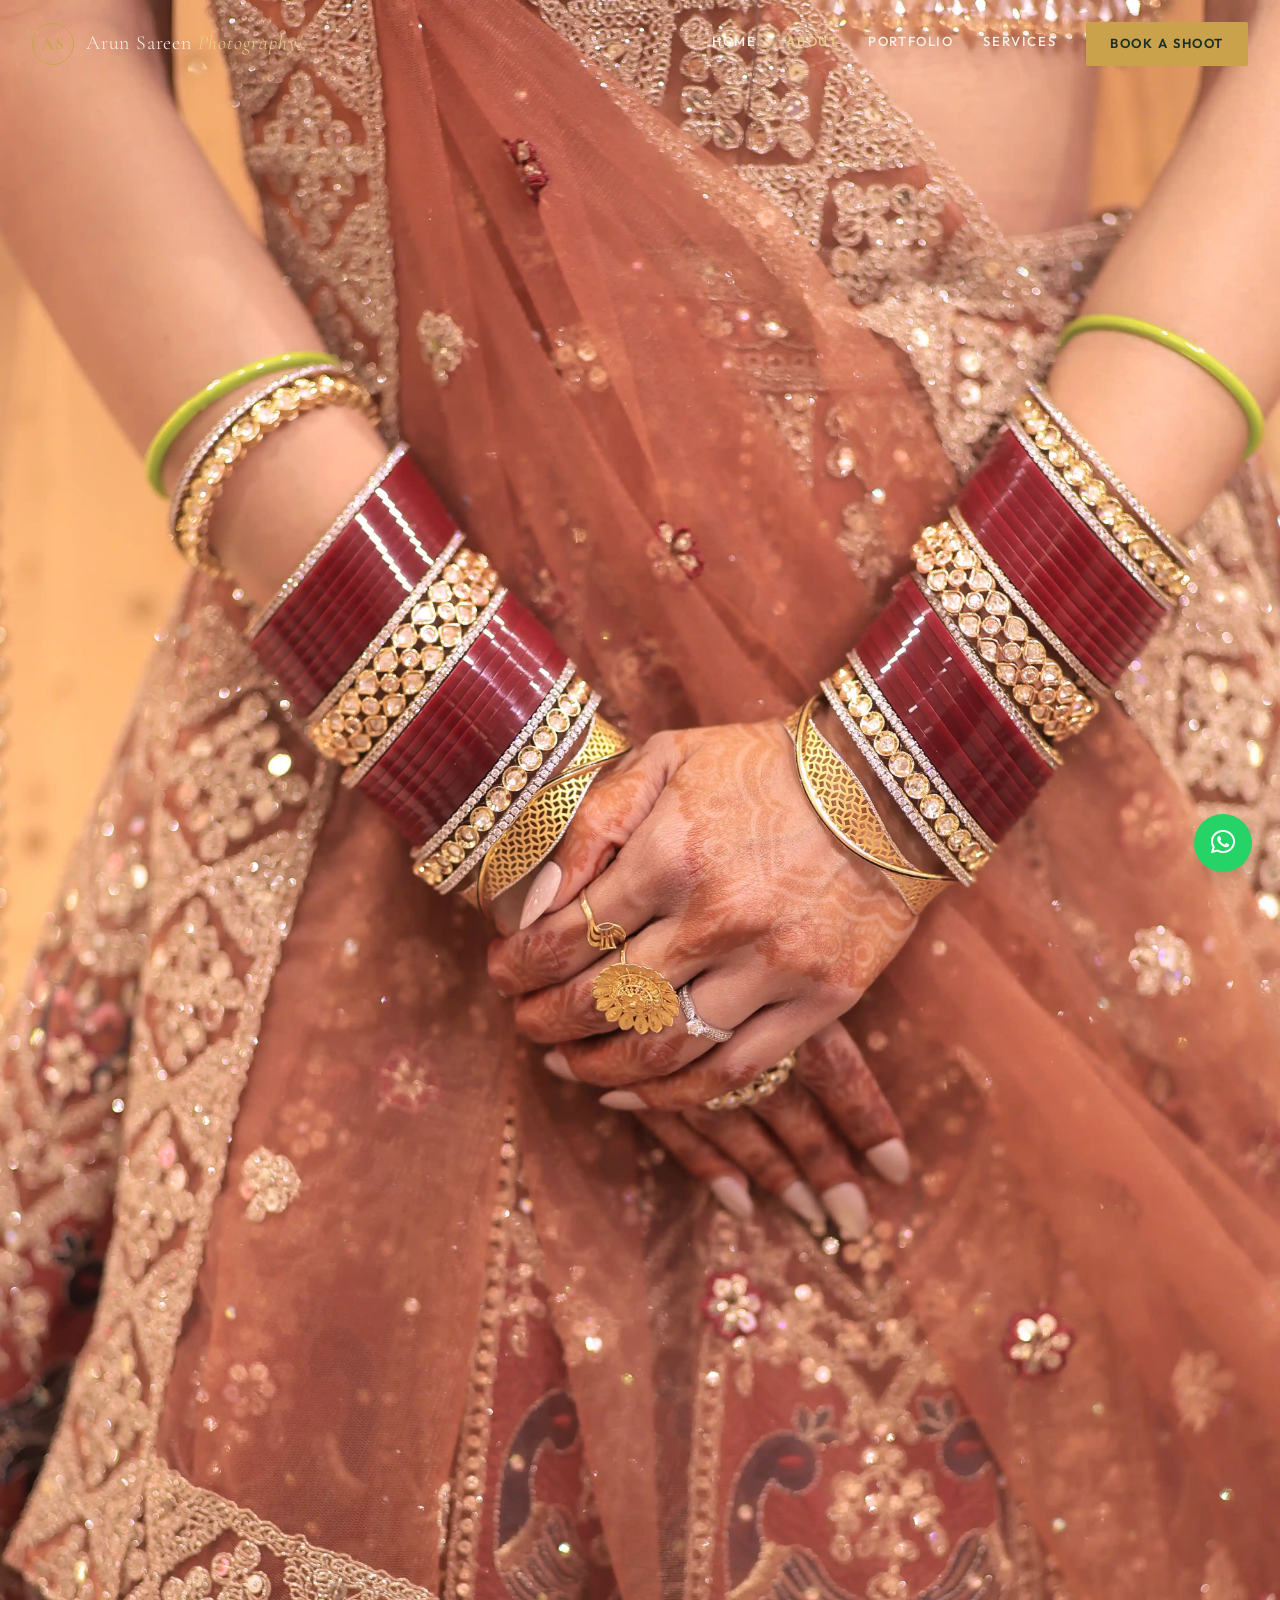
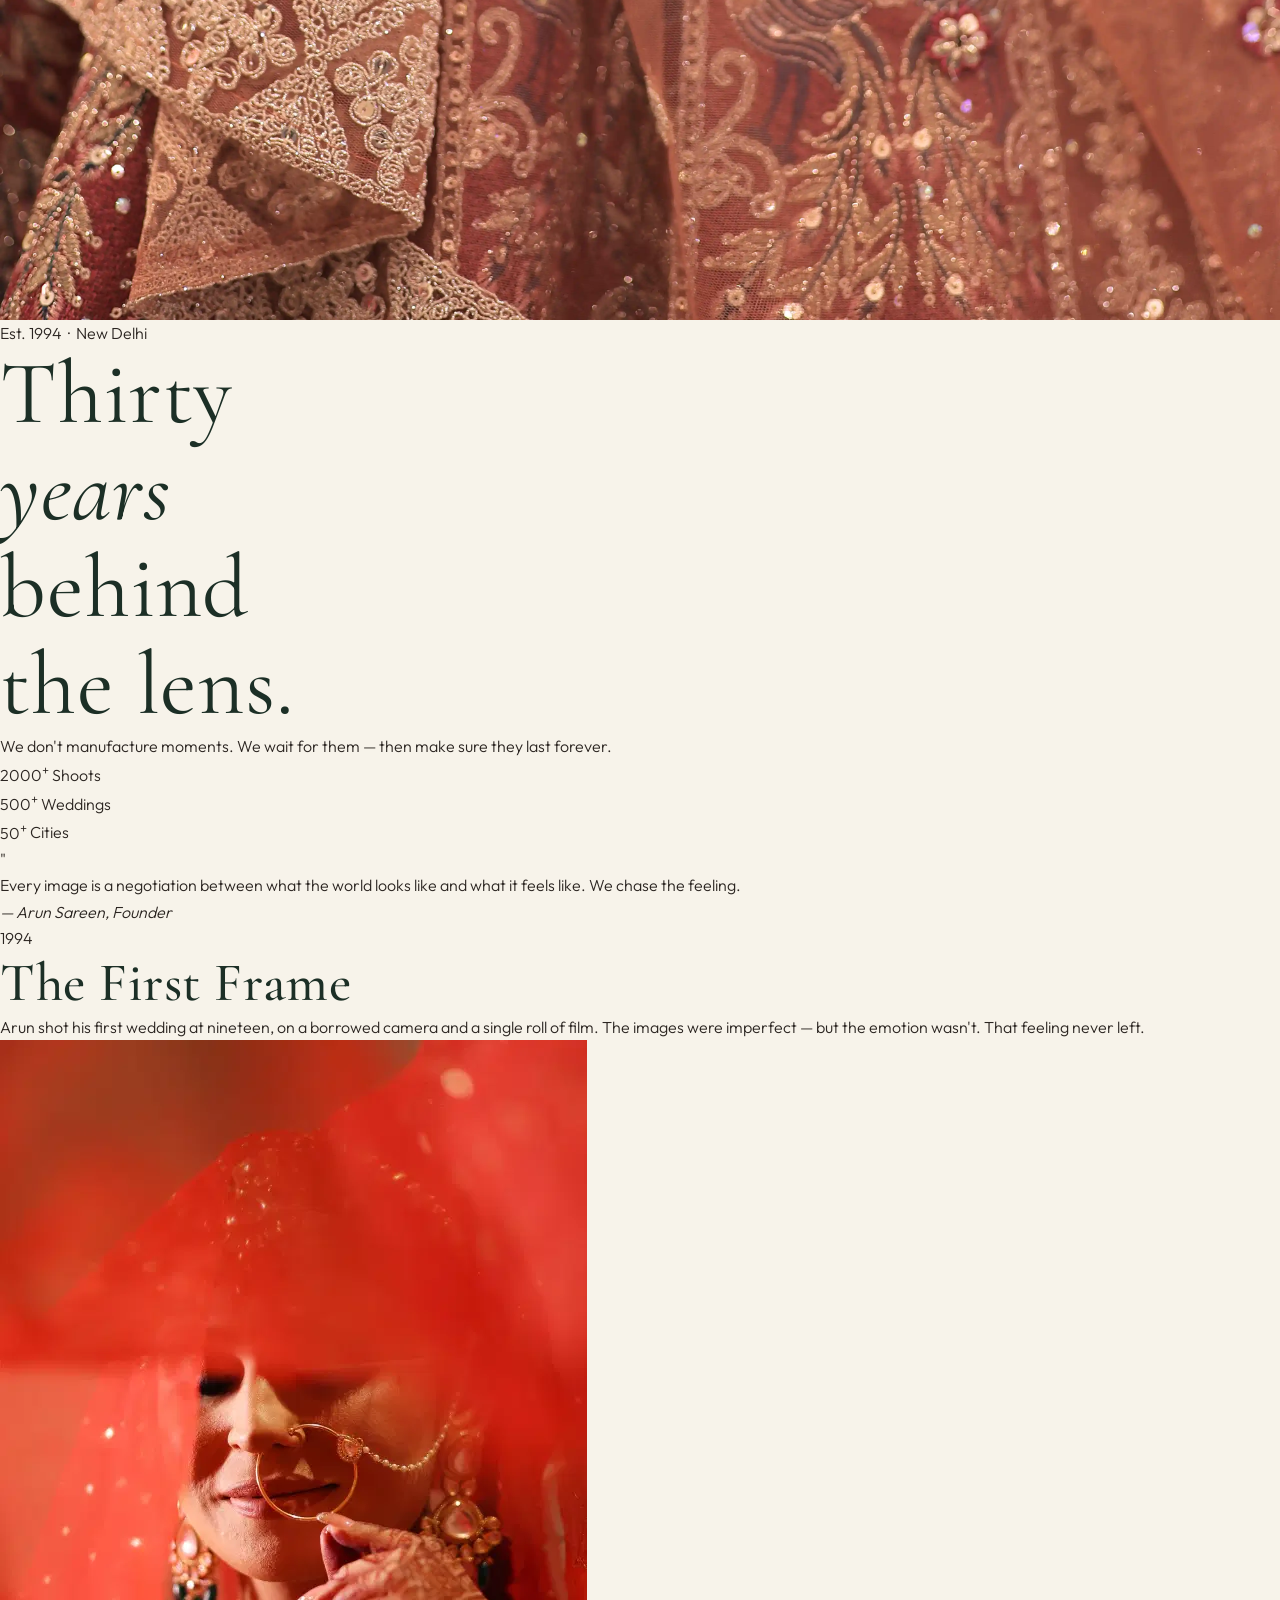
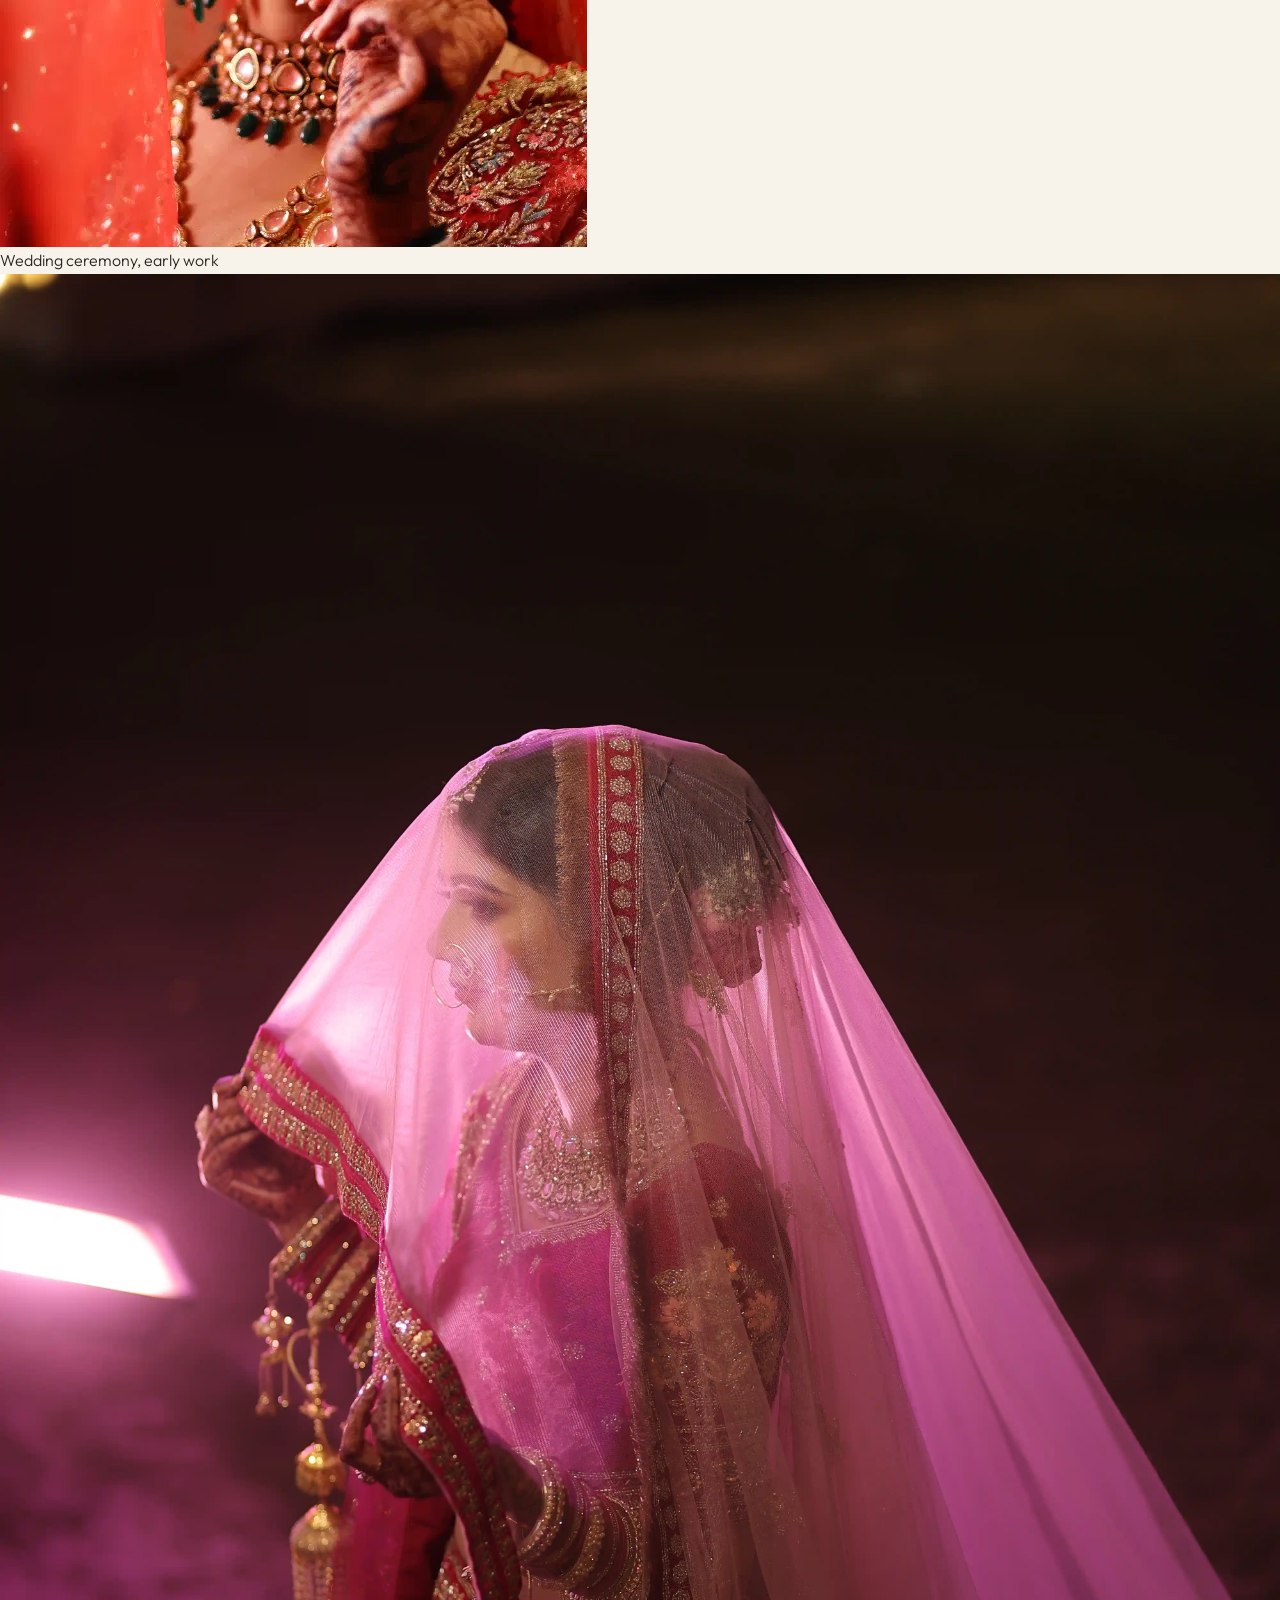
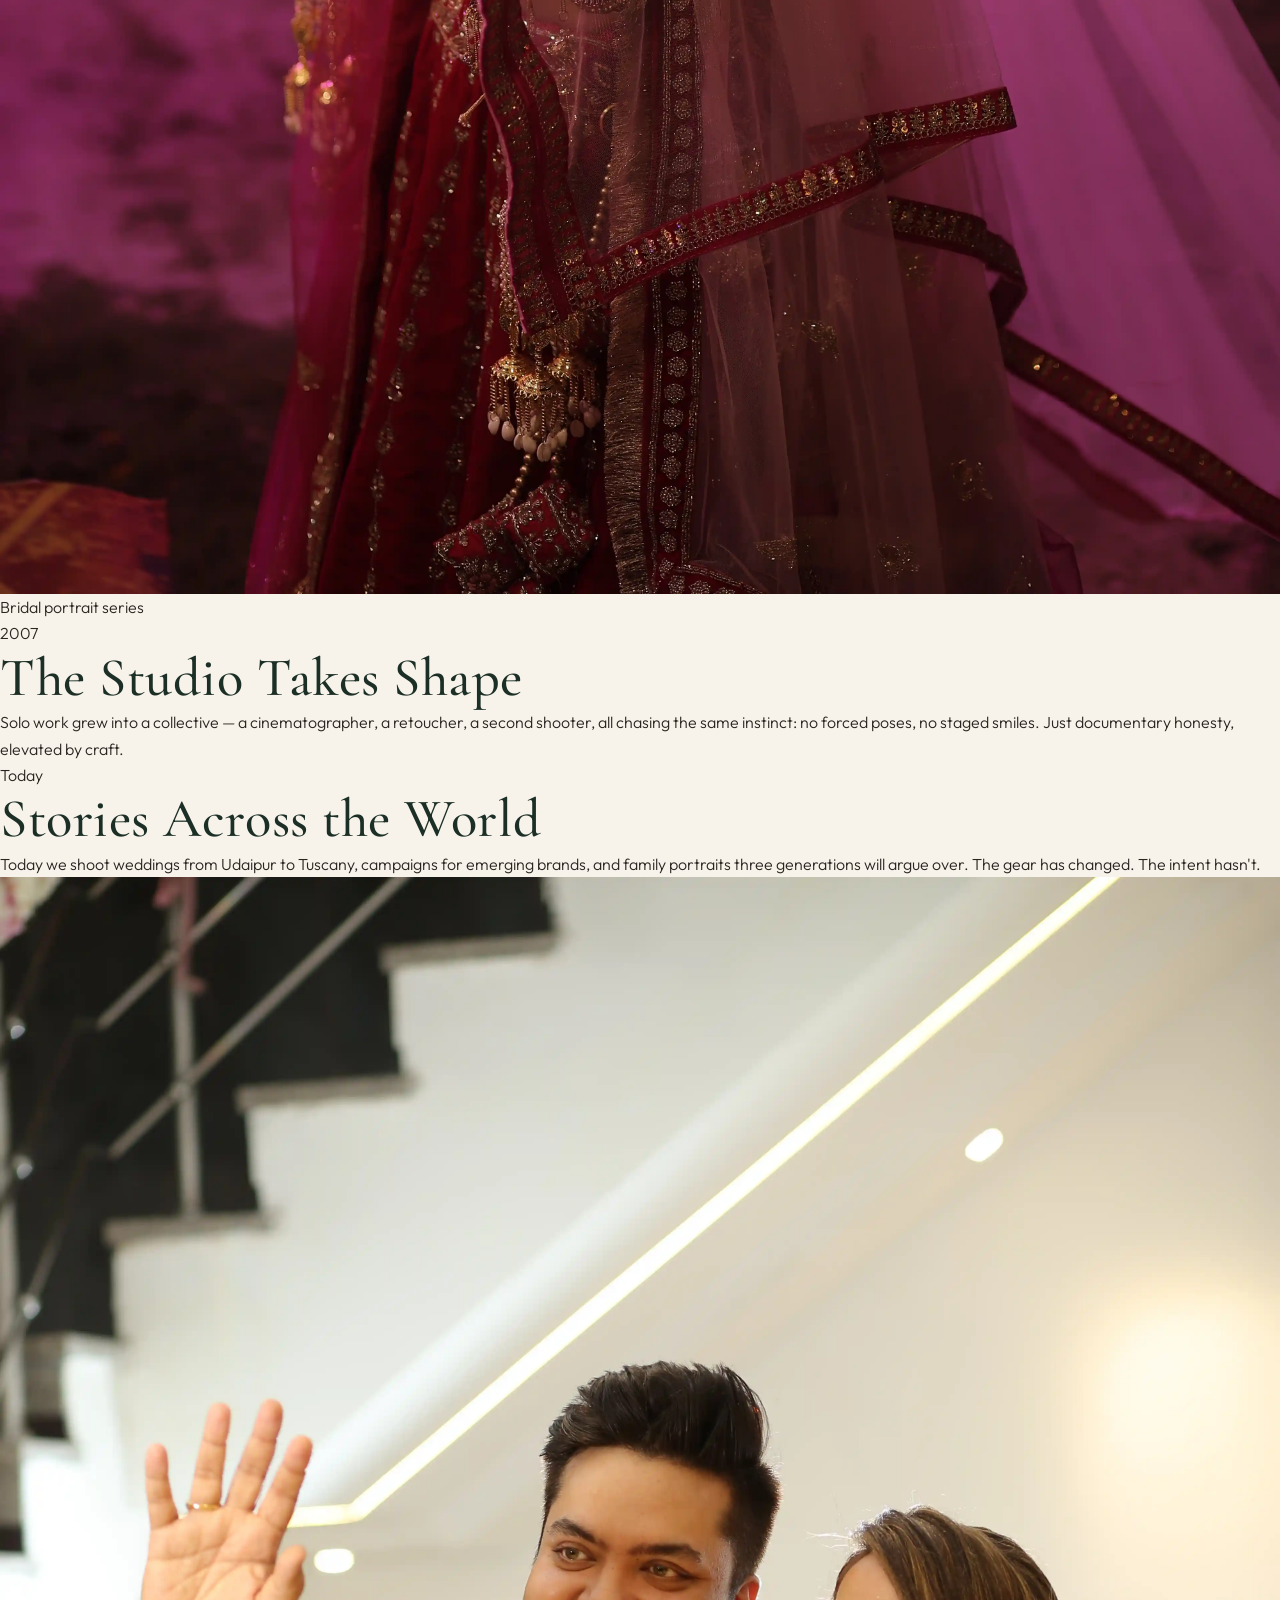
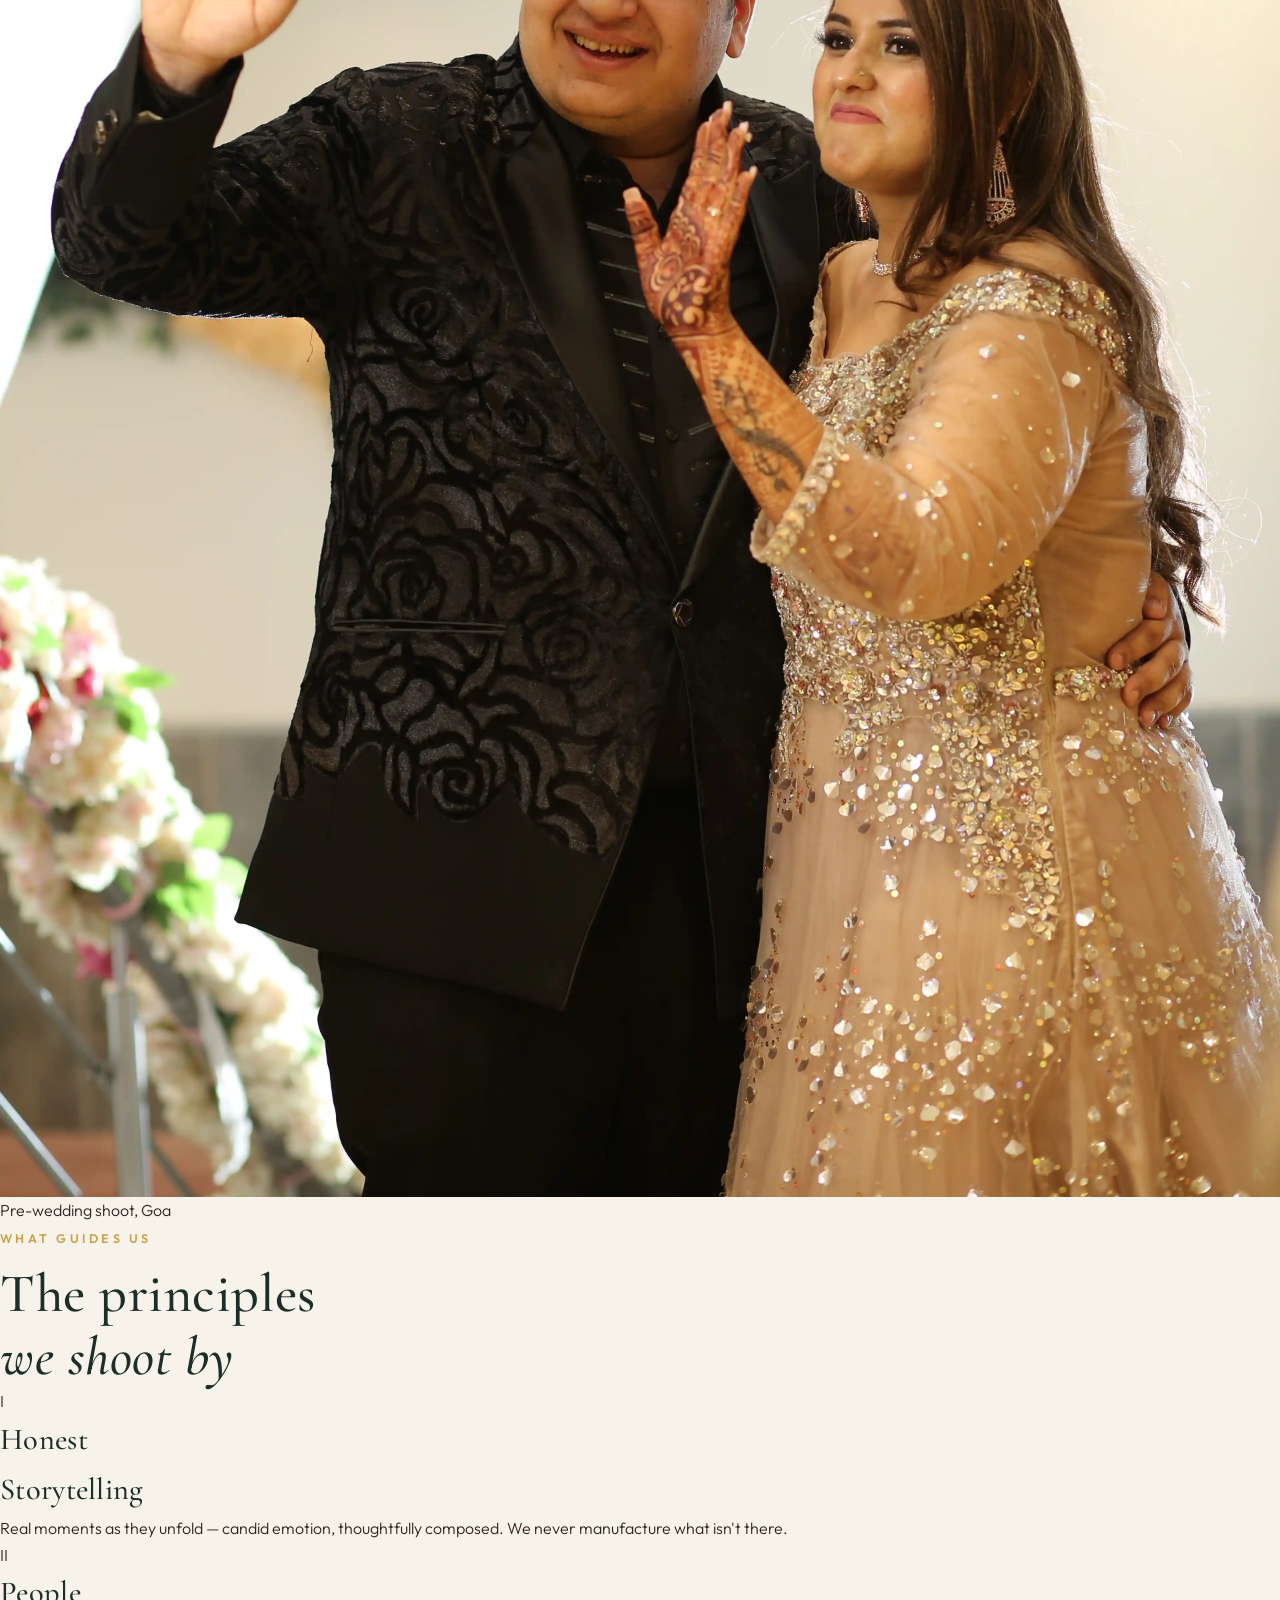
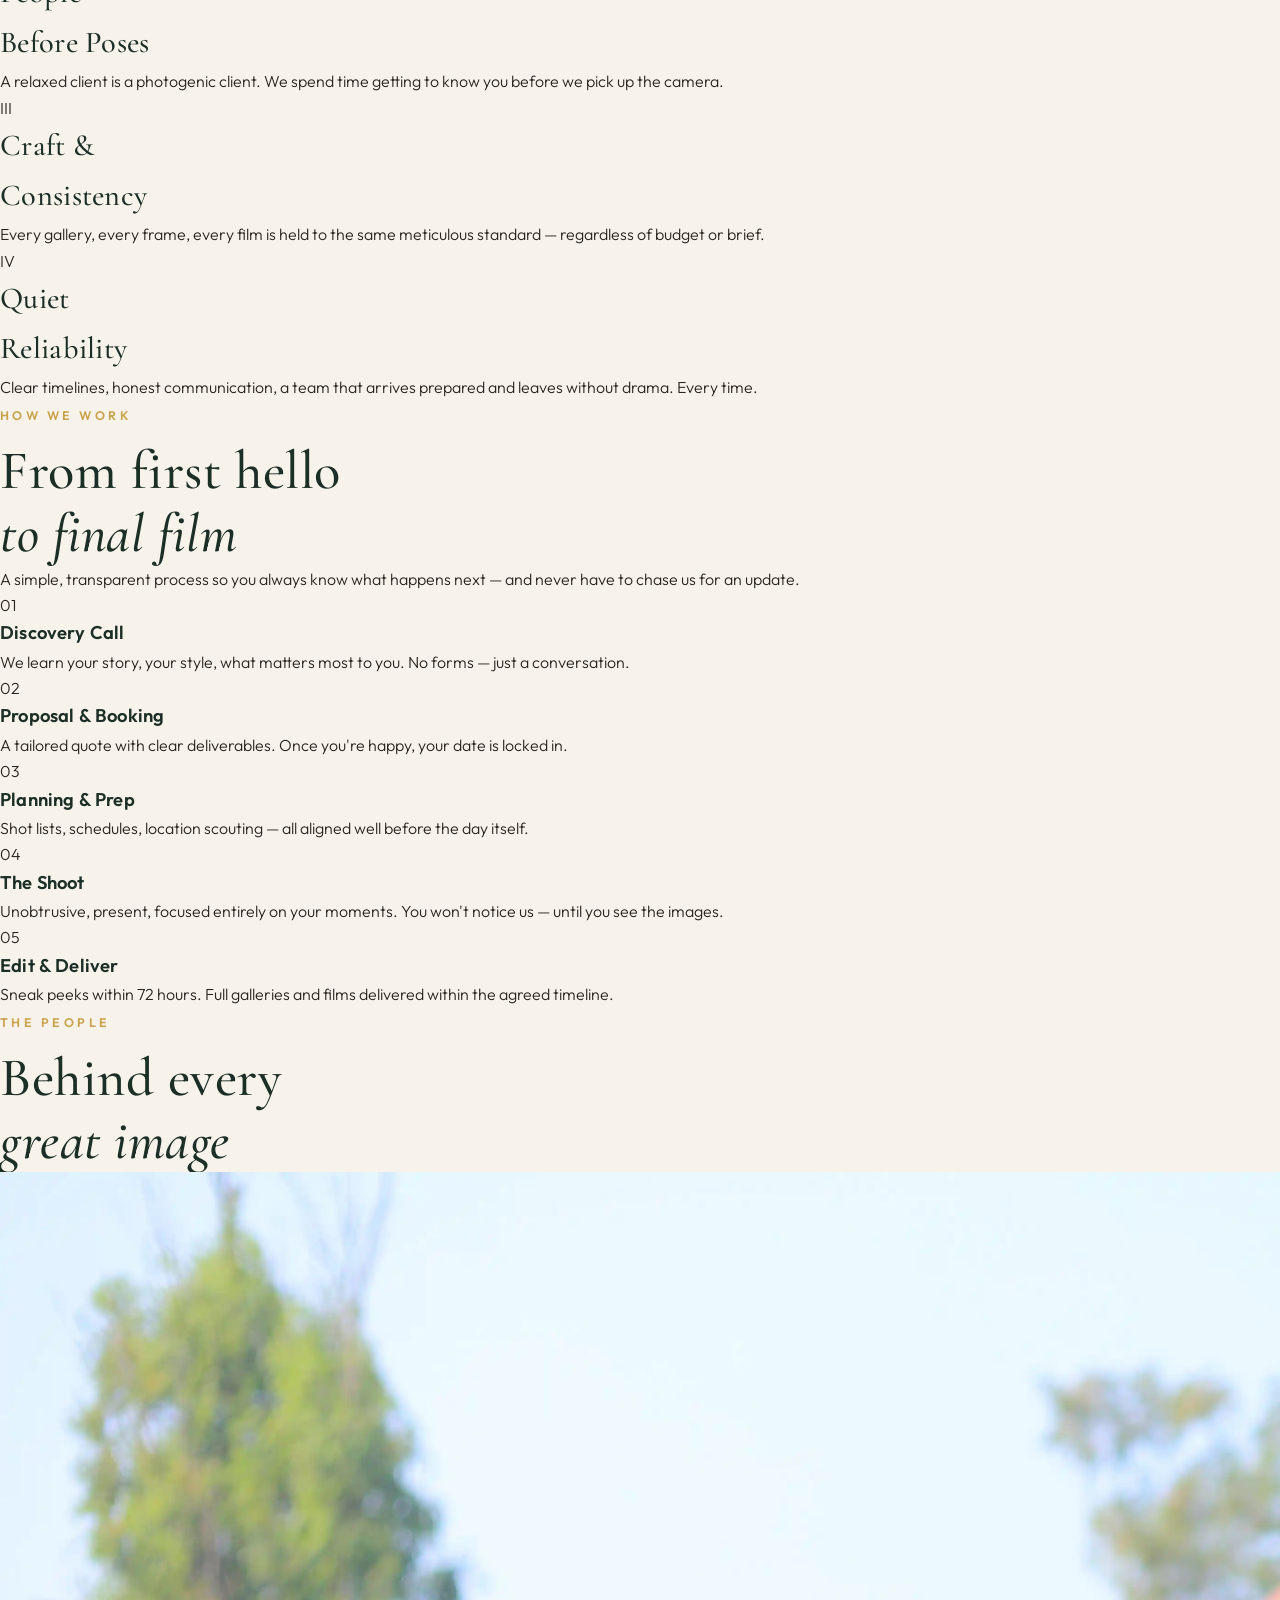
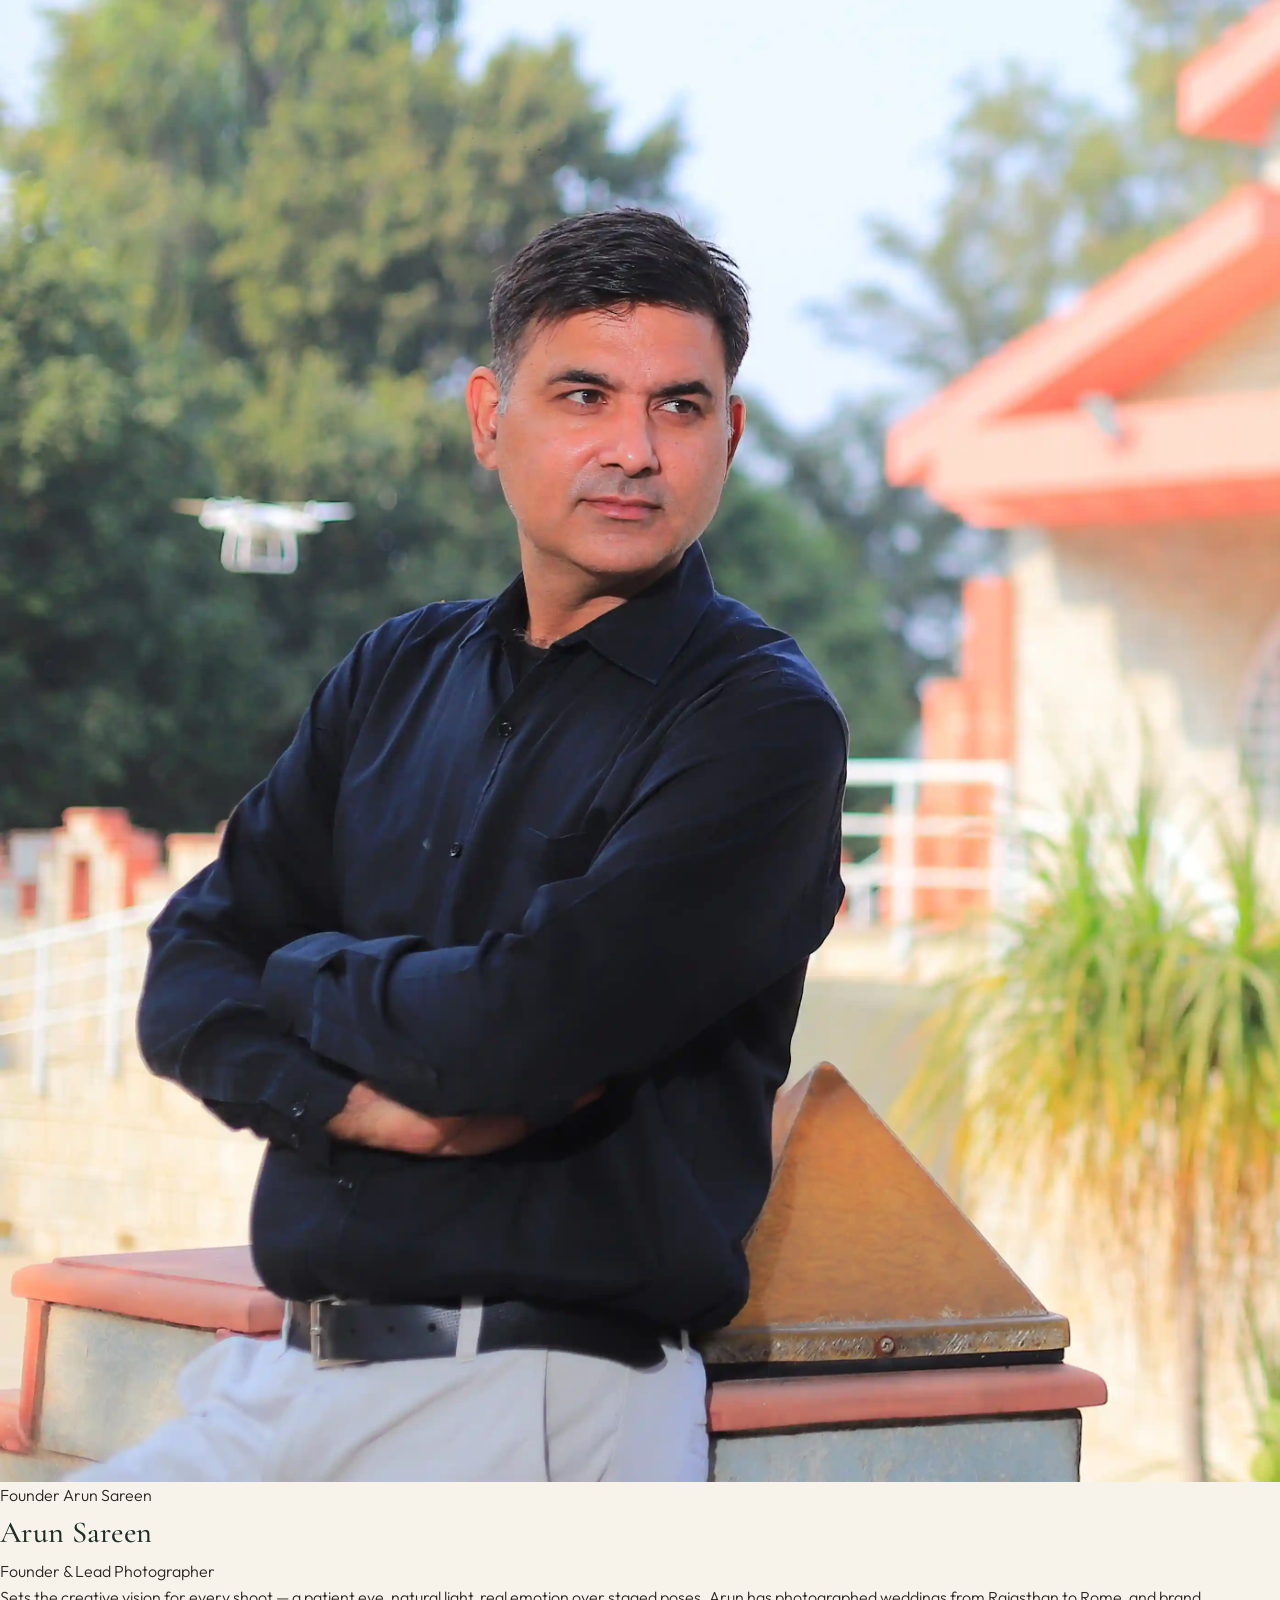
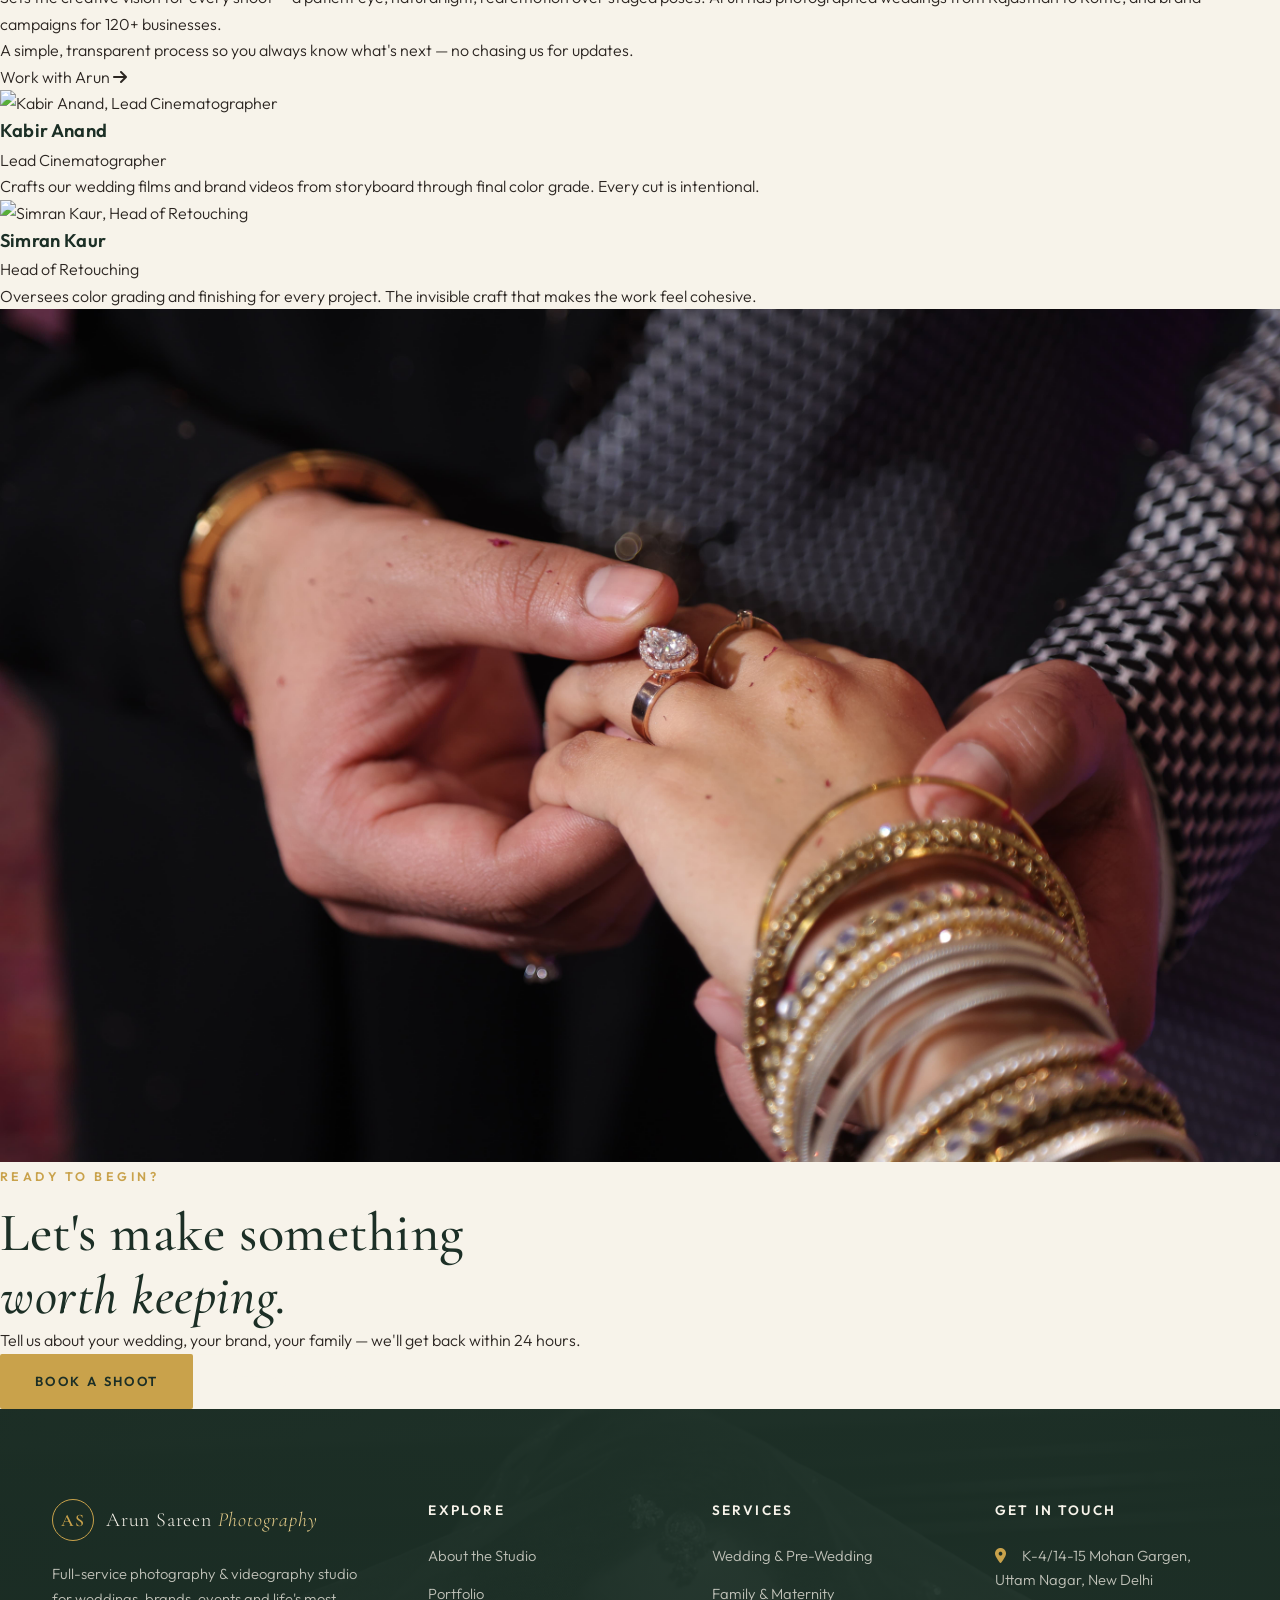
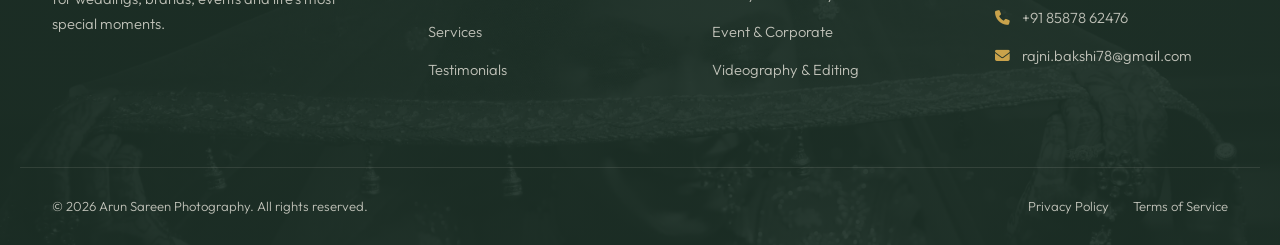
==== commit 85f4bb82: "Update about.html" ====
--- a/about.html
+++ b/about.html
@@ -5,72 +5,26 @@
 <meta name="viewport" content="width=device-width, initial-scale=1.0">
 <title>About Us | Arun Sareen Photography</title>
 <meta name="description" content="Meet Arun Sareen and the team behind Arun Sareen Photography — a full-service photography and videography studio crafting timeless stories for weddings, families and brands.">
-<meta name="keywords" content="about Arun Sareen Photography, wedding photographer story, photography studio team, Gurugram photographer">
 <meta name="robots" content="index, follow">
 <link rel="canonical" href="https://www.arunsareenphotography.com/about.html">
-
-<!-- Open Graph / Facebook -->
 <meta property="og:type" content="website">
 <meta property="og:url" content="https://www.arunsareenphotography.com/about.html">
 <meta property="og:title" content="About Us | Arun Sareen Photography">
-<meta property="og:description" content="Meet Arun Sareen and the team behind the studio — 14+ years of storytelling through weddings, portraits, brand and commercial photography.">
 <meta property="og:image" content="https://www.arunsareenphotography.com/og-image.jpg">
-<meta property="og:locale" content="en_IN">
-
-<!-- Twitter Card -->
-<meta name="twitter:card" content="summary_large_image">
-<meta name="twitter:title" content="About Us | Arun Sareen Photography">
-<meta name="twitter:description" content="Meet Arun Sareen and the team behind the studio — 14+ years of storytelling through weddings, portraits, brand and commercial photography.">
-<meta name="twitter:image" content="https://www.arunsareenphotography.com/og-image.jpg">
-
-<!-- Favicon (replace with real files — see SETUP-GUIDE) -->
 <link rel="icon" type="image/png" href="/favicon.png">
-
 <link rel="preconnect" href="https://fonts.googleapis.com">
 <link rel="preconnect" href="https://fonts.gstatic.com" crossorigin>
-<link href="https://fonts.googleapis.com/css2?family=Cormorant+Garamond:ital,wght@0,300;0,400;0,500;0,600;1,400&family=Outfit:wght@300;400;500;600;700&display=swap" rel="stylesheet">
+<link href="https://fonts.googleapis.com/css2?family=Cormorant+Garamond:ital,wght@0,300;0,400;0,500;0,600;1,300;1,400&family=Outfit:wght@300;400;500;600;700&display=swap" rel="stylesheet">
 <link rel="stylesheet" href="https://cdnjs.cloudflare.com/ajax/libs/font-awesome/6.5.1/css/all.min.css">
 <link rel="stylesheet" href="style.css">
-
-<!-- Structured Data: AboutPage -->
-<script type="application/ld+json">
-{
-  "@context": "https://schema.org",
-  "@type": "AboutPage",
-  "url": "https://www.arunsareenphotography.com/about.html",
-  "mainEntity": {
-    "@type": "Photographer",
-    "name": "Arun Sareen Photography",
-    "founder": {
-      "@type": "Person",
-      "name": "Arun Sareen"
-    },
-    "foundingDate": "2012",
-    "url": "https://www.arunsareenphotography.com/",
-    "telephone": "+91-98765-43210",
-    "email": "hello@arunsareenphotography.com",
-    "address": {
-      "@type": "PostalAddress",
-      "streetAddress": "Studio 12, Galleria Market, DLF Phase IV",
-      "addressLocality": "Gurugram",
-      "addressRegion": "Haryana",
-      "postalCode": "122009",
-      "addressCountry": "IN"
-    }
-  }
-}
-</script>
+<link rel="stylesheet" href="about-style.css">
 </head>
 <body>
 
 <!-- ================= PRELOADER ================= -->
 <div class="preloader" id="preloader">
-
-  <!-- Ambient background glow -->
   <div class="pl-glow pl-glow-1"></div>
   <div class="pl-glow pl-glow-2"></div>
-
-  <!-- Shutter / aperture ring -->
   <div class="pl-aperture">
     <div class="pl-aperture-ring"></div>
     <div class="pl-aperture-ring pl-aperture-ring-2"></div>
@@ -79,36 +33,27 @@
       <span></span><span></span><span></span>
     </div>
   </div>
-
-  <!-- Corner frame brackets -->
   <div class="pl-frame">
     <span class="pl-corner pl-tl"></span>
     <span class="pl-corner pl-tr"></span>
     <span class="pl-corner pl-bl"></span>
     <span class="pl-corner pl-br"></span>
   </div>
-
-  <!-- Center content -->
   <div class="pl-content">
     <div class="pl-logo-mark">AS</div>
     <div class="pl-divider"></div>
     <div class="pl-studio-name">ARUN SAREEN</div>
     <div class="pl-tagline">Photography &amp; Videography</div>
   </div>
-
-  <!-- Bottom progress bar -->
   <div class="pl-progress-wrap">
     <div class="pl-progress-bar" id="plProgressBar"></div>
   </div>
-
-  <!-- Film strip bottom -->
   <div class="pl-film-strip">
     <span></span><span></span><span></span><span></span>
     <span></span><span></span><span></span><span></span>
     <span></span><span></span><span></span><span></span>
     <span></span><span></span><span></span><span></span>
   </div>
-
 </div>
 
 <!-- ================= HEADER / NAV ================= -->
@@ -119,188 +64,277 @@
       <span class="logo-text">Arun Sareen <em>Photography</em></span>
     </a>
     <nav class="main-nav" id="mainNav">
-      <a href="index.html">Home</a>
-      <a href="about.html" class="active">About</a>
-      <a href="portfolio.html">Portfolio</a>
-      <a href="index.html#services">Services</a>
-      <a href="index.html#contact" class="nav-cta">Book a Shoot</a>
+      <div class="nav-top-bar">
+        <div class="nav-brand-mini">
+          <span class="logo-mark">AS</span>
+          <span class="logo-text">Arun Sareen <em>Photography</em></span>
+        </div>
+      </div>
+      <div class="nav-links-group">
+        <a href="index.html">Home</a>
+        <a href="about.html" class="active">About</a>
+        <a href="portfolio.html">Portfolio</a>
+        <a href="index.html#services">Services</a>
+        <a href="index.html#contact" class="nav-cta">Book a Shoot</a>
+      </div>
+      <div class="nav-bottom-strip">
+        <p>Get in touch</p>
+        <a href="tel:+918587862476"><i class="fa-solid fa-phone"></i> +91 85878 62476</a>
+        <div class="nav-social-row">
+          <a href="https://www.instagram.com/arunsareenphotography" target="_blank" rel="noopener noreferrer" aria-label="Instagram"><i class="fa-brands fa-instagram"></i></a>
+          <a href="#" aria-label="Facebook"><i class="fa-brands fa-facebook-f"></i></a>
+          <a href="#" aria-label="Pinterest"><i class="fa-brands fa-pinterest-p"></i></a>
+          <a href="#" aria-label="YouTube"><i class="fa-brands fa-youtube"></i></a>
+        </div>
+      </div>
     </nav>
     <button class="nav-toggle" id="navToggle" aria-label="Toggle navigation">
       <span></span><span></span><span></span>
     </button>
   </div>
 </header>
-
 <div class="nav-overlay" id="navOverlay"></div>
-<!-- ================= PAGE HERO ================= -->
-<section class="page-hero">
-  <div class="page-hero-media">
-    <img src="images/hero-background 1.jpg" alt="Arun Sareen working on location during a shoot">
-    <div class="page-hero-overlay"></div>
-    <div class="grain"></div>
-  </div>
-  <div class="page-hero-content">
-    <p class="eyebrow" data-aos>About the Studio</p>
-    <h1 data-aos>An Eye for Light,<br><span class="italic">A Heart for Stories</span></h1>
-    <p class="page-hero-sub" data-aos>Fourteen years of capturing the moments that become a family's most treasured memories.</p>
-  </div>
-</section>
-
-<!-- ================= INTRO / FOUNDER STORY ================= -->
-<section class="about" id="story">
-  <div class="container about-grid">
-    <div class="about-media" data-aos>
-      <img src="images/p11.webp" loading="lazy" alt="Arun Sareen, founder photographer, working on location">
-      <div class="about-badge">
-        <span class="badge-num">30+</span>
-        <span class="badge-label">Years of<br>Storytelling</span>
-      </div>
-    </div>
-    <div class="about-copy" data-aos>
-      <p class="eyebrow">The Beginning</p>
-      <h2>How It All Started</h2>
-      <p>Arun Sareen picked up his first camera at nineteen, shooting friends' weddings on weekends while studying design in Delhi. The hobby became an obsession with light, timing, and the moments posed photographs never capture.</p>
-      <p>In 2012, that obsession became a studio. Today we're a close-knit collective of photographers, cinematographers and retouchers — 500+ weddings, portraits, brand campaigns and events later, across India and beyond.</p>
-      <a href="index.html#contact" class="btn btn-gold">Start Your Story With Us</a>
-    </div>
-  </div>
-</section>
-<!-- ================= STATS STRIP ================= -->
-<section class="stats-strip">
-  <div class="container stats-grid">
-    <div class="stat-item" data-aos>
-      <span class="stat-num">30+</span>
-      <span class="stat-label">Years in Business</span>
-    </div>
-    <div class="stat-item" data-aos>
-      <span class="stat-num">2000+</span>
-      <span class="stat-label">Shoots Delivered</span>
-    </div>
-    <div class="stat-item" data-aos>
-      <span class="stat-num">120+</span>
-      <span class="stat-label">Brands &amp; Businesses Served</span>
-    </div>
-    <div class="stat-item" data-aos>
-      <span class="stat-num">50+</span>
-      <span class="stat-label">cities Shot In</span>
-    </div>
-  </div>
-</section>
-
-<!-- ================= PHILOSOPHY / VALUES ================= -->
-<section class="philosophy">
-  <div class="philosophy-bg"></div>
-  <div class="philosophy-bg-overlay"></div>
-  <div class="container" style="position:relative;z-index:2;">
-    <p class="eyebrow center" data-aos>Our Philosophy</p>
-    <h2 class="section-title center light" data-aos>What Guides Our Work</h2>
-    <p class="section-sub center light" data-aos>Every shoot we take on is approached with the same set of principles, whether it's an intimate family portrait or a multi-day destination wedding.</p>
-
-    <div class="values-grid">
-      <div class="value-card" data-aos>
-        <i class="fa-solid fa-eye"></i>
-        <h3>Honest Storytelling</h3>
-        <p>Real moments as they unfold — candid emotion, thoughtfully composed.</p>
-      </div>
-      <div class="value-card" data-aos>
-        <i class="fa-solid fa-heart-circle-check"></i>
-        <h3>People First</h3>
-        <p>A relaxed client feels comfortable on camera. We get to know you first.</p>
-      </div>
-      <div class="value-card" data-aos>
-        <i class="fa-solid fa-gem"></i>
-        <h3>Craft &amp; Consistency</h3>
-        <p>Every deliverable meets the same meticulous standard, every time.</p>
-      </div>
-      <div class="value-card" data-aos>
-        <i class="fa-solid fa-handshake"></i>
-        <h3>Reliability</h3>
-        <p>Clear communication, realistic timelines, a team that shows up prepared.</p>
-      </div>
-    </div>
-  </div>
-</section>
-
-<!-- ================= PROCESS BANNER ================= -->
-<section class="process-banner">
-  <img src="images/p7.webp" loading="lazy" alt="The team at work during a wedding reception">
-</section>
-
-<!-- ================= PROCESS / HOW WE WORK ================= -->
-<section class="process">
-  <div class="container">
-    <p class="eyebrow center" data-aos>How We Work</p>
-    <h2 class="section-title center" data-aos>From First Hello to Final Film</h2>
-    <p class="section-sub center" data-aos>A simple, transparent process so you always know what happens next.</p>
-
-    <div class="process-grid">
-      <div class="process-step" data-aos>
-        <span class="step-num">01</span>
+
+<!-- ================= ABOUT HERO — TYPOGRAPHIC, NO SLIDESHOW ================= -->
+<section class="ab-hero">
+  <div class="ab-hero-img-col">
+    <img src="images/about image.webp" alt="Arun Sareen on location">
+    <div class="ab-hero-img-frame"></div>
+  </div>
+  <div class="ab-hero-text-col">
+    <p class="ab-hero-label">Est. 1994 &nbsp;·&nbsp; New Delhi</p>
+    <h1 class="ab-hero-headline">
+      Thirty<br>
+      <em>years</em><br>
+      behind<br>
+      the lens.
+    </h1>
+    <div class="ab-hero-rule"></div>
+    <p class="ab-hero-sub">We don't manufacture moments. We wait for them — then make sure they last forever.</p>
+    <div class="ab-hero-stats">
+      <div class="ab-stat">
+        <span class="ab-stat-n">2000<sup>+</sup></span>
+        <span class="ab-stat-l">Shoots</span>
+      </div>
+      <div class="ab-stat-divider"></div>
+      <div class="ab-stat">
+        <span class="ab-stat-n">500<sup>+</sup></span>
+        <span class="ab-stat-l">Weddings</span>
+      </div>
+      <div class="ab-stat-divider"></div>
+      <div class="ab-stat">
+        <span class="ab-stat-n">50<sup>+</sup></span>
+        <span class="ab-stat-l">Cities</span>
+      </div>
+    </div>
+  </div>
+</section>
+
+<!-- ================= PULL QUOTE ================= -->
+<section class="ab-pull-quote">
+  <div class="ab-pq-inner">
+    <span class="ab-pq-mark">"</span>
+    <blockquote>
+      Every image is a negotiation between what the world looks like and what it feels like. We chase the feeling.
+    </blockquote>
+    <cite>— Arun Sareen, Founder</cite>
+  </div>
+</section>
+
+<!-- ================= STORY — EDITORIAL SPLIT ================= -->
+<section class="ab-story">
+  <div class="ab-story-inner">
+
+    <!-- Vertical timeline thread -->
+    <div class="ab-timeline-thread" aria-hidden="true">
+      <div class="ab-thread-line"></div>
+    </div>
+
+    <!-- Milestone 1 -->
+    <div class="ab-milestone ab-milestone--img-right" data-aos>
+      <div class="ab-milestone-text">
+        <!-- Milestone 1 -->
+        <span class="ab-milestone-year">1994</span>
+        <h2>The First Frame</h2>
+        <p>Arun shot his first wedding at nineteen, on a borrowed camera and a single roll of film. The images were imperfect — but the emotion wasn't. That feeling never left.</p>
+        </div>
+      <div class="ab-milestone-visual">
+        <img src="images/insta-feed 8.webp" loading="lazy" alt="Early wedding photography work">
+        <div class="ab-visual-caption">Wedding ceremony, early work</div>
+      </div>
+    </div>
+
+    <!-- Milestone 2 — text right, image left -->
+    <div class="ab-milestone ab-milestone--img-left" data-aos>
+      <div class="ab-milestone-visual">
+        <img src="images/p7.webp" loading="lazy" alt="Bridal portrait work">
+        <div class="ab-visual-caption">Bridal portrait series</div>
+      </div>
+      <div class="ab-milestone-text">
+        <span class="ab-milestone-year">2007</span>
+        <h2>The Studio Takes Shape</h2>
+        <p>Solo work grew into a collective — a cinematographer, a retoucher, a second shooter, all chasing the same instinct: no forced poses, no staged smiles. Just documentary honesty, elevated by craft.</p>
+      </div>
+    </div>
+
+    <!-- Milestone 3 -->
+    <div class="ab-milestone ab-milestone--img-right" data-aos>
+      <div class="ab-milestone-text">
+        <span class="ab-milestone-year">Today</span>
+        <h2>Stories Across the World</h2>
+        <p>Today we shoot weddings from Udaipur to Tuscany, campaigns for emerging brands, and family portraits three generations will argue over. The gear has changed. The intent hasn't.</p>
+       </div>
+      <div class="ab-milestone-visual">
+        <img src="images/p4.webp" loading="lazy" alt="Destination wedding photography">
+        <div class="ab-visual-caption">Pre-wedding shoot, Goa</div>
+      </div>
+    </div>
+
+  </div>
+</section>
+
+<!-- ================= PHILOSOPHY — HORIZONTAL SCROLL STRIP ================= -->
+<section class="ab-philosophy">
+  <div class="ab-philosophy-header">
+    <p class="eyebrow">What Guides Us</p>
+    <h2>The principles<br><em>we shoot by</em></h2>
+  </div>
+  <div class="ab-values-track-wrap">
+    <div class="ab-values-track">
+      <div class="ab-value-item">
+        <span class="ab-value-num">I</span>
+        <h3>Honest<br>Storytelling</h3>
+        <p>Real moments as they unfold — candid emotion, thoughtfully composed. We never manufacture what isn't there.</p>
+      </div>
+      <div class="ab-value-divider" aria-hidden="true"></div>
+      <div class="ab-value-item">
+        <span class="ab-value-num">II</span>
+        <h3>People<br>Before Poses</h3>
+        <p>A relaxed client is a photogenic client. We spend time getting to know you before we pick up the camera.</p>
+      </div>
+      <div class="ab-value-divider" aria-hidden="true"></div>
+      <div class="ab-value-item">
+        <span class="ab-value-num">III</span>
+        <h3>Craft &amp;<br>Consistency</h3>
+        <p>Every gallery, every frame, every film is held to the same meticulous standard — regardless of budget or brief.</p>
+      </div>
+      <div class="ab-value-divider" aria-hidden="true"></div>
+      <div class="ab-value-item">
+        <span class="ab-value-num">IV</span>
+        <h3>Quiet<br>Reliability</h3>
+        <p>Clear timelines, honest communication, a team that arrives prepared and leaves without drama. Every time.</p>
+      </div>
+    </div>
+  </div>
+</section>
+
+<!-- ================= PROCESS — NUMBERED VERTICAL LIST ================= -->
+<section class="ab-process">
+  <div class="ab-process-intro" data-aos>
+    <p class="eyebrow">How We Work</p>
+    <h2>From first hello<br><em>to final film</em></h2>
+    <p>A simple, transparent process so you always know what happens next — and never have to chase us for an update.</p>
+  </div>
+  <div class="ab-process-steps">
+    <div class="ab-step" data-aos>
+      <div class="ab-step-num">01</div>
+      <div class="ab-step-body">
         <h4>Discovery Call</h4>
-        <p>We learn your story, your style, your priorities.</p>
-      </div>
-      <div class="process-step" data-aos>
-        <span class="step-num">02</span>
+        <p>We learn your story, your style, what matters most to you. No forms — just a conversation.</p>
+      </div>
+    </div>
+    <div class="ab-step" data-aos>
+      <div class="ab-step-num">02</div>
+      <div class="ab-step-body">
         <h4>Proposal &amp; Booking</h4>
-        <p>A tailored quote, and your date locked in.</p>
-      </div>
-      <div class="process-step" data-aos>
-        <span class="step-num">03</span>
+        <p>A tailored quote with clear deliverables. Once you're happy, your date is locked in.</p>
+      </div>
+    </div>
+    <div class="ab-step" data-aos>
+      <div class="ab-step-num">03</div>
+      <div class="ab-step-body">
         <h4>Planning &amp; Prep</h4>
-        <p>Shot lists, schedules and locations, aligned in advance.</p>
-      </div>
-      <div class="process-step" data-aos>
-        <span class="step-num">04</span>
+        <p>Shot lists, schedules, location scouting — all aligned well before the day itself.</p>
+      </div>
+    </div>
+    <div class="ab-step" data-aos>
+      <div class="ab-step-num">04</div>
+      <div class="ab-step-body">
         <h4>The Shoot</h4>
-        <p>Unobtrusive, present, focused entirely on your moments.</p>
-      </div>
-      <div class="process-step" data-aos>
-        <span class="step-num">05</span>
+        <p>Unobtrusive, present, focused entirely on your moments. You won't notice us — until you see the images.</p>
+      </div>
+    </div>
+    <div class="ab-step" data-aos>
+      <div class="ab-step-num">05</div>
+      <div class="ab-step-body">
         <h4>Edit &amp; Deliver</h4>
-        <p>Sneak peeks in 72 hours. Full galleries within weeks.</p>
-      </div>
-    </div>
-  </div>
-</section>
-
-<!-- ================= TEAM ================= -->
-<section class="team">
-  <div class="container">
-    <p class="eyebrow center" data-aos>Meet the Team</p>
-    <h2 class="section-title center" data-aos>The People Behind the Lens</h2>
-    <p class="section-sub center" data-aos>A close-knit collective of photographers, cinematographers and editors, brought together by Arun Sareen.</p>
-
-    <div class="team-grid">
-      <div class="team-card" data-aos>
-        <div class="team-photo"><img src="images/p8.webp" alt="Arun Sareen, Founder and Lead Photographer"></div>
-        <h4>Arun Sareen</h4>
-        <span class="team-role">Founder &amp; Lead Photographer</span>
-        <p>Sets the creative vision for every shoot, with a particular eye for natural light and candid emotion.</p>
-      </div>
-      <div class="team-card" data-aos>
-        <div class="team-photo"><img src="#" alt="Kabir Anand, Lead Cinematographer"></div>
+        <p>Sneak peeks within 72 hours. Full galleries and films delivered within the agreed timeline.</p>
+      </div>
+    </div>
+  </div>
+</section>
+
+<!-- ================= TEAM — ASYMMETRIC EDITORIAL ================= -->
+<section class="ab-team">
+  <div class="ab-team-header" data-aos>
+    <p class="eyebrow">The People</p>
+    <h2>Behind every<br><em>great image</em></h2>
+  </div>
+
+  <div class="ab-team-grid">
+
+    <!-- Lead / founder — larger -->
+    <div class="ab-team-lead" data-aos>
+      <div class="ab-team-lead-img">
+        <img src="images/p8.webp" loading="lazy" alt="Arun Sareen, Founder">
+        <div class="ab-team-lead-tag">
+          <span class="ab-team-lead-tag-role">Founder</span>
+          <span class="ab-team-lead-tag-name">Arun Sareen</span>
+        </div>
+      </div>
+      <div class="ab-team-lead-copy">
+        <h3>Arun Sareen</h3>
+        <span class="ab-team-role">Founder &amp; Lead Photographer</span>
+        <p>Sets the creative vision for every shoot — a patient eye, natural light, real emotion over staged poses. Arun has photographed weddings from Rajasthan to Rome, and brand campaigns for 120+ businesses.</p>        <p>A simple, transparent process so you always know what's next — no chasing us for updates.</p>        <a href="index.html#contact" class="ab-team-link">Work with Arun <i class="fa-solid fa-arrow-right"></i></a>
+      </div>
+    </div>
+
+    <!-- Rest of team — compact row -->
+    <div class="ab-team-rest">
+      <div class="ab-team-member" data-aos>
+        <div class="ab-team-member-img">
+          <img src="images/" loading="lazy" alt="Kabir Anand, Lead Cinematographer">
+        </div>
         <h4>Kabir Anand</h4>
-        <span class="team-role">Lead Cinematographer</span>
-        <p>Crafts our cinematic wedding films and brand videos, from storyboard through final color grade.</p>
-      </div>
-      <div class="team-card" data-aos>
-        <div class="team-photo"><img src="#" alt="Simran Kaur, Head of Retouching"></div>
+        <span class="ab-team-role">Lead Cinematographer</span>
+        <p>Crafts our wedding films and brand videos from storyboard through final color grade. Every cut is intentional.</p>
+      </div>
+      <div class="ab-team-member" data-aos>
+        <div class="ab-team-member-img">
+          <img src="images/.webp" loading="lazy" alt="Simran Kaur, Head of Retouching">
+        </div>
         <h4>Simran Kaur</h4>
-        <span class="team-role">Head of Retouching</span>
-        <p>Oversees color grading and retouching for every project, ensuring a consistent, polished studio look.</p>
-      </div>
-    </div>
-  </div>
-</section>
-
-<!-- ================= CTA BANNER ================= -->
-<section class="about-cta">
-  <div class="container about-cta-inner" data-aos>
-    <h2>Let's Create Something Beautiful Together</h2>
-    <p>Whether it's your wedding day, a new chapter for your family, or a campaign for your brand — we'd love to hear your story.</p>
-    <div class="hero-actions">
+        <span class="ab-team-role">Head of Retouching</span>
+        <p>Oversees color grading and finishing for every project. The invisible craft that makes the work feel cohesive.</p>
+      </div>
+    </div>
+
+  </div>
+</section>
+
+<!-- ================= CLOSING CTA — FULL BLEED DARK ================= -->
+<section class="ab-cta">
+  <div class="ab-cta-bg">
+    <img src="images/hero-background 1.jpg" alt="" aria-hidden="true">
+    <div class="ab-cta-overlay"></div>
+  </div>
+  <div class="ab-cta-content" data-aos>
+    <p class="eyebrow">Ready to begin?</p>
+    <h2>Let's make something<br><em>worth keeping.</em></h2>
+    <p>Tell us about your wedding, your brand, your family — we'll get back within 24 hours.</p>
+    <div class="ab-cta-actions">
       <a href="index.html#contact" class="btn btn-gold">Book a Shoot</a>
-      <a href="index.html#portfolio" class="btn btn-outline">View Portfolio</a>
+      <a href="portfolio.html" class="btn btn-outline">See Our Work</a>
     </div>
   </div>
 </section>
@@ -315,7 +349,7 @@
         <span class="logo-mark">AS</span>
         <span class="logo-text">Arun Sareen <em>Photography</em></span>
       </a>
-      <p>Full-service photography &amp; videography studio for weddings, brands, events and life's most special moments. Available for local and destination shoots.</p>
+      <p>Full-service photography &amp; videography studio for weddings, brands, events and life's most special moments.</p>
     </div>
     <div class="footer-col">
       <h4>Explore</h4>
@@ -333,9 +367,9 @@
     </div>
     <div class="footer-col">
       <h4>Get in Touch</h4>
-      <a href="index.html#contact"><i class="fa-solid fa-location-dot"></i>K-4/14-15 Mohan gargen ,Uttam nagar New delhi</a>
-      <a href="tel:+9185878 62476"><i class="fa-solid fa-phone"></i> +91 85878 62476</a>
-      <a href="mailto:hello@arunsareenphotography.com"><i class="fa-solid fa-envelope"></i> rajni.bakshi78@gmail.com</a>
+      <a href="index.html#contact"><i class="fa-solid fa-location-dot"></i> K-4/14-15 Mohan Gargen, Uttam Nagar, New Delhi</a>
+      <a href="tel:+918587862476"><i class="fa-solid fa-phone"></i> +91 85878 62476</a>
+      <a href="mailto:rajni.bakshi78@gmail.com"><i class="fa-solid fa-envelope"></i> rajni.bakshi78@gmail.com</a>
     </div>
   </div>
   <div class="footer-bottom" style="position:relative;z-index:2;">
@@ -344,8 +378,7 @@
   </div>
 </footer>
 
-<!-- ================= FLOATING WHATSAPP ================= -->
-<a href="https://wa.me/9185878 62476?text=Hi%20Arun%20Sareen%20Photography%2C%20I'd%20like%20to%20enquire%20about%20a%20shoot." target="_blank" class="whatsapp-float" aria-label="Chat on WhatsApp">
+<a href="https://wa.me/918587862476?text=Hi%20Arun%20Sareen%20Photography%2C%20I'd%20like%20to%20enquire%20about%20a%20shoot." target="_blank" class="whatsapp-float" aria-label="Chat on WhatsApp">
   <i class="fa-brands fa-whatsapp"></i>
 </a>
 
--- a/style.css
+++ b/style.css
@@ -489,6 +489,19 @@
   cursor: pointer;
   padding: 8px;
 }
+.nav-overlay {
+  position: fixed;
+  inset: 0;
+  background: rgba(10, 21, 16, 0.6);
+  z-index: 999;
+  opacity: 0;
+  visibility: hidden;
+  transition: opacity 0.4s ease, visibility 0.4s ease;
+}
+.nav-overlay.show {
+  opacity: 1;
+  visibility: visible;
+}
 .nav-toggle span {
   display: block;
   width: 26px;
@@ -1071,11 +1084,6 @@
   border-color: var(--forest);
   color: var(--ivory);
 }
-.gallery-item img{
-will-change:transform;
-transform:translateZ(0);
-backface-visibility:hidden;
-}
 
 .gallery-grid {
   display: grid;
@@ -1250,6 +1258,40 @@
   color: var(--text-muted);
   margin-top: 8px;
 }
+/* ===================== PORTFOLIO PAGE — EDITORIAL MOSAIC GALLERY ===================== */
+.portfolio-page .gallery-grid {
+  grid-template-columns: repeat(4, 1fr);
+  grid-auto-rows: clamp(160px, 19vw, 230px);
+  grid-auto-flow: dense;
+}
+.portfolio-page .gallery-item {
+  aspect-ratio: auto;
+  grid-row: span 2;
+}
+.portfolio-page .gallery-item.feature {
+  grid-column: span 2;
+  grid-row: span 2;
+}
+.portfolio-page .gallery-item figcaption {
+  padding: 20px;
+}
+.portfolio-page .gallery-item figcaption span {
+  font-size: 0.66rem;
+}
+.portfolio-page .gallery-item figcaption h4 {
+  font-size: 1.05rem;
+}
+
+@media (max-width: 860px) {
+  .portfolio-page .gallery-grid {
+    grid-template-columns: repeat(2, 1fr);
+    grid-auto-rows: clamp(150px, 38vw, 200px);
+  }
+  .portfolio-page .gallery-item.feature {
+    grid-column: span 2;
+    grid-row: span 2;
+  }
+}
 
 /* ===================== SERVICES ===================== */
 .services {
@@ -1263,7 +1305,7 @@
   background-image: url('images/services-background.webp');
   background-size: cover;
   background-position: center;
-  background-attachment: fixed;
+  background-attachment: scroll;
   z-index: 0;
 }
 .services-bg-overlay {
@@ -1401,6 +1443,7 @@
   animation-iteration-count: infinite;
 }
 .testimonial-column:hover { animation-play-state: paused; }
+.testimonials-columns-wrap.paused .testimonial-column { animation-play-state: paused; }
 
 @keyframes testimonialScroll {
   0%   { transform: translateY(0); }
@@ -1486,7 +1529,7 @@
   background-image: url('images/services-background.webp');
   background-size: cover;
   background-position: center;
-  background-attachment: fixed;
+  background-attachment: scroll;
   z-index: 0;
 }
 .insta-feed-overlay {
@@ -1697,7 +1740,7 @@
   background-image: url('images/services-background.webp');
   background-size: cover;
   background-position: center top;
-  background-attachment: fixed;
+  background-attachment: scroll;
   z-index: 0;
 }
 .footer-bg-overlay {
@@ -1754,7 +1797,7 @@
 .footer-legal { display: flex; gap: 24px; }
 .footer-legal a:hover { color: var(--gold-light); }
 
-/* ===================== WHATSAPP FLOAT ===================== */
+/* =====================  PP FLOAT ===================== */
 .whatsapp-float {
   position: fixed;
   bottom: 28px;
@@ -1773,10 +1816,13 @@
   transition: var(--transition);
   animation: floatPulse 3s ease infinite;
 }
-.whatsapp-float:hover { transform: scale(1.08); }
+.whatsapp-float:hover {
+  transform: scale(1.08);
+  animation-play-state: paused;
+}
 @keyframes floatPulse {
-  0%, 100% { box-shadow: 0 10px 30px -10px rgba(37,211,102,0.5); }
-  50% { box-shadow: 0 10px 40px -5px rgba(37,211,102,0.8); }
+  0%, 100% { transform: scale(1); }
+  50% { transform: scale(1.06); }
 }
 
 /* ===================== INNER PAGE HERO (reusable) ===================== */
@@ -1819,6 +1865,48 @@
   gap: 32px;
   text-align: center;
 }
+/* ===================== ABOUT — FIELD STRIP & PROCESS BANNER ===================== */
+.field-strip { padding: 90px 0 0; background: var(--ivory); }
+.field-strip-grid {
+  display: grid;
+  grid-template-columns: repeat(3, 1fr);
+  gap: 18px;
+}
+.field-strip-grid figure {
+  aspect-ratio: 4/5;
+  overflow: hidden;
+  border-radius: var(--radius);
+}
+.field-strip-grid img {
+  width: 100%;
+  height: 100%;
+  object-fit: cover;
+  transition: transform 0.8s cubic-bezier(0.22,1,0.36,1);
+}
+.field-strip-grid figure:hover img { transform: scale(1.05); }
+
+.process-banner {
+  width: 100%;
+  height: 46vh;
+  min-height: 280px;
+  max-height: 420px;
+  overflow: hidden;
+}
+.process-banner img {
+  width: 100%;
+  height: 100%;
+  object-fit: cover;
+}
+
+@media (max-width: 860px) {
+  .field-strip-grid { gap: 10px; }
+  .field-strip-grid figure { aspect-ratio: 1/1; }
+  .process-banner { height: 36vh; min-height: 220px; }
+}
+
+@media (max-width: 560px) {
+  .field-strip { padding-top: 60px; }
+}
 .stat-item { display: flex; flex-direction: column; gap: 8px; }
 .stat-num {
   font-family: var(--font-display);
@@ -1843,7 +1931,7 @@
   background-image: url('images/services-background.webp');
   background-size: cover;
   background-position: center;
-  background-attachment: fixed;
+  background-attachment: scroll;
   z-index: 0;
 }
 .philosophy-bg-overlay {
@@ -2239,16 +2327,18 @@
     z-index: 3;
   }
   .tms-card[data-pos="3"],
-  .tms-card[data-pos="4"],
-  .tms-card[data-pos="5"],
-  .tms-card[data-pos="6"],
-  .tms-card[data-pos="7"],
-  .tms-card[data-pos="8"] {
-    transform: translateY(40px) scale(0.84);
-    opacity: 0;
-    z-index: 2;
-    pointer-events: none;
-  }
+.tms-card[data-pos="4"],
+.tms-card[data-pos="5"],
+.tms-card[data-pos="6"],
+.tms-card[data-pos="7"],
+.tms-card[data-pos="8"] {
+  transform: translateY(40px) scale(0.84);
+  opacity: 0;
+  z-index: 2;
+  pointer-events: none;
+  backdrop-filter: none;
+  -webkit-backdrop-filter: none;
+}
 
   .tms-card .stars {
     margin-bottom: 14px;
@@ -2322,3 +2412,249 @@
     display: none;
   }
 }
+/* ===================== MOBILE BOOKING FORM — ENHANCED ===================== */
+@media (max-width: 860px) {
+
+  .contact {
+    padding: 60px 0 80px;
+    background: var(--ivory-2);
+  }
+
+  .contact-grid {
+    display: flex;
+    flex-direction: column;
+    gap: 0;
+  }
+
+  /* Hide map and social on mobile to reduce clutter */
+  .contact .map-embed,
+  .contact .social-row {
+    display: none;
+  }
+
+  /* Slim down the info block */
+  .contact-info {
+    padding: 0 20px 32px;
+    text-align: center;
+  }
+
+  .contact-info h2 {
+    font-size: 2rem;
+    margin-bottom: 10px;
+  }
+
+  .contact-info > p {
+    font-size: 0.92rem;
+    margin-bottom: 20px;
+    color: var(--text-muted);
+  }
+
+  /* Contact detail pills */
+  .contact-details {
+    display: flex;
+    flex-direction: column;
+    gap: 0;
+    margin-bottom: 0;
+    background: var(--ivory);
+    border-radius: 14px;
+    border: 1px solid rgba(28,47,38,0.08);
+    overflow: hidden;
+  }
+
+  .contact-details li {
+    display: flex;
+    align-items: center;
+    gap: 14px;
+    padding: 14px 18px;
+    font-size: 0.88rem;
+    border-bottom: 1px solid rgba(28,47,38,0.06);
+    margin-bottom: 0;
+  }
+
+  .contact-details li:last-child {
+    border-bottom: none;
+  }
+
+  .contact-details li i {
+    width: 32px;
+    height: 32px;
+    background: rgba(201,162,75,0.12);
+    border-radius: 8px;
+    display: flex;
+    align-items: center;
+    justify-content: center;
+    color: var(--gold);
+    font-size: 0.85rem;
+    flex-shrink: 0;
+    margin-top: 0;
+  }
+
+  /* Form card — lifted, premium feel */
+  .contact-form-wrap {
+    margin: 0 16px;
+    padding: 28px 22px 32px;
+    background: var(--ivory);
+    border-radius: 20px;
+    border: 1px solid rgba(28,47,38,0.07);
+    box-shadow: 0 8px 40px -12px rgba(28,47,38,0.18),
+                0 2px 8px -2px rgba(28,47,38,0.06);
+  }
+
+  /* Form heading */
+  .contact-form-wrap .contact-form h3 {
+    font-size: 1.6rem;
+    margin-bottom: 6px;
+    color: var(--forest);
+  }
+
+  /* Gold accent line under heading */
+  .contact-form-wrap .contact-form h3::after {
+    content: '';
+    display: block;
+    width: 36px;
+    height: 2px;
+    background: var(--gold);
+    margin-top: 10px;
+    margin-bottom: 20px;
+    border-radius: 2px;
+  }
+
+  /* Stack form rows to single column */
+  .contact-form-wrap .form-row {
+    grid-template-columns: 1fr;
+    gap: 0;
+  }
+
+  /* Field groups */
+  .contact-form-wrap .form-group {
+    margin-bottom: 16px;
+  }
+
+  .contact-form-wrap .form-group label {
+    font-size: 0.7rem;
+    letter-spacing: 0.14em;
+    color: var(--forest);
+    margin-bottom: 6px;
+    display: flex;
+    align-items: center;
+    gap: 6px;
+  }
+
+  /* Inputs, selects, textarea */
+  .contact-form-wrap .form-group input,
+  .contact-form-wrap .form-group select,
+  .contact-form-wrap .form-group textarea {
+    width: 100%;
+    padding: 14px 16px;
+    font-size: 1rem;           /* prevents iOS zoom on focus */
+    border: 1.5px solid rgba(28,47,38,0.13);
+    background: var(--ivory-2);
+    border-radius: 12px;
+    color: var(--espresso);
+    transition: border-color 0.3s ease, background 0.3s ease, box-shadow 0.3s ease;
+    -webkit-appearance: none;
+    appearance: none;
+  }
+
+  .contact-form-wrap .form-group input:focus,
+  .contact-form-wrap .form-group select:focus,
+  .contact-form-wrap .form-group textarea:focus {
+    outline: none;
+    border-color: var(--gold);
+    background: var(--ivory);
+    box-shadow: 0 0 0 3px rgba(201,162,75,0.12);
+  }
+
+  .contact-form-wrap .form-group textarea {
+    resize: none;
+    min-height: 100px;
+  }
+
+  /* Custom select arrow */
+  .contact-form-wrap .form-group select {
+    background-image: url("data:image/svg+xml,%3Csvg xmlns='http://www.w3.org/2000/svg' width='12' height='8' viewBox='0 0 12 8'%3E%3Cpath d='M1 1l5 5 5-5' stroke='%23C9A24B' stroke-width='1.5' fill='none' stroke-linecap='round'/%3E%3C/svg%3E");
+    background-repeat: no-repeat;
+    background-position: right 16px center;
+    padding-right: 42px;
+  }
+
+  /* Submit button */
+  .contact-form-wrap .btn-gold.full-width {
+    padding: 17px 24px;
+    font-size: 0.82rem;
+    letter-spacing: 0.2em;
+    border-radius: 12px;
+    margin-top: 6px;
+    box-shadow: 0 6px 24px -6px rgba(201,162,75,0.45);
+  }
+
+  .contact-form-wrap .btn-gold.full-width:hover {
+    transform: translateY(-1px);
+    box-shadow: 0 10px 32px -8px rgba(201,162,75,0.55);
+  }
+
+  /* Success / error message */
+  .contact-form-wrap .form-success {
+    border-radius: 10px;
+    font-size: 0.88rem;
+    padding: 14px 16px;
+    margin-top: 14px;
+  }
+}
+
+/* ===================== MOBILE POPUP FORM — ENHANCED ===================== */
+@media (max-width: 780px) {
+  .inquiry-box {
+    border-radius: 20px;
+    max-width: 92vw;
+  }
+
+  .inquiry-form-side {
+    padding: 32px 22px 28px;
+  }
+
+  .inquiry-form-side h3 {
+    font-size: 1.4rem;
+    margin-bottom: 18px;
+  }
+
+  .inquiry-form-side .form-group input,
+  .inquiry-form-side .form-group select {
+    font-size: 1rem;
+    padding: 14px 16px;
+    border-radius: 12px;
+    border: 1.5px solid rgba(28,47,38,0.13);
+    background: var(--ivory-2);
+    -webkit-appearance: none;
+    appearance: none;
+  }
+
+  .inquiry-form-side .form-group input:focus,
+  .inquiry-form-side .form-group select:focus {
+    border-color: var(--gold);
+    box-shadow: 0 0 0 3px rgba(201,162,75,0.12);
+    outline: none;
+  }
+
+  .inquiry-form-side .form-group select {
+    background-image: url("data:image/svg+xml,%3Csvg xmlns='http://www.w3.org/2000/svg' width='12' height='8' viewBox='0 0 12 8'%3E%3Cpath d='M1 1l5 5 5-5' stroke='%23C9A24B' stroke-width='1.5' fill='none' stroke-linecap='round'/%3E%3C/svg%3E");
+    background-repeat: no-repeat;
+    background-position: right 16px center;
+    padding-right: 42px;
+  }
+
+  .inquiry-form-side .btn-gold.full-width {
+    border-radius: 12px;
+    padding: 16px;
+    font-size: 0.82rem;
+    letter-spacing: 0.18em;
+    box-shadow: 0 6px 24px -6px rgba(201,162,75,0.4);
+    margin-top: 4px;
+  }
+
+  .inquiry-skip {
+    font-size: 0.78rem;
+    margin-top: 12px;
+    color: var(--text-muted);
+  }
+}
